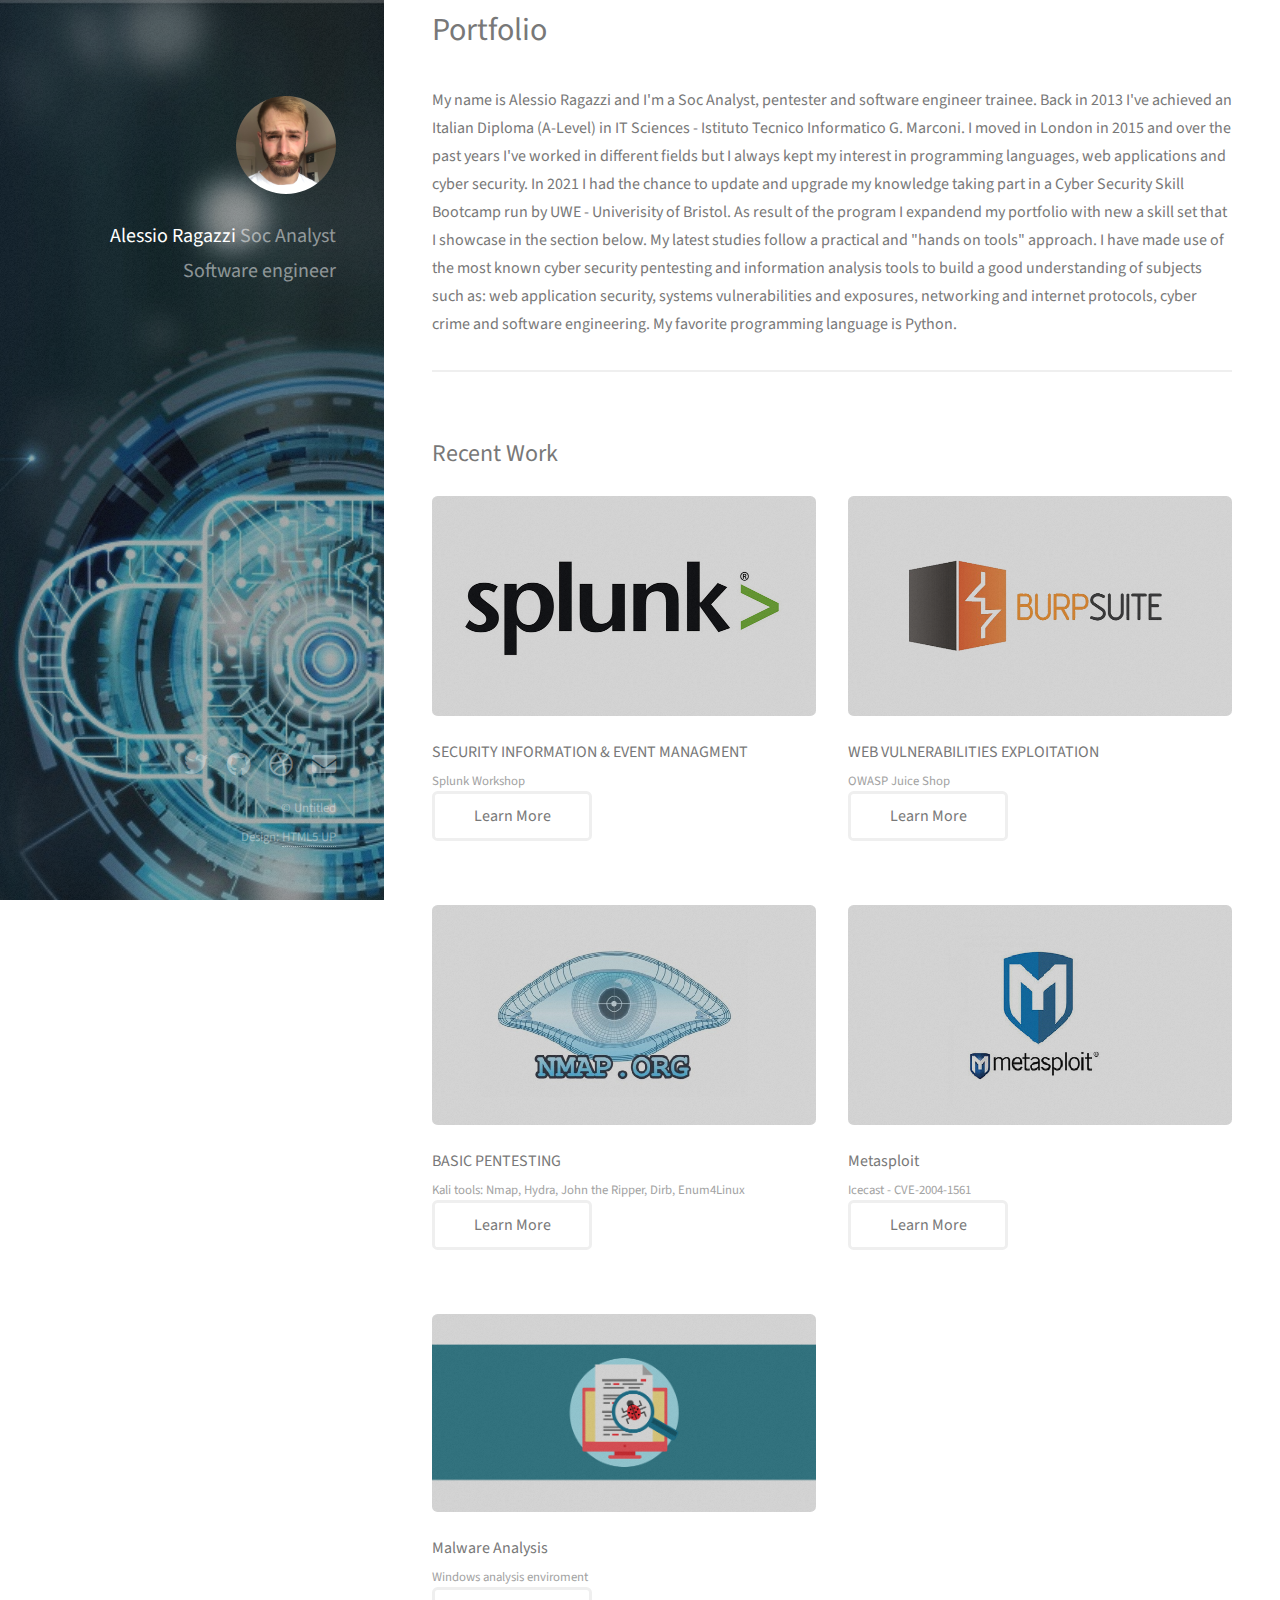
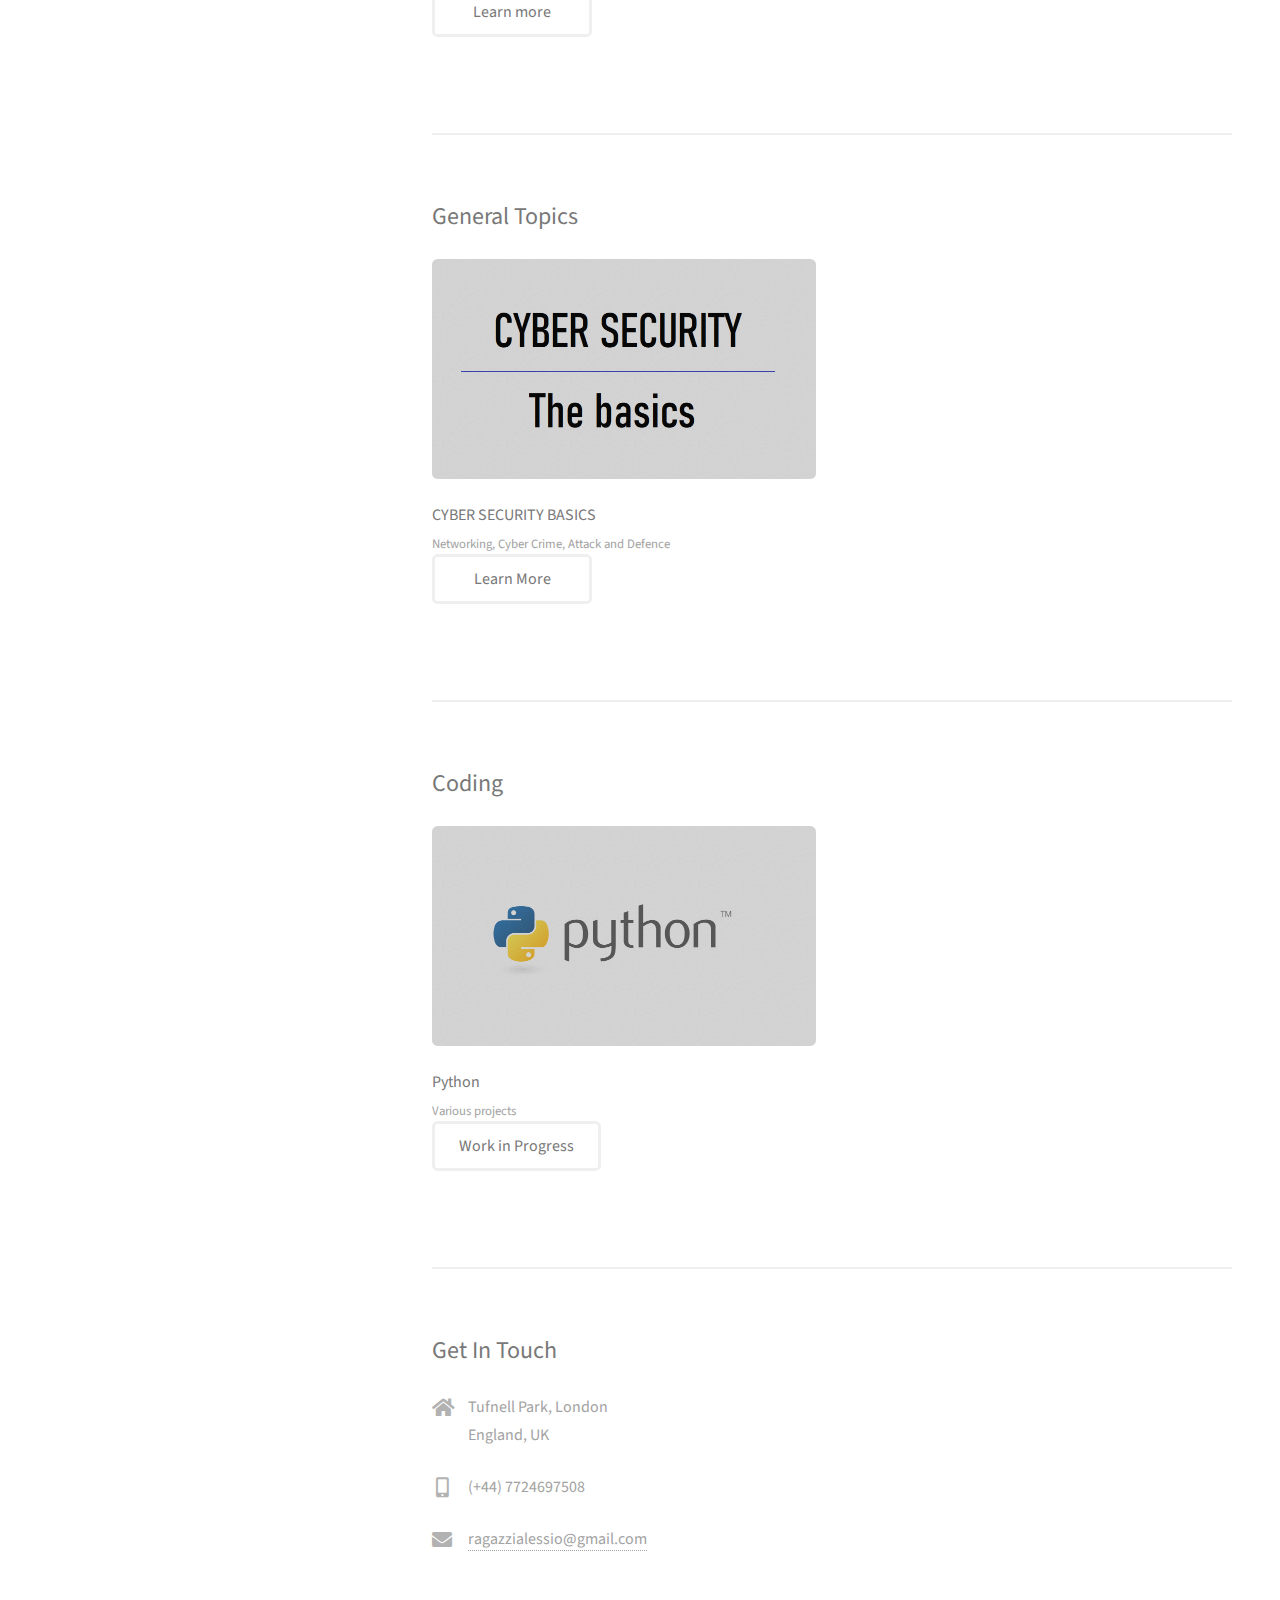
==== index.html @ 664e4ec7 "malware introductory" ====
<!DOCTYPE HTML>
<!--
	Strata by HTML5 UP
	html5up.net | @ajlkn
	Free for personal and commercial use under the CCA 3.0 license (html5up.net/license)
-->
<html>
	<head>
		<title>Strata by HTML5 UP</title>
		<meta charset="utf-8" />
		<meta name="viewport" content="width=device-width, initial-scale=1, user-scalable=no" />
		<link rel="stylesheet" href="assets/css/main.css" />
	</head>
	<body class="is-preload">

		<!-- Header -->
			<header id="header">
				<div class="inner">
					<a href="#" class="image avatar"><img src="images/IMG_0004 (2).jpg" alt="" /></a>
					<h1><strong>Alessio Ragazzi</strong>
					<br />Soc Analyst <br />Software engineer<br />
					</a></h1>
				</div>
			</header>

		<!-- Main -->
			<div id="main">

				<!-- One -->
					<section id="one">
						<header class="major">
							<h2>Portfolio</h2>
						</header>
						<p><b>My name is Alessio Ragazzi and I'm a Soc Analyst, pentester and software engineer
							trainee. Back in 2013 I've achieved an Italian Diploma (A-Level) in IT Sciences - Istituto Tecnico Informatico G. Marconi.
							I moved in London in 2015 and over the past years I've worked in different fields but I always kept my interest 
							in programming languages, web applications and cyber security. In 2021 I had the chance to update and upgrade 
							my knowledge taking part in a Cyber Security Skill Bootcamp run by UWE - Univerisity of Bristol. As result 
							of the program I expandend my portfolio with new a skill set that I showcase in the section below.
						    My latest studies follow a practical and "hands on tools" approach. I have made use of the most known 
							cyber security pentesting and information analysis tools to build a good understanding of subjects such as:
							web application security, systems vulnerabilities and exposures, networking and internet protocols, cyber crime and
							software engineering. My favorite programming language is Python. 

						</b>    
						</p>
					</section>

				<!-- Two -->
					<section id="two">
						<h2>Recent Work</h2>
						<div class="row">
							
							<article class="col-6 col-12-xsmall work-item">
								<a href="images/download.jpg" class="image fit thumb"><img src="images/splunk_1png.png" alt="" /></a>
								<h3>SECURITY INFORMATION & EVENT MANAGMENT</h3>
								<p>Splunk Workshop</p>
								<!--   added    -->
								<ul class="actions">
									<li><a href="splunk.html" class="button">Learn More</a></li>  
								</ul>
								<!--   added    -->
							</article>
							
							
							<article class="col-6 col-12-xsmall work-item">
								<a href="images/fulls/02.jpg" class="image fit thumb"><img src="images/burp2.png" alt="" /></a>
								<h3>WEB VULNERABILITIES EXPLOITATION</h3>
								<p>OWASP Juice Shop</p>
								<ul class="actions">
									<li><a href="burp.html" class="button">Learn More</a></li>  
								</ul>
							</article>
						
						
							<article class="col-6 col-12-xsmall work-item">
								<a href="images/fulls/03.jpg" class="image fit thumb"><img src="images/def_nmap.png" alt="" /></a>
								<h3>BASIC PENTESTING</h3>
								<p>Kali tools: Nmap, Hydra, John the Ripper, Dirb, Enum4Linux</p>
								<ul class="actions">
									<li><a href="pentest.html" class="button">Learn More</a></li>  
								</ul>
							</article>
							
							
							<article class="col-6 col-12-xsmall work-item">
								<a href="images/fulls/04.jpg" class="image fit thumb"><img src="images/metasploitdef.png" alt="" /></a>
								<h3>Metasploit</h3>
								<p>Icecast - CVE-2004-1561</p>
								<ul class="actions">
									<li><a href="metasploit.html" class="button">Learn More</a></li>  
								</ul>
							</article>

							<article class="col-6 col-12-xsmall work-item">
								<a href="images/fulls/04.jpg" class="image fit thumb"><img src="images/malware.png" alt="" /></a>
								<h3>Malware Analysis</h3>
								<p>Windows analysis enviroment</p>
								<ul class="actions">
									<li><a href="malware.html" class="button">Learn more</a></li>  
								</ul>
							</article>
						</div>
					</section>
					
					<section id="two">
						<h2>General Topics</h2>
						<div class="row">
							<article class="col-6 col-12-xsmall work-item">
								<a href="images/fulls/05.jpg" class="image fit thumb"><img src="images/CYBER.png" alt="" /></a>
								<h3>CYBER SECURITY BASICS</h3>
								<p>Networking, Cyber Crime, Attack and Defence</p>
								<ul class="actions">
									<li><a href="basic.html" class="button">Learn More</a></li>  
								</ul>
							</article>
						</div>
					</section>
					
					<section id="two">
						<h2>Coding</h2>
						<div class="row">
							<article class="col-6 col-12-xsmall work-item">
								<a href="images/fulls/05.jpg" class="image fit thumb"><img src="images/python.png" alt="" /></a>
								<h3>Python</h3>
								<p>Various projects</p>
								<ul class="actions">
									<li><a href="index.html" class="button">Work in Progress</a></li>  
								</ul>
							</article>
						</div>
					</section>

				<!-- Three -->
					<section id="three">
						<h2>Get In Touch</h2>
						<div class="row">
							<div class="col-8 col-12-small">
							<!--	<form method="post" action="#">
									<div class="row gtr-uniform gtr-50">
										<div class="col-6 col-12-xsmall"><input type="text" name="name" id="name" placeholder="Name" /></div>
										<div class="col-6 col-12-xsmall"><input type="email" name="email" id="email" placeholder="Email" /></div>
										<div class="col-12"><textarea name="message" id="message" placeholder="Message" rows="4"></textarea></div>
									</div>
								</form> 
								<ul class="actions">
									<li><input type="submit" value="Send Message" /></li> 
								</ul> 
							</div> -->
							<div class="col-4 col-12-small">
								<ul class="labeled-icons">
									<li>
										<h3 class="icon solid fa-home"><span class="label">Address</span></h3>
										Tufnell Park, London<br />
										England, UK<br />
										
									</li>
									<li>
										<h3 class="icon solid fa-mobile-alt"><span class="label">Phone</span></h3>
										(+44) 7724697508
									</li>
									<li>
										<h3 class="icon solid fa-envelope"><span class="label">Email</span></h3>
										<a href="#">ragazzialessio@gmail.com</a>
									</li>
								</ul>
							</div>
						</div>
					</section>

				<!-- Four -->
					<!--
					<section id="four">
						<h2>Elements</h2>

						<section>
							<h4>Text</h4>
							<p>This is <b>bold</b> and this is <strong>strong</strong>. This is <i>italic</i> and this is <em>emphasized</em>.
							This is <sup>superscript</sup> text and this is <sub>subscript</sub> text.
							This is <u>underlined</u> and this is code: <code>for (;;) { ... }</code>. Finally, <a href="#">this is a link</a>.</p>
							<hr />
							<header>
								<h4>Heading with a Subtitle</h4>
								<p>Lorem ipsum dolor sit amet nullam id egestas urna aliquam</p>
							</header>
							<p>Nunc lacinia ante nunc ac lobortis. Interdum adipiscing gravida odio porttitor sem non mi integer non faucibus ornare mi ut ante amet placerat aliquet. Volutpat eu sed ante lacinia sapien lorem accumsan varius montes viverra nibh in adipiscing blandit tempus accumsan.</p>
							<header>
								<h5>Heading with a Subtitle</h5>
								<p>Lorem ipsum dolor sit amet nullam id egestas urna aliquam</p>
							</header>
							<p>Nunc lacinia ante nunc ac lobortis. Interdum adipiscing gravida odio porttitor sem non mi integer non faucibus ornare mi ut ante amet placerat aliquet. Volutpat eu sed ante lacinia sapien lorem accumsan varius montes viverra nibh in adipiscing blandit tempus accumsan.</p>
							<hr />
							<h2>Heading Level 2</h2>
							<h3>Heading Level 3</h3>
							<h4>Heading Level 4</h4>
							<h5>Heading Level 5</h5>
							<h6>Heading Level 6</h6>
							<hr />
							<h5>Blockquote</h5>
							<blockquote>Fringilla nisl. Donec accumsan interdum nisi, quis tincidunt felis sagittis eget tempus euismod. Vestibulum ante ipsum primis in faucibus vestibulum. Blandit adipiscing eu felis iaculis volutpat ac adipiscing accumsan faucibus. Vestibulum ante ipsum primis in faucibus lorem ipsum dolor sit amet nullam adipiscing eu felis.</blockquote>
							<h5>Preformatted</h5>
							<pre><code>i = 0;

while (!deck.isInOrder()) {
print 'Iteration ' + i;
deck.shuffle();
i++;
}

print 'It took ' + i + ' iterations to sort the deck.';</code></pre>
						</section>

						<section>
							<h4>Lists</h4>
							<div class="row">
								<div class="col-6 col-12-xsmall">
									<h5>Unordered</h5>
									<ul>
										<li>Dolor pulvinar etiam magna etiam.</li>
										<li>Sagittis adipiscing lorem eleifend.</li>
										<li>Felis enim feugiat dolore viverra.</li>
									</ul>
									<h5>Alternate</h5>
									<ul class="alt">
										<li>Dolor pulvinar etiam magna etiam.</li>
										<li>Sagittis adipiscing lorem eleifend.</li>
										<li>Felis enim feugiat dolore viverra.</li>
									</ul>
								</div>
								<div class="col-6 col-12-xsmall">
									<h5>Ordered</h5>
									<ol>
										<li>Dolor pulvinar etiam magna etiam.</li>
										<li>Etiam vel felis at lorem sed viverra.</li>
										<li>Felis enim feugiat dolore viverra.</li>
										<li>Dolor pulvinar etiam magna etiam.</li>
										<li>Etiam vel felis at lorem sed viverra.</li>
										<li>Felis enim feugiat dolore viverra.</li>
									</ol>
									<h5>Icons</h5>
									<ul class="icons">
										<li><a href="#" class="icon brands fa-twitter"><span class="label">Twitter</span></a></li>
										<li><a href="#" class="icon brands fa-facebook-f"><span class="label">Facebook</span></a></li>
										<li><a href="#" class="icon brands fa-instagram"><span class="label">Instagram</span></a></li>
										<li><a href="#" class="icon brands fa-github"><span class="label">Github</span></a></li>
										<li><a href="#" class="icon brands fa-dribbble"><span class="label">Dribbble</span></a></li>
										<li><a href="#" class="icon brands fa-tumblr"><span class="label">Tumblr</span></a></li>
									</ul>
								</div>
							</div>
							<h5>Actions</h5>
							<ul class="actions">
								<li><a href="#" class="button primary">Default</a></li>
								<li><a href="#" class="button">Default</a></li>
							</ul>
							<ul class="actions small">
								<li><a href="#" class="button primary small">Small</a></li>
								<li><a href="#" class="button small">Small</a></li>
							</ul>
							<div class="row">
								<div class="col-6 col-12-small">
									<ul class="actions stacked">
										<li><a href="#" class="button primary">Default</a></li>
										<li><a href="#" class="button">Default</a></li>
									</ul>
								</div>
								<div class="col-6 col-12-small">
									<ul class="actions stacked">
										<li><a href="#" class="button primary small">Small</a></li>
										<li><a href="#" class="button small">Small</a></li>
									</ul>
								</div>
								<div class="col-6 col-12-small">
									<ul class="actions stacked">
										<li><a href="#" class="button primary fit">Default</a></li>
										<li><a href="#" class="button fit">Default</a></li>
									</ul>
								</div>
								<div class="col-6 col-12-small">
									<ul class="actions stacked">
										<li><a href="#" class="button primary small fit">Small</a></li>
										<li><a href="#" class="button small fit">Small</a></li>
									</ul>
								</div>
							</div>
						</section>

						<section>
							<h4>Table</h4>
							<h5>Default</h5>
							<div class="table-wrapper">
								<table>
									<thead>
										<tr>
											<th>Name</th>
											<th>Description</th>
											<th>Price</th>
										</tr>
									</thead>
									<tbody>
										<tr>
											<td>Item One</td>
											<td>Ante turpis integer aliquet porttitor.</td>
											<td>29.99</td>
										</tr>
										<tr>
											<td>Item Two</td>
											<td>Vis ac commodo adipiscing arcu aliquet.</td>
											<td>19.99</td>
										</tr>
										<tr>
											<td>Item Three</td>
											<td> Morbi faucibus arcu accumsan lorem.</td>
											<td>29.99</td>
										</tr>
										<tr>
											<td>Item Four</td>
											<td>Vitae integer tempus condimentum.</td>
											<td>19.99</td>
										</tr>
										<tr>
											<td>Item Five</td>
											<td>Ante turpis integer aliquet porttitor.</td>
											<td>29.99</td>
										</tr>
									</tbody>
									<tfoot>
										<tr>
											<td colspan="2"></td>
											<td>100.00</td>
										</tr>
									</tfoot>
								</table>
							</div>

							<h5>Alternate</h5>
							<div class="table-wrapper">
								<table class="alt">
									<thead>
										<tr>
											<th>Name</th>
											<th>Description</th>
											<th>Price</th>
										</tr>
									</thead>
									<tbody>
										<tr>
											<td>Item One</td>
											<td>Ante turpis integer aliquet porttitor.</td>
											<td>29.99</td>
										</tr>
										<tr>
											<td>Item Two</td>
											<td>Vis ac commodo adipiscing arcu aliquet.</td>
											<td>19.99</td>
										</tr>
										<tr>
											<td>Item Three</td>
											<td> Morbi faucibus arcu accumsan lorem.</td>
											<td>29.99</td>
										</tr>
										<tr>
											<td>Item Four</td>
											<td>Vitae integer tempus condimentum.</td>
											<td>19.99</td>
										</tr>
										<tr>
											<td>Item Five</td>
											<td>Ante turpis integer aliquet porttitor.</td>
											<td>29.99</td>
										</tr>
									</tbody>
									<tfoot>
										<tr>
											<td colspan="2"></td>
											<td>100.00</td>
										</tr>
									</tfoot>
								</table>
							</div>
						</section>

						<section>
							<h4>Buttons</h4>
							<ul class="actions">
								<li><a href="#" class="button primary">Primary</a></li>
								<li><a href="#" class="button">Default</a></li>
							</ul>
							<ul class="actions">
								<li><a href="#" class="button large">Large</a></li>
								<li><a href="#" class="button">Default</a></li>
								<li><a href="#" class="button small">Small</a></li>
							</ul>
							<ul class="actions fit">
								<li><a href="#" class="button primary fit">Fit</a></li>
								<li><a href="#" class="button fit">Fit</a></li>
							</ul>
							<ul class="actions fit small">
								<li><a href="#" class="button primary fit small">Fit + Small</a></li>
								<li><a href="#" class="button fit small">Fit + Small</a></li>
							</ul>
							<ul class="actions">
								<li><a href="#" class="button primary icon solid fa-download">Icon</a></li>
								<li><a href="#" class="button icon solid fa-download">Icon</a></li>
							</ul>
							<ul class="actions">
								<li><span class="button primary disabled">Primary</span></li>
								<li><span class="button disabled">Default</span></li>
							</ul>
						</section>

						<section>
							<h4>Form</h4>
							<form method="post" action="#">
								<div class="row gtr-uniform gtr-50">
									<div class="col-6 col-12-xsmall">
										<input type="text" name="demo-name" id="demo-name" value="" placeholder="Name" />
									</div>
									<div class="col-6 col-12-xsmall">
										<input type="email" name="demo-email" id="demo-email" value="" placeholder="Email" />
									</div>
									<div class="col-12">
										<select name="demo-category" id="demo-category">
											<option value="">- Category -</option>
											<option value="1">Manufacturing</option>
											<option value="1">Shipping</option>
											<option value="1">Administration</option>
											<option value="1">Human Resources</option>
										</select>
									</div>
									<div class="col-4 col-12-small">
										<input type="radio" id="demo-priority-low" name="demo-priority" checked>
										<label for="demo-priority-low">Low Priority</label>
									</div>
									<div class="col-4 col-12-small">
										<input type="radio" id="demo-priority-normal" name="demo-priority">
										<label for="demo-priority-normal">Normal Priority</label>
									</div>
									<div class="col-4 col-12-small">
										<input type="radio" id="demo-priority-high" name="demo-priority">
										<label for="demo-priority-high">High Priority</label>
									</div>
									<div class="col-6 col-12-small">
										<input type="checkbox" id="demo-copy" name="demo-copy">
										<label for="demo-copy">Email me a copy of this message</label>
									</div>
									<div class="col-6 col-12-small">
										<input type="checkbox" id="demo-human" name="demo-human" checked>
										<label for="demo-human">I am a human and not a robot</label>
									</div>
									<div class="col-12">
										<textarea name="demo-message" id="demo-message" placeholder="Enter your message" rows="6"></textarea>
									</div>
									<div class="col-12">
										<ul class="actions">
											<li><input type="submit" value="Send Message" class="primary" /></li>
											<li><input type="reset" value="Reset" /></li>
										</ul>
									</div>
								</div>
							</form>
						</section>

						<section>
							<h4>Image</h4>
							<h5>Fit</h5>
							<div class="box alt">
								<div class="row gtr-50 gtr-uniform">
									<div class="col-12"><span class="image fit"><img src="images/fulls/05.jpg" alt="" /></span></div>
									<div class="col-4"><span class="image fit"><img src="images/thumbs/01.jpg" alt="" /></span></div>
									<div class="col-4"><span class="image fit"><img src="images/thumbs/02.jpg" alt="" /></span></div>
									<div class="col-4"><span class="image fit"><img src="images/thumbs/03.jpg" alt="" /></span></div>
									<div class="col-4"><span class="image fit"><img src="images/thumbs/04.jpg" alt="" /></span></div>
									<div class="col-4"><span class="image fit"><img src="images/thumbs/05.jpg" alt="" /></span></div>
									<div class="col-4"><span class="image fit"><img src="images/thumbs/06.jpg" alt="" /></span></div>
									<div class="col-4"><span class="image fit"><img src="images/thumbs/03.jpg" alt="" /></span></div>
									<div class="col-4"><span class="image fit"><img src="images/thumbs/02.jpg" alt="" /></span></div>
									<div class="col-4"><span class="image fit"><img src="images/thumbs/01.jpg" alt="" /></span></div>
								</div>
							</div>
							<h5>Left &amp; Right</h5>
							<p><span class="image left"><img src="images/avatar.jpg" alt="" /></span>Fringilla nisl. Donec accumsan interdum nisi, quis tincidunt felis sagittis eget. tempus euismod. Vestibulum ante ipsum primis in faucibus vestibulum. Blandit adipiscing eu felis iaculis volutpat ac adipiscing accumsan eu faucibus. Integer ac pellentesque praesent tincidunt felis sagittis eget. tempus euismod. Vestibulum ante ipsum primis in faucibus vestibulum. Blandit adipiscing eu felis iaculis volutpat ac adipiscing accumsan eu faucibus. Integer ac pellentesque praesent. Donec accumsan interdum nisi, quis tincidunt felis sagittis eget. tempus euismod. Vestibulum ante ipsum primis in faucibus vestibulum. Blandit adipiscing eu felis iaculis volutpat ac adipiscing accumsan eu faucibus. Integer ac pellentesque praesent tincidunt felis sagittis eget. tempus euismod. Vestibulum ante ipsum primis in faucibus vestibulum. Blandit adipiscing eu felis iaculis volutpat ac adipiscing accumsan eu faucibus. Integer ac pellentesque praesent.</p>
							<p><span class="image right"><img src="images/avatar.jpg" alt="" /></span>Fringilla nisl. Donec accumsan interdum nisi, quis tincidunt felis sagittis eget. tempus euismod. Vestibulum ante ipsum primis in faucibus vestibulum. Blandit adipiscing eu felis iaculis volutpat ac adipiscing accumsan eu faucibus. Integer ac pellentesque praesent tincidunt felis sagittis eget. tempus euismod. Vestibulum ante ipsum primis in faucibus vestibulum. Blandit adipiscing eu felis iaculis volutpat ac adipiscing accumsan eu faucibus. Integer ac pellentesque praesent. Donec accumsan interdum nisi, quis tincidunt felis sagittis eget. tempus euismod. Vestibulum ante ipsum primis in faucibus vestibulum. Blandit adipiscing eu felis iaculis volutpat ac adipiscing accumsan eu faucibus. Integer ac pellentesque praesent tincidunt felis sagittis eget. tempus euismod. Vestibulum ante ipsum primis in faucibus vestibulum. Blandit adipiscing eu felis iaculis volutpat ac adipiscing accumsan eu faucibus. Integer ac pellentesque praesent.</p>
						</section>

					</section>
				-->

			</div>

		<!-- Footer -->
			<footer id="footer">
				<div class="inner">
					<ul class="icons">
						<li><a href="#" class="icon brands fa-twitter"><span class="label">Twitter</span></a></li>
						<li><a href="#" class="icon brands fa-github"><span class="label">Github</span></a></li>
						<li><a href="#" class="icon brands fa-dribbble"><span class="label">Dribbble</span></a></li>
						<li><a href="#" class="icon solid fa-envelope"><span class="label">Email</span></a></li>
					</ul>
					<ul class="copyright">
						<li>&copy; Untitled</li><li>Design: <a href="http://html5up.net">HTML5 UP</a></li>
					</ul>
				</div>
			</footer>

		<!-- Scripts -->
			<script src="assets/js/jquery.min.js"></script>
			<script src="assets/js/jquery.poptrox.min.js"></script>
			<script src="assets/js/browser.min.js"></script>
			<script src="assets/js/breakpoints.min.js"></script>
			<script src="assets/js/util.js"></script>
			<script src="assets/js/main.js"></script>

	</body>
</html>
---- assets/css/main.css ----
@import url("fontawesome-all.min.css");
@import url("https://fonts.googleapis.com/css?family=Source+Sans+Pro:400,400italic");

/*
	Strata by HTML5 UP
	html5up.net | @ajlkn
	Free for personal and commercial use under the CCA 3.0 license (html5up.net/license)
*/

html, body, div, span, applet, object,
iframe, h1, h2, h3, h4, h5, h6, p, blockquote,
pre, a, abbr, acronym, address, big, cite,
code, del, dfn, em, img, ins, kbd, q, s, samp,
small, strike, strong, sub, sup, tt, var, b,
u, i, center, dl, dt, dd, ol, ul, li, fieldset,
form, label, legend, table, caption, tbody,
tfoot, thead, tr, th, td, article, aside,
canvas, details, embed, figure, figcaption,
footer, header, hgroup, menu, nav, output, ruby,
section, summary, time, mark, audio, video {
	margin: 0;
	padding: 0;
	border: 0;
	font-size: 100%;
	font: inherit;
	vertical-align: baseline;}

article, aside, details, figcaption, figure,
footer, header, hgroup, menu, nav, section {
	display: block;}

body {
	line-height: 1;
}

ol, ul {
	list-style: none;
}

blockquote, q {
	quotes: none;
}

	blockquote:before, blockquote:after, q:before, q:after {
		content: '';
		content: none;
	}

table {
	border-collapse: collapse;
	border-spacing: 0;
}

body {
	-webkit-text-size-adjust: none;
}

mark {
	background-color: transparent;
	color: inherit;
}

input::-moz-focus-inner {
	border: 0;
	padding: 0;
}

input, select, textarea {
	-moz-appearance: none;
	-webkit-appearance: none;
	-ms-appearance: none;
	appearance: none;
}

/* Basic */

	html {
		box-sizing: border-box;
	}

	*, *:before, *:after {
		box-sizing: inherit;
	}

	body {
		background: #fff;
	}

		body.is-preload *, body.is-preload *:before, body.is-preload *:after {
			-moz-animation: none !important;
			-webkit-animation: none !important;
			-ms-animation: none !important;
			animation: none !important;
			-moz-transition: none !important;
			-webkit-transition: none !important;
			-ms-transition: none !important;
			transition: none !important;
		}

	body, input, select, textarea {
		color: #a2a2a2;
		font-family: "Source Sans Pro", Helvetica, sans-serif;
		font-size: 16pt;
		font-weight: 400;
		line-height: 1.75em;
	}

	a {
		-moz-transition: color 0.2s ease-in-out, border-color 0.2s ease-in-out;
		-webkit-transition: color 0.2s ease-in-out, border-color 0.2s ease-in-out;
		-ms-transition: color 0.2s ease-in-out, border-color 0.2s ease-in-out;
		transition: color 0.2s ease-in-out, border-color 0.2s ease-in-out;
		border-bottom: dotted 1px;
		color: #000000;
		text-decoration: none;
	}

		a:hover {
			border-bottom-color: transparent;
			color: #49bf9d !important;
			text-decoration: none;
		}

	strong, b {
		color: #787878;
		font-weight: 400;
	}

	em, i {
		font-style: italic;
	}

	p {
		margin: 0 0 2em 0;
	}

	h1, h2, h3, h4, h5, h6 {
		color: #787878;
		font-weight: 400;
		line-height: 1em;
		margin: 0 0 1em 0;
	}

		h1 a, h2 a, h3 a, h4 a, h5 a, h6 a {
			color: inherit;
			text-decoration: none;
		}

	h1 {
		font-size: 2em;
		line-height: 1.5em;
	}

	h2 {
		font-size: 1.5em;
		line-height: 1.5em;
	}

	h3 {
		font-size: 1.25em;
		line-height: 1.5em;
	}

	h4 {
		font-size: 1.1em;
		line-height: 1.5em;
	}

	h5 {
		font-size: 0.9em;
		line-height: 1.5em;
	}

	h6 {
		font-size: 0.7em;
		line-height: 1.5em;
	}

	sub {
		font-size: 0.8em;
		position: relative;
		top: 0.5em;
	}

	sup {
		font-size: 0.8em;
		position: relative;
		top: -0.5em;
	}

	hr {
		border: 0;
		border-bottom: solid 2px #efefef;
		margin: 2em 0;
	}

		hr.major {
			margin: 3em 0;
		}

	blockquote {
		border-left: solid 6px #efefef;
		font-style: italic;
		margin: 0 0 2em 0;
		padding: 0.5em 0 0.5em 1.5em;
	}

	code {
		background: #f7f7f7;
		border-radius: 0.35em;
		border: solid 2px #efefef;
		font-family: "Courier New", monospace;
		font-size: 0.9em;
		margin: 0 0.25em;
		padding: 0.25em 0.65em;
	}

	pre {
		-webkit-overflow-scrolling: touch;
		font-family: "Courier New", monospace;
		font-size: 0.9em;
		margin: 0 0 2em 0;
	}

		pre code {
			display: block;
			line-height: 1.75em;
			padding: 1em 1.5em;
			overflow-x: auto;
		}

	.align-left {
		text-align: left;
	}

	.align-center {
		text-align: center;
	}

	.align-right {
		text-align: right;
	}

/* Container */

	.container {
		margin: 0 auto;
		max-width: calc(100% - 4em);
		width: 100%;
	}

		.container.xsmall {
			width: 25%;
		}

		.container.small {
			width: 50%;
		}

		.container.medium {
			width: 75%;
		}

		.container.large {
			width: 125%;
		}

		.container.xlarge {
			width: 150%;
		}

		.container.max {
			width: 100%;
		}

		@media screen and (max-width: 980px) {

			.container {
				width: 100% !important;
				max-width: 100% !important;
			}

		}

		@media screen and (max-width: 480px) {

			.container {
				max-width: calc(100% - 3em);
			}

		}

/* Row */

	.row {
		display: flex;
		flex-wrap: wrap;
		box-sizing: border-box;
		align-items: stretch;
	}

		.row > * {
			box-sizing: border-box;
		}

		.row.gtr-uniform > * > :last-child {
			margin-bottom: 0;
		}

		.row.aln-left {
			justify-content: flex-start;
		}

		.row.aln-center {
			justify-content: center;
		}

		.row.aln-right {
			justify-content: flex-end;
		}

		.row.aln-top {
			align-items: flex-start;
		}

		.row.aln-middle {
			align-items: center;
		}

		.row.aln-bottom {
			align-items: flex-end;
		}

		.row > .imp {
			order: -1;
		}

		.row > .col-1 {
			width: 8.33333%;
		}

		.row > .off-1 {
			margin-left: 8.33333%;
		}

		.row > .col-2 {
			width: 16.66667%;
		}

		.row > .off-2 {
			margin-left: 16.66667%;
		}

		.row > .col-3 {
			width: 25%;
		}

		.row > .off-3 {
			margin-left: 25%;
		}

		.row > .col-4 {
			width: 33.33333%;
		}

		.row > .off-4 {
			margin-left: 33.33333%;
		}

		.row > .col-5 {
			width: 41.66667%;
		}

		.row > .off-5 {
			margin-left: 41.66667%;
		}

		.row > .col-6 {
			width: 50%;
		}

		.row > .off-6 {
			margin-left: 50%;
		}

		.row > .col-7 {
			width: 58.33333%;
		}

		.row > .off-7 {
			margin-left: 58.33333%;
		}

		.row > .col-8 {
			width: 66.66667%;
		}

		.row > .off-8 {
			margin-left: 66.66667%;
		}

		.row > .col-9 {
			width: 75%;
		}

		.row > .off-9 {
			margin-left: 75%;
		}

		.row > .col-10 {
			width: 83.33333%;
		}

		.row > .off-10 {
			margin-left: 83.33333%;
		}

		.row > .col-11 {
			width: 91.66667%;
		}

		.row > .off-11 {
			margin-left: 91.66667%;
		}

		.row > .col-12 {
			width: 100%;
		}

		.row > .off-12 {
			margin-left: 100%;
		}

		.row.gtr-0 {
			margin-top: 0;
			margin-left: 0em;
		}

			.row.gtr-0 > * {
				padding: 0 0 0 0em;
			}

			.row.gtr-0.gtr-uniform {
				margin-top: 0em;
			}

				.row.gtr-0.gtr-uniform > * {
					padding-top: 0em;
				}

		.row.gtr-25 {
			margin-top: 0;
			margin-left: -0.625em;
		}

			.row.gtr-25 > * {
				padding: 0 0 0 0.625em;
			}

			.row.gtr-25.gtr-uniform {
				margin-top: -0.625em;
			}

				.row.gtr-25.gtr-uniform > * {
					padding-top: 0.625em;
				}

		.row.gtr-50 {
			margin-top: 0;
			margin-left: -1.25em;
		}

			.row.gtr-50 > * {
				padding: 0 0 0 1.25em;
			}

			.row.gtr-50.gtr-uniform {
				margin-top: -1.25em;
			}

				.row.gtr-50.gtr-uniform > * {
					padding-top: 1.25em;
				}

		.row {
			margin-top: 0;
			margin-left: -2.5em;
		}

			.row > * {
				padding: 0 0 0 2.5em;
			}

			.row.gtr-uniform {
				margin-top: -2.5em;
			}

				.row.gtr-uniform > * {
					padding-top: 2.5em;
				}

		.row.gtr-150 {
			margin-top: 0;
			margin-left: -3.75em;
		}

			.row.gtr-150 > * {
				padding: 0 0 0 3.75em;
			}

			.row.gtr-150.gtr-uniform {
				margin-top: -3.75em;
			}

				.row.gtr-150.gtr-uniform > * {
					padding-top: 3.75em;
				}

		.row.gtr-200 {
			margin-top: 0;
			margin-left: -5em;
		}

			.row.gtr-200 > * {
				padding: 0 0 0 5em;
			}

			.row.gtr-200.gtr-uniform {
				margin-top: -5em;
			}

				.row.gtr-200.gtr-uniform > * {
					padding-top: 5em;
				}

		@media screen and (max-width: 1800px) {

			.row {
				display: flex;
				flex-wrap: wrap;
				box-sizing: border-box;
				align-items: stretch;
			}

				.row > * {
					box-sizing: border-box;
				}

				.row.gtr-uniform > * > :last-child {
					margin-bottom: 0;
				}

				.row.aln-left {
					justify-content: flex-start;
				}

				.row.aln-center {
					justify-content: center;
				}

				.row.aln-right {
					justify-content: flex-end;
				}

				.row.aln-top {
					align-items: flex-start;
				}

				.row.aln-middle {
					align-items: center;
				}

				.row.aln-bottom {
					align-items: flex-end;
				}

				.row > .imp-xlarge {
					order: -1;
				}

				.row > .col-1-xlarge {
					width: 8.33333%;
				}

				.row > .off-1-xlarge {
					margin-left: 8.33333%;
				}

				.row > .col-2-xlarge {
					width: 16.66667%;
				}

				.row > .off-2-xlarge {
					margin-left: 16.66667%;
				}

				.row > .col-3-xlarge {
					width: 25%;
				}

				.row > .off-3-xlarge {
					margin-left: 25%;
				}

				.row > .col-4-xlarge {
					width: 33.33333%;
				}

				.row > .off-4-xlarge {
					margin-left: 33.33333%;
				}

				.row > .col-5-xlarge {
					width: 41.66667%;
				}

				.row > .off-5-xlarge {
					margin-left: 41.66667%;
				}

				.row > .col-6-xlarge {
					width: 50%;
				}

				.row > .off-6-xlarge {
					margin-left: 50%;
				}

				.row > .col-7-xlarge {
					width: 58.33333%;
				}

				.row > .off-7-xlarge {
					margin-left: 58.33333%;
				}

				.row > .col-8-xlarge {
					width: 66.66667%;
				}

				.row > .off-8-xlarge {
					margin-left: 66.66667%;
				}

				.row > .col-9-xlarge {
					width: 75%;
				}

				.row > .off-9-xlarge {
					margin-left: 75%;
				}

				.row > .col-10-xlarge {
					width: 83.33333%;
				}

				.row > .off-10-xlarge {
					margin-left: 83.33333%;
				}

				.row > .col-11-xlarge {
					width: 91.66667%;
				}

				.row > .off-11-xlarge {
					margin-left: 91.66667%;
				}

				.row > .col-12-xlarge {
					width: 100%;
				}

				.row > .off-12-xlarge {
					margin-left: 100%;
				}

				.row.gtr-0 {
					margin-top: 0;
					margin-left: 0em;
				}

					.row.gtr-0 > * {
						padding: 0 0 0 0em;
					}

					.row.gtr-0.gtr-uniform {
						margin-top: 0em;
					}

						.row.gtr-0.gtr-uniform > * {
							padding-top: 0em;
						}

				.row.gtr-25 {
					margin-top: 0;
					margin-left: -0.625em;
				}

					.row.gtr-25 > * {
						padding: 0 0 0 0.625em;
					}

					.row.gtr-25.gtr-uniform {
						margin-top: -0.625em;
					}

						.row.gtr-25.gtr-uniform > * {
							padding-top: 0.625em;
						}

				.row.gtr-50 {
					margin-top: 0;
					margin-left: -1.25em;
				}

					.row.gtr-50 > * {
						padding: 0 0 0 1.25em;
					}

					.row.gtr-50.gtr-uniform {
						margin-top: -1.25em;
					}

						.row.gtr-50.gtr-uniform > * {
							padding-top: 1.25em;
						}

				.row {
					margin-top: 0;
					margin-left: -2.5em;
				}

					.row > * {
						padding: 0 0 0 2.5em;
					}

					.row.gtr-uniform {
						margin-top: -2.5em;
					}

						.row.gtr-uniform > * {
							padding-top: 2.5em;
						}

				.row.gtr-150 {
					margin-top: 0;
					margin-left: -3.75em;
				}

					.row.gtr-150 > * {
						padding: 0 0 0 3.75em;
					}

					.row.gtr-150.gtr-uniform {
						margin-top: -3.75em;
					}

						.row.gtr-150.gtr-uniform > * {
							padding-top: 3.75em;
						}

				.row.gtr-200 {
					margin-top: 0;
					margin-left: -5em;
				}

					.row.gtr-200 > * {
						padding: 0 0 0 5em;
					}

					.row.gtr-200.gtr-uniform {
						margin-top: -5em;
					}

						.row.gtr-200.gtr-uniform > * {
							padding-top: 5em;
						}

		}

		@media screen and (max-width: 1280px) {

			.row {
				display: flex;
				flex-wrap: wrap;
				box-sizing: border-box;
				align-items: stretch;
			}

				.row > * {
					box-sizing: border-box;
				}

				.row.gtr-uniform > * > :last-child {
					margin-bottom: 0;
				}

				.row.aln-left {
					justify-content: flex-start;
				}

				.row.aln-center {
					justify-content: center;
				}

				.row.aln-right {
					justify-content: flex-end;
				}

				.row.aln-top {
					align-items: flex-start;
				}

				.row.aln-middle {
					align-items: center;
				}

				.row.aln-bottom {
					align-items: flex-end;
				}

				.row > .imp-large {
					order: -1;
				}

				.row > .col-1-large {
					width: 8.33333%;
				}

				.row > .off-1-large {
					margin-left: 8.33333%;
				}

				.row > .col-2-large {
					width: 16.66667%;
				}

				.row > .off-2-large {
					margin-left: 16.66667%;
				}

				.row > .col-3-large {
					width: 25%;
				}

				.row > .off-3-large {
					margin-left: 25%;
				}

				.row > .col-4-large {
					width: 33.33333%;
				}

				.row > .off-4-large {
					margin-left: 33.33333%;
				}

				.row > .col-5-large {
					width: 41.66667%;
				}

				.row > .off-5-large {
					margin-left: 41.66667%;
				}

				.row > .col-6-large {
					width: 50%;
				}

				.row > .off-6-large {
					margin-left: 50%;
				}

				.row > .col-7-large {
					width: 58.33333%;
				}

				.row > .off-7-large {
					margin-left: 58.33333%;
				}

				.row > .col-8-large {
					width: 66.66667%;
				}

				.row > .off-8-large {
					margin-left: 66.66667%;
				}

				.row > .col-9-large {
					width: 75%;
				}

				.row > .off-9-large {
					margin-left: 75%;
				}

				.row > .col-10-large {
					width: 83.33333%;
				}

				.row > .off-10-large {
					margin-left: 83.33333%;
				}

				.row > .col-11-large {
					width: 91.66667%;
				}

				.row > .off-11-large {
					margin-left: 91.66667%;
				}

				.row > .col-12-large {
					width: 100%;
				}

				.row > .off-12-large {
					margin-left: 100%;
				}

				.row.gtr-0 {
					margin-top: 0;
					margin-left: 0em;
				}

					.row.gtr-0 > * {
						padding: 0 0 0 0em;
					}

					.row.gtr-0.gtr-uniform {
						margin-top: 0em;
					}

						.row.gtr-0.gtr-uniform > * {
							padding-top: 0em;
						}

				.row.gtr-25 {
					margin-top: 0;
					margin-left: -0.5em;
				}

					.row.gtr-25 > * {
						padding: 0 0 0 0.5em;
					}

					.row.gtr-25.gtr-uniform {
						margin-top: -0.5em;
					}

						.row.gtr-25.gtr-uniform > * {
							padding-top: 0.5em;
						}

				.row.gtr-50 {
					margin-top: 0;
					margin-left: -1em;
				}

					.row.gtr-50 > * {
						padding: 0 0 0 1em;
					}

					.row.gtr-50.gtr-uniform {
						margin-top: -1em;
					}

						.row.gtr-50.gtr-uniform > * {
							padding-top: 1em;
						}

				.row {
					margin-top: 0;
					margin-left: -2em;
				}

					.row > * {
						padding: 0 0 0 2em;
					}

					.row.gtr-uniform {
						margin-top: -2em;
					}

						.row.gtr-uniform > * {
							padding-top: 2em;
						}

				.row.gtr-150 {
					margin-top: 0;
					margin-left: -3em;
				}

					.row.gtr-150 > * {
						padding: 0 0 0 3em;
					}

					.row.gtr-150.gtr-uniform {
						margin-top: -3em;
					}

						.row.gtr-150.gtr-uniform > * {
							padding-top: 3em;
						}

				.row.gtr-200 {
					margin-top: 0;
					margin-left: -4em;
				}

					.row.gtr-200 > * {
						padding: 0 0 0 4em;
					}

					.row.gtr-200.gtr-uniform {
						margin-top: -4em;
					}

						.row.gtr-200.gtr-uniform > * {
							padding-top: 4em;
						}

		}

		@media screen and (max-width: 980px) {

			.row {
				display: flex;
				flex-wrap: wrap;
				box-sizing: border-box;
				align-items: stretch;
			}

				.row > * {
					box-sizing: border-box;
				}

				.row.gtr-uniform > * > :last-child {
					margin-bottom: 0;
				}

				.row.aln-left {
					justify-content: flex-start;
				}

				.row.aln-center {
					justify-content: center;
				}

				.row.aln-right {
					justify-content: flex-end;
				}

				.row.aln-top {
					align-items: flex-start;
				}

				.row.aln-middle {
					align-items: center;
				}

				.row.aln-bottom {
					align-items: flex-end;
				}

				.row > .imp-medium {
					order: -1;
				}

				.row > .col-1-medium {
					width: 8.33333%;
				}

				.row > .off-1-medium {
					margin-left: 8.33333%;
				}

				.row > .col-2-medium {
					width: 16.66667%;
				}

				.row > .off-2-medium {
					margin-left: 16.66667%;
				}

				.row > .col-3-medium {
					width: 25%;
				}

				.row > .off-3-medium {
					margin-left: 25%;
				}

				.row > .col-4-medium {
					width: 33.33333%;
				}

				.row > .off-4-medium {
					margin-left: 33.33333%;
				}

				.row > .col-5-medium {
					width: 41.66667%;
				}

				.row > .off-5-medium {
					margin-left: 41.66667%;
				}

				.row > .col-6-medium {
					width: 50%;
				}

				.row > .off-6-medium {
					margin-left: 50%;
				}

				.row > .col-7-medium {
					width: 58.33333%;
				}

				.row > .off-7-medium {
					margin-left: 58.33333%;
				}

				.row > .col-8-medium {
					width: 66.66667%;
				}

				.row > .off-8-medium {
					margin-left: 66.66667%;
				}

				.row > .col-9-medium {
					width: 75%;
				}

				.row > .off-9-medium {
					margin-left: 75%;
				}

				.row > .col-10-medium {
					width: 83.33333%;
				}

				.row > .off-10-medium {
					margin-left: 83.33333%;
				}

				.row > .col-11-medium {
					width: 91.66667%;
				}

				.row > .off-11-medium {
					margin-left: 91.66667%;
				}

				.row > .col-12-medium {
					width: 100%;
				}

				.row > .off-12-medium {
					margin-left: 100%;
				}

				.row.gtr-0 {
					margin-top: 0;
					margin-left: 0em;
				}

					.row.gtr-0 > * {
						padding: 0 0 0 0em;
					}

					.row.gtr-0.gtr-uniform {
						margin-top: 0em;
					}

						.row.gtr-0.gtr-uniform > * {
							padding-top: 0em;
						}

				.row.gtr-25 {
					margin-top: 0;
					margin-left: -0.5em;
				}

					.row.gtr-25 > * {
						padding: 0 0 0 0.5em;
					}

					.row.gtr-25.gtr-uniform {
						margin-top: -0.5em;
					}

						.row.gtr-25.gtr-uniform > * {
							padding-top: 0.5em;
						}

				.row.gtr-50 {
					margin-top: 0;
					margin-left: -1em;
				}

					.row.gtr-50 > * {
						padding: 0 0 0 1em;
					}

					.row.gtr-50.gtr-uniform {
						margin-top: -1em;
					}

						.row.gtr-50.gtr-uniform > * {
							padding-top: 1em;
						}

				.row {
					margin-top: 0;
					margin-left: -2em;
				}

					.row > * {
						padding: 0 0 0 2em;
					}

					.row.gtr-uniform {
						margin-top: -2em;
					}

						.row.gtr-uniform > * {
							padding-top: 2em;
						}

				.row.gtr-150 {
					margin-top: 0;
					margin-left: -3em;
				}

					.row.gtr-150 > * {
						padding: 0 0 0 3em;
					}

					.row.gtr-150.gtr-uniform {
						margin-top: -3em;
					}

						.row.gtr-150.gtr-uniform > * {
							padding-top: 3em;
						}

				.row.gtr-200 {
					margin-top: 0;
					margin-left: -4em;
				}

					.row.gtr-200 > * {
						padding: 0 0 0 4em;
					}

					.row.gtr-200.gtr-uniform {
						margin-top: -4em;
					}

						.row.gtr-200.gtr-uniform > * {
							padding-top: 4em;
						}

		}

		@media screen and (max-width: 736px) {

			.row {
				display: flex;
				flex-wrap: wrap;
				box-sizing: border-box;
				align-items: stretch;
			}

				.row > * {
					box-sizing: border-box;
				}

				.row.gtr-uniform > * > :last-child {
					margin-bottom: 0;
				}

				.row.aln-left {
					justify-content: flex-start;
				}

				.row.aln-center {
					justify-content: center;
				}

				.row.aln-right {
					justify-content: flex-end;
				}

				.row.aln-top {
					align-items: flex-start;
				}

				.row.aln-middle {
					align-items: center;
				}

				.row.aln-bottom {
					align-items: flex-end;
				}

				.row > .imp-small {
					order: -1;
				}

				.row > .col-1-small {
					width: 8.33333%;
				}

				.row > .off-1-small {
					margin-left: 8.33333%;
				}

				.row > .col-2-small {
					width: 16.66667%;
				}

				.row > .off-2-small {
					margin-left: 16.66667%;
				}

				.row > .col-3-small {
					width: 25%;
				}

				.row > .off-3-small {
					margin-left: 25%;
				}

				.row > .col-4-small {
					width: 33.33333%;
				}

				.row > .off-4-small {
					margin-left: 33.33333%;
				}

				.row > .col-5-small {
					width: 41.66667%;
				}

				.row > .off-5-small {
					margin-left: 41.66667%;
				}

				.row > .col-6-small {
					width: 50%;
				}

				.row > .off-6-small {
					margin-left: 50%;
				}

				.row > .col-7-small {
					width: 58.33333%;
				}

				.row > .off-7-small {
					margin-left: 58.33333%;
				}

				.row > .col-8-small {
					width: 66.66667%;
				}

				.row > .off-8-small {
					margin-left: 66.66667%;
				}

				.row > .col-9-small {
					width: 75%;
				}

				.row > .off-9-small {
					margin-left: 75%;
				}

				.row > .col-10-small {
					width: 83.33333%;
				}

				.row > .off-10-small {
					margin-left: 83.33333%;
				}

				.row > .col-11-small {
					width: 91.66667%;
				}

				.row > .off-11-small {
					margin-left: 91.66667%;
				}

				.row > .col-12-small {
					width: 100%;
				}

				.row > .off-12-small {
					margin-left: 100%;
				}

				.row.gtr-0 {
					margin-top: 0;
					margin-left: 0em;
				}

					.row.gtr-0 > * {
						padding: 0 0 0 0em;
					}

					.row.gtr-0.gtr-uniform {
						margin-top: 0em;
					}

						.row.gtr-0.gtr-uniform > * {
							padding-top: 0em;
						}

				.row.gtr-25 {
					margin-top: 0;
					margin-left: -0.375em;
				}

					.row.gtr-25 > * {
						padding: 0 0 0 0.375em;
					}

					.row.gtr-25.gtr-uniform {
						margin-top: -0.375em;
					}

						.row.gtr-25.gtr-uniform > * {
							padding-top: 0.375em;
						}

				.row.gtr-50 {
					margin-top: 0;
					margin-left: -0.75em;
				}

					.row.gtr-50 > * {
						padding: 0 0 0 0.75em;
					}

					.row.gtr-50.gtr-uniform {
						margin-top: -0.75em;
					}

						.row.gtr-50.gtr-uniform > * {
							padding-top: 0.75em;
						}

				.row {
					margin-top: 0;
					margin-left: -1.5em;
				}

					.row > * {
						padding: 0 0 0 1.5em;
					}

					.row.gtr-uniform {
						margin-top: -1.5em;
					}

						.row.gtr-uniform > * {
							padding-top: 1.5em;
						}

				.row.gtr-150 {
					margin-top: 0;
					margin-left: -2.25em;
				}

					.row.gtr-150 > * {
						padding: 0 0 0 2.25em;
					}

					.row.gtr-150.gtr-uniform {
						margin-top: -2.25em;
					}

						.row.gtr-150.gtr-uniform > * {
							padding-top: 2.25em;
						}

				.row.gtr-200 {
					margin-top: 0;
					margin-left: -3em;
				}

					.row.gtr-200 > * {
						padding: 0 0 0 3em;
					}

					.row.gtr-200.gtr-uniform {
						margin-top: -3em;
					}

						.row.gtr-200.gtr-uniform > * {
							padding-top: 3em;
						}

		}

		@media screen and (max-width: 480px) {

			.row {
				display: flex;
				flex-wrap: wrap;
				box-sizing: border-box;
				align-items: stretch;
			}

				.row > * {
					box-sizing: border-box;
				}

				.row.gtr-uniform > * > :last-child {
					margin-bottom: 0;
				}

				.row.aln-left {
					justify-content: flex-start;
				}

				.row.aln-center {
					justify-content: center;
				}

				.row.aln-right {
					justify-content: flex-end;
				}

				.row.aln-top {
					align-items: flex-start;
				}

				.row.aln-middle {
					align-items: center;
				}

				.row.aln-bottom {
					align-items: flex-end;
				}

				.row > .imp-xsmall {
					order: -1;
				}

				.row > .col-1-xsmall {
					width: 8.33333%;
				}

				.row > .off-1-xsmall {
					margin-left: 8.33333%;
				}

				.row > .col-2-xsmall {
					width: 16.66667%;
				}

				.row > .off-2-xsmall {
					margin-left: 16.66667%;
				}

				.row > .col-3-xsmall {
					width: 25%;
				}

				.row > .off-3-xsmall {
					margin-left: 25%;
				}

				.row > .col-4-xsmall {
					width: 33.33333%;
				}

				.row > .off-4-xsmall {
					margin-left: 33.33333%;
				}

				.row > .col-5-xsmall {
					width: 41.66667%;
				}

				.row > .off-5-xsmall {
					margin-left: 41.66667%;
				}

				.row > .col-6-xsmall {
					width: 50%;
				}

				.row > .off-6-xsmall {
					margin-left: 50%;
				}

				.row > .col-7-xsmall {
					width: 58.33333%;
				}

				.row > .off-7-xsmall {
					margin-left: 58.33333%;
				}

				.row > .col-8-xsmall {
					width: 66.66667%;
				}

				.row > .off-8-xsmall {
					margin-left: 66.66667%;
				}

				.row > .col-9-xsmall {
					width: 75%;
				}

				.row > .off-9-xsmall {
					margin-left: 75%;
				}

				.row > .col-10-xsmall {
					width: 83.33333%;
				}

				.row > .off-10-xsmall {
					margin-left: 83.33333%;
				}

				.row > .col-11-xsmall {
					width: 91.66667%;
				}

				.row > .off-11-xsmall {
					margin-left: 91.66667%;
				}

				.row > .col-12-xsmall {
					width: 100%;
				}

				.row > .off-12-xsmall {
					margin-left: 100%;
				}

				.row.gtr-0 {
					margin-top: 0;
					margin-left: 0em;
				}

					.row.gtr-0 > * {
						padding: 0 0 0 0em;
					}

					.row.gtr-0.gtr-uniform {
						margin-top: 0em;
					}

						.row.gtr-0.gtr-uniform > * {
							padding-top: 0em;
						}

				.row.gtr-25 {
					margin-top: 0;
					margin-left: -0.375em;
				}

					.row.gtr-25 > * {
						padding: 0 0 0 0.375em;
					}

					.row.gtr-25.gtr-uniform {
						margin-top: -0.375em;
					}

						.row.gtr-25.gtr-uniform > * {
							padding-top: 0.375em;
						}

				.row.gtr-50 {
					margin-top: 0;
					margin-left: -0.75em;
				}

					.row.gtr-50 > * {
						padding: 0 0 0 0.75em;
					}

					.row.gtr-50.gtr-uniform {
						margin-top: -0.75em;
					}

						.row.gtr-50.gtr-uniform > * {
							padding-top: 0.75em;
						}

				.row {
					margin-top: 0;
					margin-left: -1.5em;
				}

					.row > * {
						padding: 0 0 0 1.5em;
					}

					.row.gtr-uniform {
						margin-top: -1.5em;
					}

						.row.gtr-uniform > * {
							padding-top: 1.5em;
						}

				.row.gtr-150 {
					margin-top: 0;
					margin-left: -2.25em;
				}

					.row.gtr-150 > * {
						padding: 0 0 0 2.25em;
					}

					.row.gtr-150.gtr-uniform {
						margin-top: -2.25em;
					}

						.row.gtr-150.gtr-uniform > * {
							padding-top: 2.25em;
						}

				.row.gtr-200 {
					margin-top: 0;
					margin-left: -3em;
				}

					.row.gtr-200 > * {
						padding: 0 0 0 3em;
					}

					.row.gtr-200.gtr-uniform {
						margin-top: -3em;
					}

						.row.gtr-200.gtr-uniform > * {
							padding-top: 3em;
						}

		}

/* Section/Article */

	section.special, article.special {
		text-align: center;
	}

	header p {
		color: #b2b2b2;
		position: relative;
		margin: 0 0 1.5em 0;
	}

	header h2 + p {
		font-size: 1.25em;
		margin-top: -1em;
		line-height: 1.5em;
	}

	header h3 + p {
		font-size: 1.1em;
		margin-top: -0.8em;
		line-height: 1.5em;
	}

	header h4 + p,
	header h5 + p,
	header h6 + p {
		font-size: 0.9em;
		margin-top: -0.6em;
		line-height: 1.5em;
	}

	header.major h2 {
		font-size: 2em;
	}

/* Form */

	form {
		margin: 0 0 2em 0;
	}

	label {
		color: #787878;
		display: block;
		font-size: 0.9em;
		font-weight: 400;
		margin: 0 0 1em 0;
	}

	input[type="text"],
	input[type="password"],
	input[type="email"],
	select,
	textarea {
		-moz-appearance: none;
		-webkit-appearance: none;
		-ms-appearance: none;
		appearance: none;
		background: #f7f7f7;
		border-radius: 0.35em;
		border: solid 2px transparent;
		color: inherit;
		display: block;
		outline: 0;
		padding: 0 0.75em;
		text-decoration: none;
		width: 100%;
	}

		input[type="text"]:invalid,
		input[type="password"]:invalid,
		input[type="email"]:invalid,
		select:invalid,
		textarea:invalid {
			box-shadow: none;
		}

		input[type="text"]:focus,
		input[type="password"]:focus,
		input[type="email"]:focus,
		select:focus,
		textarea:focus {
			border-color: #49bf9d;
		}

	select {
		background-image: url("data:image/svg+xml;charset=utf8,%3Csvg xmlns='http://www.w3.org/2000/svg' width='40' height='40' preserveAspectRatio='none' viewBox='0 0 40 40'%3E%3Cpath d='M9.4,12.3l10.4,10.4l10.4-10.4c0.2-0.2,0.5-0.4,0.9-0.4c0.3,0,0.6,0.1,0.9,0.4l3.3,3.3c0.2,0.2,0.4,0.5,0.4,0.9 c0,0.4-0.1,0.6-0.4,0.9L20.7,31.9c-0.2,0.2-0.5,0.4-0.9,0.4c-0.3,0-0.6-0.1-0.9-0.4L4.3,17.3c-0.2-0.2-0.4-0.5-0.4-0.9 c0-0.4,0.1-0.6,0.4-0.9l3.3-3.3c0.2-0.2,0.5-0.4,0.9-0.4S9.1,12.1,9.4,12.3z' fill='%23dfdfdf' /%3E%3C/svg%3E");
		background-size: 1.25rem;
		background-repeat: no-repeat;
		background-position: calc(100% - 1rem) center;
		height: 2.75em;
		padding-right: 2.75em;
		text-overflow: ellipsis;
	}

		select option {
			color: #787878;
			background: #fff;
		}

		select:focus::-ms-value {
			background-color: transparent;
		}

		select::-ms-expand {
			display: none;
		}

	input[type="text"],
	input[type="password"],
	input[type="email"],
	select {
		height: 2.75em;
	}

	textarea {
		padding: 0.75em;
	}

	input[type="checkbox"],
	input[type="radio"] {
		-moz-appearance: none;
		-webkit-appearance: none;
		-ms-appearance: none;
		appearance: none;
		display: block;
		float: left;
		margin-right: -2em;
		opacity: 0;
		width: 1em;
		z-index: -1;
	}

		input[type="checkbox"] + label,
		input[type="radio"] + label {
			text-decoration: none;
			color: #a2a2a2;
			cursor: pointer;
			display: inline-block;
			font-size: 1em;
			font-weight: 400;
			padding-left: 2.4em;
			padding-right: 0.75em;
			position: relative;
		}

			input[type="checkbox"] + label:before,
			input[type="radio"] + label:before {
				-moz-osx-font-smoothing: grayscale;
				-webkit-font-smoothing: antialiased;
				display: inline-block;
				font-style: normal;
				font-variant: normal;
				text-rendering: auto;
				line-height: 1;
				text-transform: none !important;
				font-family: 'Font Awesome 5 Free';
				font-weight: 900;
			}

			input[type="checkbox"] + label:before,
			input[type="radio"] + label:before {
				background: #f7f7f7;
				border-radius: 0.35em;
				border: solid 2px transparent;
				content: '';
				display: inline-block;
				font-size: 0.8em;
				height: 2.0625em;
				left: 0;
				line-height: 1.85625em;
				position: absolute;
				text-align: center;
				top: 0;
				width: 2.0625em;
			}

		input[type="checkbox"]:checked + label:before,
		input[type="radio"]:checked + label:before {
			background: #787878;
			border-color: #787878;
			color: #fff;
			content: '\f00c';
		}

		input[type="checkbox"]:focus + label:before,
		input[type="radio"]:focus + label:before {
			border-color: #49bf9d;
		}

	input[type="checkbox"] + label:before {
		border-radius: 0.35em;
	}

	input[type="radio"] + label:before {
		border-radius: 100%;
	}

	::-webkit-input-placeholder {
		color: #b2b2b2 !important;
		opacity: 1.0;
	}

	:-moz-placeholder {
		color: #b2b2b2 !important;
		opacity: 1.0;
	}

	::-moz-placeholder {
		color: #b2b2b2 !important;
		opacity: 1.0;
	}

	:-ms-input-placeholder {
		color: #b2b2b2 !important;
		opacity: 1.0;
	}

/* Box */

	.box {
		border-radius: 0.35em;
		border: solid 2px #efefef;
		margin-bottom: 2em;
		padding: 1.5em;
	}

		.box > :last-child,
		.box > :last-child > :last-child,
		.box > :last-child > :last-child > :last-child {
			margin-bottom: 0;
		}

		.box.alt {
			border: 0;
			border-radius: 0;
			padding: 0;
		}

/* Icon */

	.icon {
		text-decoration: none;
		border-bottom: none;
		position: relative;
	}

		.icon:before {
			-moz-osx-font-smoothing: grayscale;
			-webkit-font-smoothing: antialiased;
			display: inline-block;
			font-style: normal;
			font-variant: normal;
			text-rendering: auto;
			line-height: 1;
			text-transform: none !important;
			font-family: 'Font Awesome 5 Free';
			font-weight: 400;
		}

		.icon > .label {
			display: none;
		}

		.icon:before {
			line-height: inherit;
		}

		.icon.solid:before {
			font-weight: 900;
		}

		.icon.brands:before {
			font-family: 'Font Awesome 5 Brands';
		}

/* Image */

	.image {
		border-radius: 0.35em;
		border: 0;
		display: inline-block;
		position: relative;
	}

		.image:before {
			-moz-transition: opacity 0.2s ease-in-out;
			-webkit-transition: opacity 0.2s ease-in-out;
			-ms-transition: opacity 0.2s ease-in-out;
			transition: opacity 0.2s ease-in-out;
			background: url("images/overlay.png");
			border-radius: 0.35em;
			content: '';
			display: block;
			height: 100%;
			left: 0;
			opacity: 0.5;
			position: absolute;
			top: 0;
			width: 100%;
		}

		.image.thumb {
			text-align: center;
		}

			.image.thumb:after {
				-moz-transition: opacity 0.2s ease-in-out;
				-webkit-transition: opacity 0.2s ease-in-out;
				-ms-transition: opacity 0.2s ease-in-out;
				transition: opacity 0.2s ease-in-out;
				border-radius: 0.35em;
				border: solid 3px rgba(255, 255, 255, 0.5);
				color: #fff;
				content: 'View';
				display: inline-block;
				font-size: 0.8em;
				font-weight: 400;
				left: 50%;
				line-height: 2.25em;
				margin: -1.25em 0 0 -3em;
				opacity: 0;
				padding: 0 1.5em;
				position: absolute;
				text-align: center;
				text-decoration: none;
				top: 50%;
				white-space: nowrap;
			}

			.image.thumb:hover:after {
				opacity: 1.0;
			}

			.image.thumb:hover:before {
				background: url("images/overlay.png"), url("images/overlay.png");
				opacity: 1.0;
			}

		.image img {
			border-radius: 0.35em;
			display: block;
		}

		.image.left {
			float: left;
			margin: 0 1.5em 1em 0;
			top: 0.25em;
		}

		.image.right {
			float: right;
			margin: 0 0 1em 1.5em;
			top: 0.25em;
		}

		.image.left, .image.right {
			max-width: 40%;
		}

			.image.left img, .image.right img {
				width: 100%;
			}

		.image.fit {
			display: block;
			margin: 0 0 2em 0;
			width: 100%;
		}

			.image.fit img {
				width: 100%;
			}

		.image.avatar {
			border-radius: 100%;
		}

			.image.avatar:before {
				display: none;
			}

			.image.avatar img {
				border-radius: 100%;
				width: 100%;
			}

/* List */

	ol {
		list-style: decimal;
		margin: 0 0 2em 0;
		padding-left: 1.25em;
	}

		ol li {
			padding-left: 0.25em;
		}

	ul {
		list-style: disc;
		margin: 0 0 2em 0;
		padding-left: 1em;
	}

		ul li {
			padding-left: 0.5em;
		}

		ul.alt {
			list-style: none;
			padding-left: 0;
		}

			ul.alt li {
				border-top: solid 2px #efefef;
				padding: 0.5em 0;
			}

				ul.alt li:first-child {
					border-top: 0;
					padding-top: 0;
				}

	dl {
		margin: 0 0 2em 0;
	}

/* Icons */

	ul.icons {
		cursor: default;
		list-style: none;
		padding-left: 0;
	}

		ul.icons li {
			display: inline-block;
			padding: 0 1em 0 0;
		}

			ul.icons li:last-child {
				padding-right: 0;
			}

			ul.icons li .icon:before {
				font-size: 1.5em;
			}

/* Labeled Icons */

	ul.labeled-icons {
		list-style: none;
		padding: 0;
	}

		ul.labeled-icons li {
			line-height: 1.75em;
			margin: 1.5em 0 0 0;
			padding-left: 2.25em;
			position: relative;
		}

			ul.labeled-icons li:first-child {
				margin-top: 0;
			}

			ul.labeled-icons li a {
				color: inherit;
			}

			ul.labeled-icons li h3 {
				color: #b2b2b2;
				left: 0;
				position: absolute;
				text-align: center;
				top: 0;
				width: 1em;
			}

/* Actions */

	ul.actions {
		display: -moz-flex;
		display: -webkit-flex;
		display: -ms-flex;
		display: flex;
		cursor: default;
		list-style: none;
		margin-left: -1em;
		padding-left: 0;
	}

		ul.actions li {
			padding: 0 0 0 1em;
			vertical-align: middle;
		}

		ul.actions.special {
			-moz-justify-content: center;
			-webkit-justify-content: center;
			-ms-justify-content: center;
			justify-content: center;
			width: 100%;
			margin-left: 0;
		}

			ul.actions.special li:first-child {
				padding-left: 0;
			}

		ul.actions.stacked {
			-moz-flex-direction: column;
			-webkit-flex-direction: column;
			-ms-flex-direction: column;
			flex-direction: column;
			margin-left: 0;
		}

			ul.actions.stacked li {
				padding: 1.3em 0 0 0;
			}

				ul.actions.stacked li:first-child {
					padding-top: 0;
				}

		ul.actions.fit {
			width: calc(100% + 1em);
		}

			ul.actions.fit li {
				-moz-flex-grow: 1;
				-webkit-flex-grow: 1;
				-ms-flex-grow: 1;
				flex-grow: 1;
				-moz-flex-shrink: 1;
				-webkit-flex-shrink: 1;
				-ms-flex-shrink: 1;
				flex-shrink: 1;
				width: 100%;
			}

				ul.actions.fit li > * {
					width: 100%;
				}

			ul.actions.fit.stacked {
				width: 100%;
			}

		@media screen and (max-width: 480px) {

			ul.actions:not(.fixed) {
				-moz-flex-direction: column;
				-webkit-flex-direction: column;
				-ms-flex-direction: column;
				flex-direction: column;
				margin-left: 0;
				width: 100% !important;
			}

				ul.actions:not(.fixed) li {
					-moz-flex-grow: 1;
					-webkit-flex-grow: 1;
					-ms-flex-grow: 1;
					flex-grow: 1;
					-moz-flex-shrink: 1;
					-webkit-flex-shrink: 1;
					-ms-flex-shrink: 1;
					flex-shrink: 1;
					padding: 1em 0 0 0;
					text-align: center;
					width: 100%;
				}

					ul.actions:not(.fixed) li > * {
						width: 100%;
					}

					ul.actions:not(.fixed) li:first-child {
						padding-top: 0;
					}

					ul.actions:not(.fixed) li input[type="submit"],
					ul.actions:not(.fixed) li input[type="reset"],
					ul.actions:not(.fixed) li input[type="button"],
					ul.actions:not(.fixed) li button,
					ul.actions:not(.fixed) li .button {
						width: 100%;
					}

						ul.actions:not(.fixed) li input[type="submit"].icon:before,
						ul.actions:not(.fixed) li input[type="reset"].icon:before,
						ul.actions:not(.fixed) li input[type="button"].icon:before,
						ul.actions:not(.fixed) li button.icon:before,
						ul.actions:not(.fixed) li .button.icon:before {
							margin-left: -0.5em;
						}

		}

/* Table */

	.table-wrapper {
		-webkit-overflow-scrolling: touch;
		overflow-x: auto;
	}

	table {
		margin: 0 0 2em 0;
		width: 100%;
	}

		table tbody tr {
			border: solid 1px #efefef;
			border-left: 0;
			border-right: 0;
		}

			table tbody tr:nth-child(2n + 1) {
				background-color: #f7f7f7;
			}

		table td {
			padding: 0.75em 0.75em;
		}

		table th {
			color: #787878;
			font-size: 0.9em;
			font-weight: 400;
			padding: 0 0.75em 0.75em 0.75em;
			text-align: left;
		}

		table thead {
			border-bottom: solid 2px #efefef;
		}

		table tfoot {
			border-top: solid 2px #efefef;
		}

		table.alt {
			border-collapse: separate;
		}

			table.alt tbody tr td {
				border: solid 2px #efefef;
				border-left-width: 0;
				border-top-width: 0;
			}

				table.alt tbody tr td:first-child {
					border-left-width: 2px;
				}

			table.alt tbody tr:first-child td {
				border-top-width: 2px;
			}

			table.alt thead {
				border-bottom: 0;
			}

			table.alt tfoot {
				border-top: 0;
			}

/* Button */

	input[type="submit"],
	input[type="reset"],
	input[type="button"],
	.button {
		-moz-appearance: none;
		-webkit-appearance: none;
		-ms-appearance: none;
		appearance: none;
		-moz-transition: background-color 0.2s ease-in-out, color 0.2s ease-in-out, border-color 0.2s ease-in-out;
		-webkit-transition: background-color 0.2s ease-in-out, color 0.2s ease-in-out, border-color 0.2s ease-in-out;
		-ms-transition: background-color 0.2s ease-in-out, color 0.2s ease-in-out, border-color 0.2s ease-in-out;
		transition: background-color 0.2s ease-in-out, color 0.2s ease-in-out, border-color 0.2s ease-in-out;
		background-color: transparent;
		border-radius: 0.35em;
		border: solid 3px #efefef;
		color: #787878 !important;
		cursor: pointer;
		display: inline-block;
		font-weight: 400;
		height: 3.15em;
		height: calc(2.75em + 6px);
		line-height: 2.75em;
		min-width: 10em;
		padding: 0 1.5em;
		text-align: center;
		text-decoration: none;
		white-space: nowrap;
	}

		input[type="submit"]:hover,
		input[type="reset"]:hover,
		input[type="button"]:hover,
		.button:hover {
			border-color: #49bf9d;
			color: #49bf9d !important;
		}

		input[type="submit"]:active,
		input[type="reset"]:active,
		input[type="button"]:active,
		.button:active {
			background-color: rgba(73, 191, 157, 0.1);
			border-color: #49bf9d;
			color: #49bf9d !important;
		}

		input[type="submit"].icon,
		input[type="reset"].icon,
		input[type="button"].icon,
		.button.icon {
			padding-left: 1.35em;
		}

			input[type="submit"].icon:before,
			input[type="reset"].icon:before,
			input[type="button"].icon:before,
			.button.icon:before {
				margin-right: 0.5em;
			}

		input[type="submit"].fit,
		input[type="reset"].fit,
		input[type="button"].fit,
		.button.fit {
			min-width: 0;
			width: 100%;
		}

		input[type="submit"].small,
		input[type="reset"].small,
		input[type="button"].small,
		.button.small {
			font-size: 0.8em;
		}

		input[type="submit"].large,
		input[type="reset"].large,
		input[type="button"].large,
		.button.large {
			font-size: 1.35em;
		}

		input[type="submit"].primary,
		input[type="reset"].primary,
		input[type="button"].primary,
		.button.primary {
			background-color: #49bf9d;
			border-color: #49bf9d;
			color: #ffffff !important;
		}

			input[type="submit"].primary:hover,
			input[type="reset"].primary:hover,
			input[type="button"].primary:hover,
			.button.primary:hover {
				background-color: #5cc6a7;
				border-color: #5cc6a7;
			}

			input[type="submit"].primary:active,
			input[type="reset"].primary:active,
			input[type="button"].primary:active,
			.button.primary:active {
				background-color: #3eb08f;
				border-color: #3eb08f;
			}

		input[type="submit"].disabled, input[type="submit"]:disabled,
		input[type="reset"].disabled,
		input[type="reset"]:disabled,
		input[type="button"].disabled,
		input[type="button"]:disabled,
		.button.disabled,
		.button:disabled {
			background-color: #e7e7e7 !important;
			border-color: #e7e7e7 !important;
			color: #b2b2b2 !important;
			cursor: default;
		}

/* Work Item */

	.work-item {
		margin: 0 0 2em 0;
	}

		.work-item .image {
			margin: 0 0 1.5em 0;
		}

		.work-item h3 {
			font-size: 1em;
			margin: 0 0 0.5em 0;
		}

		.work-item p {
			font-size: 0.8em;
			line-height: 1.5em;
			margin: 0;
		}

/* Header */

	#header {
		display: -moz-flex;
		display: -webkit-flex;
		display: -ms-flex;
		display: flex;
		-moz-flex-direction: column;
		-webkit-flex-direction: column;
		-ms-flex-direction: column;
		flex-direction: column;
		-moz-align-items: -moz-flex-end;
		-webkit-align-items: -webkit-flex-end;
		-ms-align-items: -ms-flex-end;
		align-items: flex-end;
		-moz-justify-content: space-between;
		-webkit-justify-content: space-between;
		-ms-justify-content: space-between;
		justify-content: space-between;
		background-color: #1f1815;
		background-attachment: scroll,								scroll;
		background-image: url("images/overlay.png"), url("../../images/banner.jpg");  /* added */ 
		background-position: top left,							top left;
		background-repeat: repeat,								no-repeat;
		background-size: auto,								150%;
		color: rgba(255, 255, 255, 0.5);
		height: 100%;
		left: 0;
		padding: 8em 4em;
		position: fixed;
		text-align: right;
		top: 0;
		width: 35%;
	}

		#header > * {
			-moz-flex-shrink: 0;
			-webkit-flex-shrink: 0;
			-ms-flex-shrink: 0;
			flex-shrink: 0;
			width: 100%;
		}

		#header > .inner {
			-moz-flex-grow: 1;
			-webkit-flex-grow: 1;
			-ms-flex-grow: 1;
			flex-grow: 1;
			margin: 0 0 2em 0;
		}

		#header strong, #header b {
			color: #ffffff;
		}

		#header h2, #header h3, #header h4, #header h5, #header h6 {
			color: #ffffff;
		}

		#header h1 {
			color: rgba(255, 255, 255, 0.5);
			font-size: 1.35em;
			line-height: 1.75em;
			margin: 0;
		}

		#header .image.avatar {
			margin: 0 0 1em 0;
			width: 6.25em;
		}

/* Footer */

	#footer .icons {
		margin: 1em 0 0 0;
	}

		#footer .icons a {
			color: rgba(255, 255, 255, 0.4);
		}

	#footer .copyright {
		color: rgba(255, 255, 255, 0.4);
		font-size: 0.8em;
		list-style: none;
		margin: 1em 0 0 0;
		padding: 0;
	}

		#footer .copyright li {
			border-left: solid 1px rgba(255, 255, 255, 0.25);
			display: inline-block;
			line-height: 1em;
			margin-left: 0.75em;
			padding-left: 0.75em;
		}

			#footer .copyright li:first-child {
				border-left: 0;
				margin-left: 0;
				padding-left: 0;
			}

			#footer .copyright li a {
				color: inherit;
			}

/* Main */

	#main {
		margin-top: -7%;
		margin-left: 35%;
		max-width: 54em;
		padding: 8em 4em 4em 4em;
		width: calc(100% - 35%);
	}

		#main > section {
			border-top: solid 2px #efefef;
			margin: 2em 0 0 0;
			padding: 4em 0 0 0;
		}

			#main > section:first-child {
				border-top: 0;
				margin-top: 0;
				padding-top: 0;
			}

/* Poptrox */

	@-moz-keyframes spin {
		0% {
			-moz-transform: rotate(0deg);
			-webkit-transform: rotate(0deg);
			-ms-transform: rotate(0deg);
			transform: rotate(0deg);
		}

		100% {
			-moz-transform: rotate(360deg);
			-webkit-transform: rotate(360deg);
			-ms-transform: rotate(360deg);
			transform: rotate(360deg);
		}
	}

	@-webkit-keyframes spin {
		0% {
			-moz-transform: rotate(0deg);
			-webkit-transform: rotate(0deg);
			-ms-transform: rotate(0deg);
			transform: rotate(0deg);
		}

		100% {
			-moz-transform: rotate(360deg);
			-webkit-transform: rotate(360deg);
			-ms-transform: rotate(360deg);
			transform: rotate(360deg);
		}
	}

	@-ms-keyframes spin {
		0% {
			-moz-transform: rotate(0deg);
			-webkit-transform: rotate(0deg);
			-ms-transform: rotate(0deg);
			transform: rotate(0deg);
		}

		100% {
			-moz-transform: rotate(360deg);
			-webkit-transform: rotate(360deg);
			-ms-transform: rotate(360deg);
			transform: rotate(360deg);
		}
	}

	@keyframes spin {
		0% {
			-moz-transform: rotate(0deg);
			-webkit-transform: rotate(0deg);
			-ms-transform: rotate(0deg);
			transform: rotate(0deg);
		}

		100% {
			-moz-transform: rotate(360deg);
			-webkit-transform: rotate(360deg);
			-ms-transform: rotate(360deg);
			transform: rotate(360deg);
		}
	}

	.poptrox-popup {
		-moz-box-sizing: content-box;
		-webkit-box-sizing: content-box;
		-ms-box-sizing: content-box;
		box-sizing: content-box;
		-webkit-tap-highlight-color: rgba(255, 255, 255, 0);
		background: #fff;
		border-radius: 0.35em;
		box-shadow: 0 0.1em 0.15em 0 rgba(0, 0, 0, 0.15);
		overflow: hidden;
		padding-bottom: 3em;
	}

		.poptrox-popup .loader {
			text-decoration: none;
			-moz-animation: spin 1s linear infinite;
			-webkit-animation: spin 1s linear infinite;
			-ms-animation: spin 1s linear infinite;
			animation: spin 1s linear infinite;
			font-size: 1.5em;
			height: 1em;
			left: 50%;
			line-height: 1em;
			margin: -0.5em 0 0 -0.5em;
			position: absolute;
			top: 50%;
			width: 1em;
		}

			.poptrox-popup .loader:before {
				-moz-osx-font-smoothing: grayscale;
				-webkit-font-smoothing: antialiased;
				display: inline-block;
				font-style: normal;
				font-variant: normal;
				text-rendering: auto;
				line-height: 1;
				text-transform: none !important;
				font-family: 'Font Awesome 5 Free';
				font-weight: 900;
			}

			.poptrox-popup .loader:before {
				content: '\f1ce';
			}

		.poptrox-popup .caption {
			background: #fff;
			bottom: 0;
			cursor: default;
			font-size: 0.9em;
			height: 3em;
			left: 0;
			line-height: 2.8em;
			position: absolute;
			text-align: center;
			width: 100%;
			z-index: 1;
		}

		.poptrox-popup .nav-next,
		.poptrox-popup .nav-previous {
			text-decoration: none;
			-moz-transition: opacity 0.2s ease-in-out;
			-webkit-transition: opacity 0.2s ease-in-out;
			-ms-transition: opacity 0.2s ease-in-out;
			transition: opacity 0.2s ease-in-out;
			-webkit-tap-highlight-color: rgba(255, 255, 255, 0);
			background: rgba(0, 0, 0, 0.01);
			cursor: pointer;
			height: 100%;
			opacity: 0;
			position: absolute;
			top: 0;
			width: 50%;
		}

			.poptrox-popup .nav-next:before,
			.poptrox-popup .nav-previous:before {
				-moz-osx-font-smoothing: grayscale;
				-webkit-font-smoothing: antialiased;
				display: inline-block;
				font-style: normal;
				font-variant: normal;
				text-rendering: auto;
				line-height: 1;
				text-transform: none !important;
				font-family: 'Font Awesome 5 Free';
				font-weight: 900;
			}

			.poptrox-popup .nav-next:before,
			.poptrox-popup .nav-previous:before {
				color: #fff;
				font-size: 2.5em;
				height: 1em;
				line-height: 1em;
				margin-top: -0.75em;
				position: absolute;
				text-align: center;
				top: 50%;
				width: 1.5em;
			}

		.poptrox-popup .nav-next {
			right: 0;
		}

			.poptrox-popup .nav-next:before {
				content: '\f105';
				right: 0;
			}

		.poptrox-popup .nav-previous {
			left: 0;
		}

			.poptrox-popup .nav-previous:before {
				content: '\f104';
				left: 0;
			}

		.poptrox-popup .closer {
			text-decoration: none;
			-moz-transition: opacity 0.2s ease-in-out;
			-webkit-transition: opacity 0.2s ease-in-out;
			-ms-transition: opacity 0.2s ease-in-out;
			transition: opacity 0.2s ease-in-out;
			-webkit-tap-highlight-color: rgba(255, 255, 255, 0);
			color: #fff;
			height: 4em;
			line-height: 4em;
			opacity: 0;
			position: absolute;
			right: 0;
			text-align: center;
			top: 0;
			width: 4em;
			z-index: 2;
		}

			.poptrox-popup .closer:before {
				-moz-osx-font-smoothing: grayscale;
				-webkit-font-smoothing: antialiased;
				display: inline-block;
				font-style: normal;
				font-variant: normal;
				text-rendering: auto;
				line-height: 1;
				text-transform: none !important;
				font-family: 'Font Awesome 5 Free';
				font-weight: 900;
			}

			.poptrox-popup .closer:before {
				-moz-box-sizing: content-box;
				-webkit-box-sizing: content-box;
				-ms-box-sizing: content-box;
				box-sizing: content-box;
				border-radius: 100%;
				border: solid 3px rgba(255, 255, 255, 0.5);
				content: '\f00d';
				display: block;
				font-size: 1em;
				height: 1.75em;
				left: 50%;
				line-height: 1.75em;
				margin: -0.875em 0 0 -0.875em;
				position: absolute;
				top: 50%;
				width: 1.75em;
			}

		.poptrox-popup:hover .nav-next,
		.poptrox-popup:hover .nav-previous {
			opacity: 0.5;
		}

			.poptrox-popup:hover .nav-next:hover,
			.poptrox-popup:hover .nav-previous:hover {
				opacity: 1.0;
			}

		.poptrox-popup:hover .closer {
			opacity: 0.5;
		}

			.poptrox-popup:hover .closer:hover {
				opacity: 1.0;
			}

/* Touch */

	body.is-touch .image.thumb:before {
		opacity: 0.5 !important;
	}

	body.is-touch .image.thumb:after {
		display: none !important;
	}

	body.is-touch #header {
		background-attachment: scroll;
		background-size: auto, cover;
	}

	body.is-touch .poptrox-popup .nav-next,
	body.is-touch .poptrox-popup .nav-previous,
	body.is-touch .poptrox-popup .closer {
		opacity: 1.0 !important;
	}

/* XLarge */

	@media screen and (max-width: 1800px) {

		/* Basic */

			body, input, select, textarea {
				font-size: 12pt;
			}

	}

/* Large */

	@media screen and (max-width: 1280px) {

		/* Header */

			#header {
				padding: 6em 3em 3em 3em;
				width: 30%;
			}

				#header h1 {
					font-size: 1.25em;
				}

					#header h1 br {
						display: none;
					}

				#header > .inner {
					margin-bottom: 0;
				}

		/* Footer */

			#footer .copyright li {
				border-left-width: 0;
				display: block;
				line-height: 2.25em;
				margin-left: 0;
				padding-left: 0;
			}

		/* Main */

			#main {
				margin-left: 30%;
				max-width: none;
				padding: 6em 3em 3em 3em;
				width: calc(100% - 30%);
			}

	}

/* Medium */

	@media screen and (max-width: 980px) {

		/* Basic */

			h1 br, h2 br, h3 br, h4 br, h5 br, h6 br {
				display: none;
			}

		/* List */

			ul.icons li .icon {
				font-size: 1.25em;
			}

		/* Header */

			#header {
				background-attachment: scroll;
				background-position: top left, center center;
				background-size: auto,		cover;
				left: auto;
				padding: 6em 4em;
				position: relative;
				text-align: center;
				top: auto;
				width: 100%;
				display: block;
			}

				#header h1 {
					font-size: 1.75em;
				}

					#header h1 br {
						display: inline;
					}

		/* Footer */

			#footer {
				background-attachment: scroll;
				background-color: #1f1815;
				background-image: url("images/overlay.png"), url("../../images/bg.jpg");
				background-position: top left,						bottom center;
				background-repeat: repeat,							no-repeat;
				background-size: auto,							cover;
				bottom: auto;
				left: auto;
				padding: 4em 4em 6em 4em;
				position: relative;
				text-align: center;
				width: 100%;
			}

				#footer .icons {
					margin: 0 0 1em 0;
				}

				#footer .copyright {
					margin: 0 0 1em 0;
				}

					#footer .copyright li {
						border-left-width: 1px;
						display: inline-block;
						line-height: 1em;
						margin-left: 0.75em;
						padding-left: 0.75em;
					}

		/* Main */

			#main {
				margin: 0;
				padding: 6em 4em;
				width: 100%;
			}

	}

/* Small */

	@media screen and (max-width: 736px) {

		/* Basic */

			h1 {
				font-size: 1.5em;
			}

			h2 {
				font-size: 1.2em;
			}

			h3 {
				font-size: 1em;
			}

		/* Section/Article */

			section.special, article.special {
				text-align: center;
			}

			header.major h2 {
				font-size: 1.35em;
			}

		/* List */

			ul.labeled-icons li {
				padding-left: 2em;
			}

				ul.labeled-icons li h3 {
					line-height: 1.75em;
				}

		/* Header */

			#header {
				padding: 2.25em 1.5em;
			}

				#header h1 {
					font-size: 1.35em;
				}

		/* Footer */

			#footer {
				padding: 2.25em 1.5em;
			}

		/* Main */

			#main {
				padding: 2.25em 1.5em 0.25em 1.5em;
			}

				#main > section {
					margin: 2.25em 0 0 0;
					padding: 2.25em 0 0 0;
				}

		/* Poptrox */

			.poptrox-popup {
				border-radius: 0;
			}

				.poptrox-popup .nav-next:before,
				.poptrox-popup .nav-previous:before {
					margin-top: -1em;
				}

	}

/* XSmall */

	@media screen and (max-width: 480px) {

		/* Header */

			#header {
				padding: 4.5em 1.5em;
			}

				#header h1 br {
					display: none;
				}

		/* Footer */

			#footer .copyright li {
				border-left-width: 0;
				display: block;
				line-height: 2.25em;
				margin-left: 0;
				padding-left: 0;
			}

	}
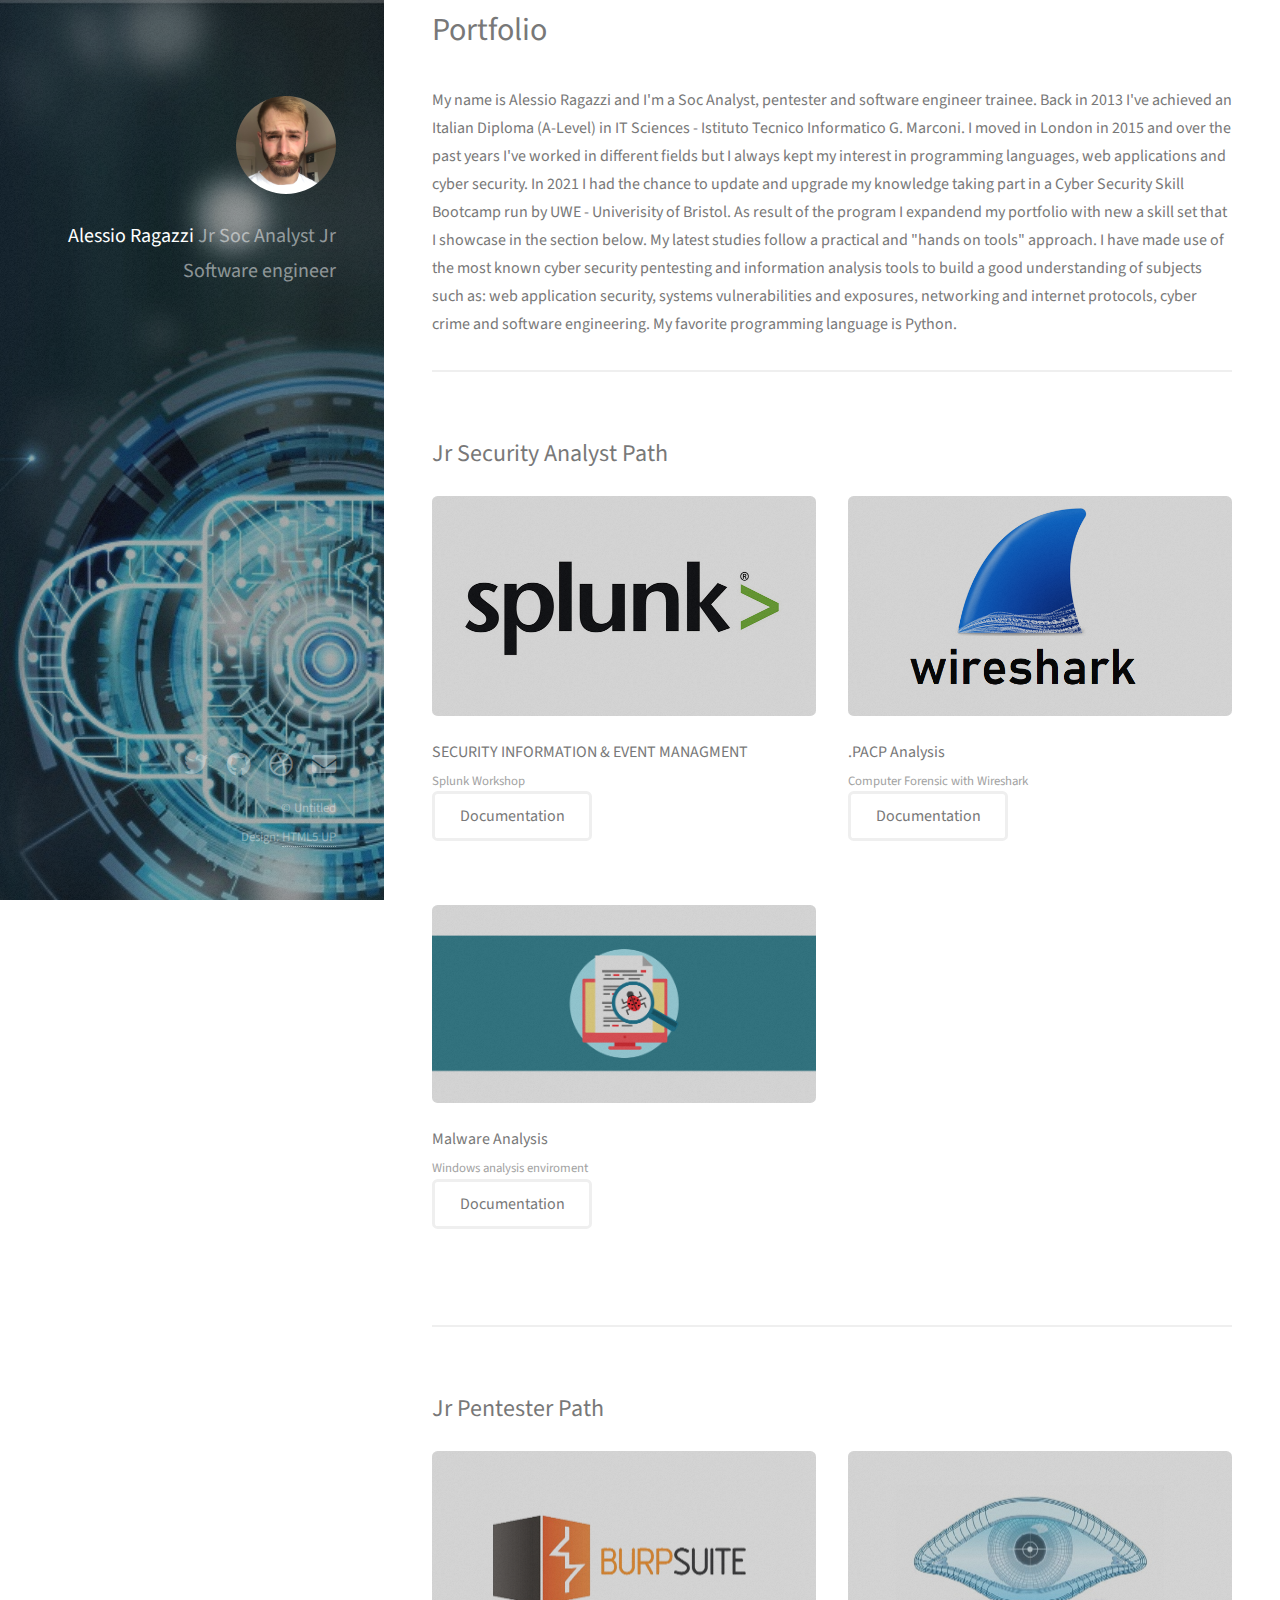
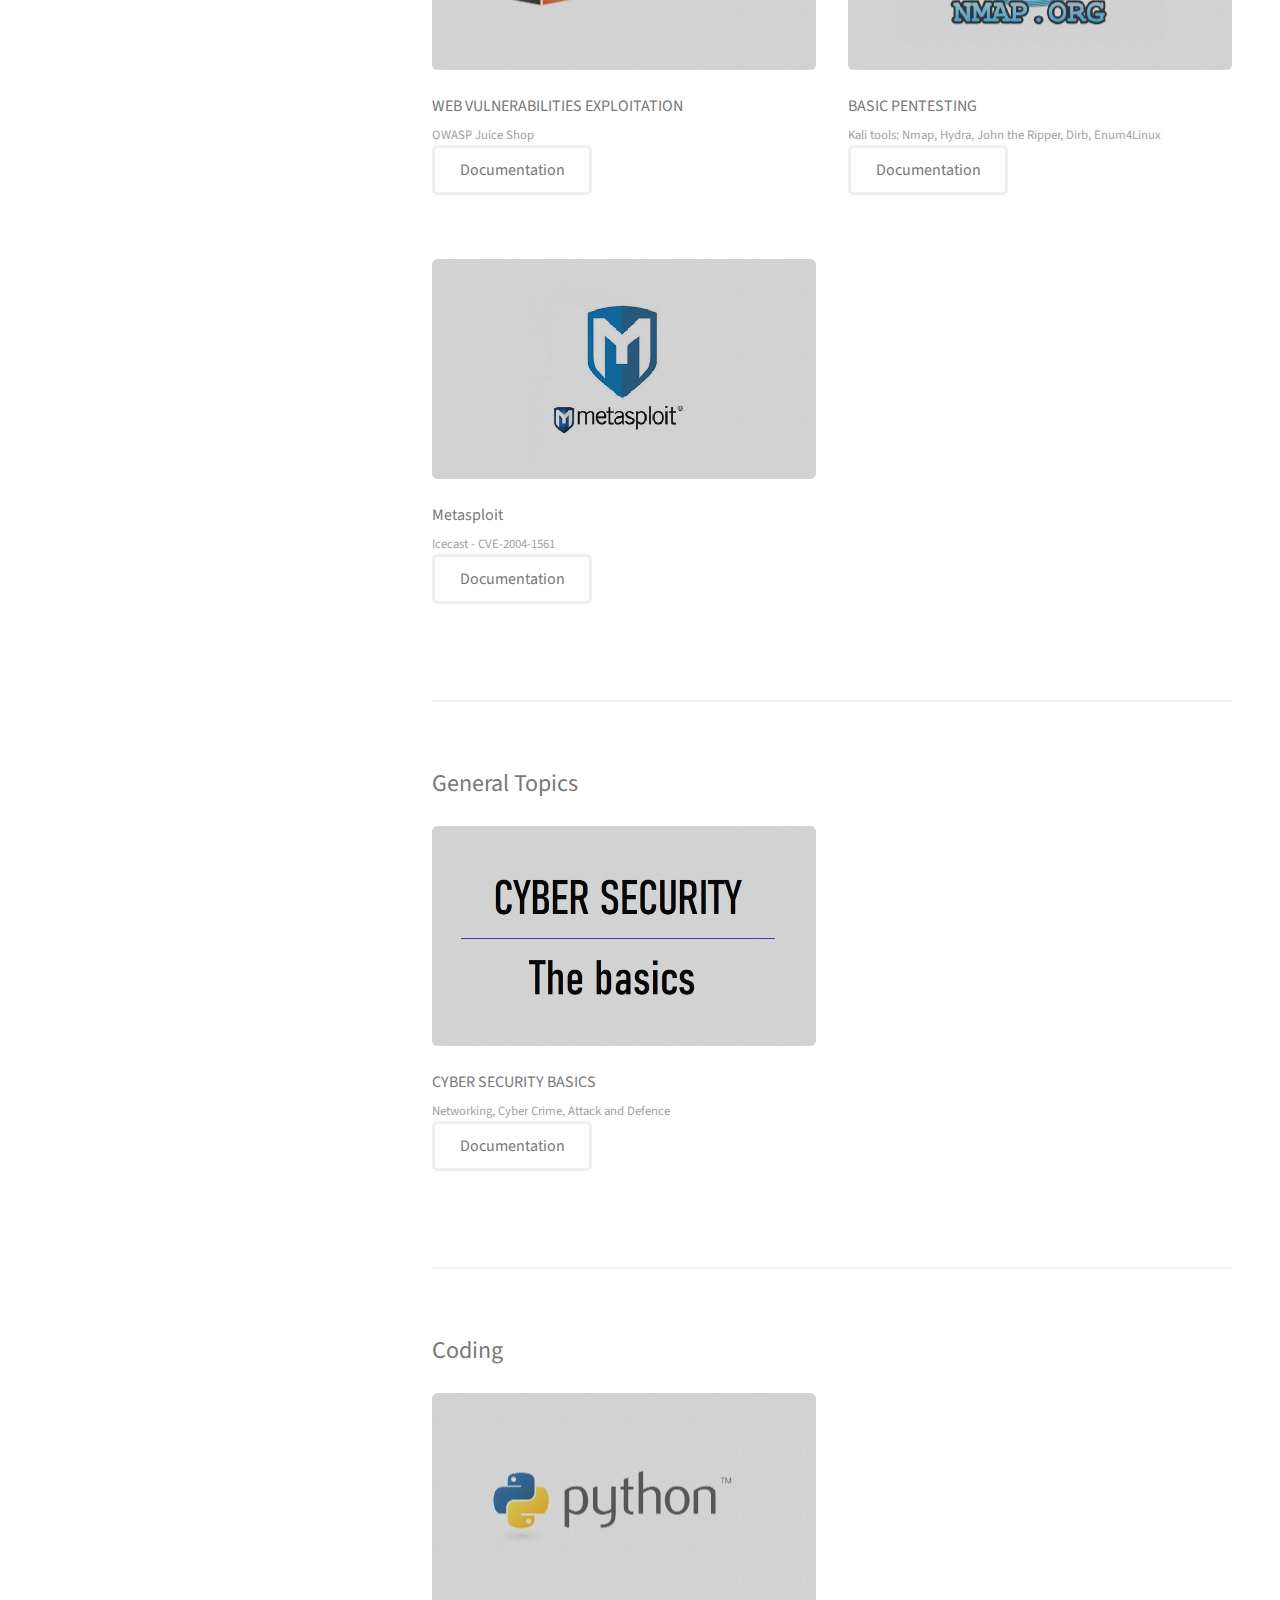
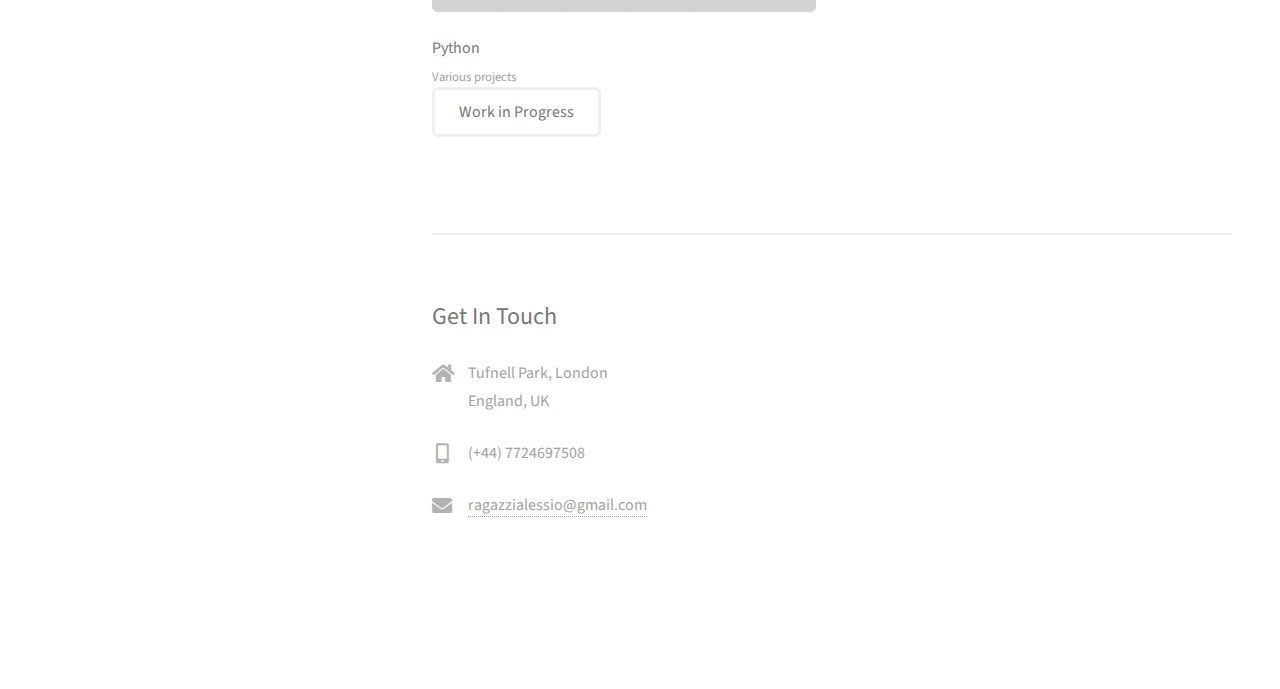
==== commit 9cc2676d: "Wireshark + general modification" ====
--- a/index.html
+++ b/index.html
@@ -18,7 +18,7 @@
 				<div class="inner">
 					<a href="#" class="image avatar"><img src="images/IMG_0004 (2).jpg" alt="" /></a>
 					<h1><strong>Alessio Ragazzi</strong>
-					<br />Soc Analyst <br />Software engineer<br />
+					<br />Jr Soc Analyst <br />Jr Software engineer<br />
 					</a></h1>
 				</div>
 			</header>
@@ -48,27 +48,48 @@
 
 				<!-- Two -->
 					<section id="two">
-						<h2>Recent Work</h2>
+						<h2>Jr Security Analyst Path</h2>
 						<div class="row">
 							
 							<article class="col-6 col-12-xsmall work-item">
 								<a href="images/download.jpg" class="image fit thumb"><img src="images/splunk_1png.png" alt="" /></a>
 								<h3>SECURITY INFORMATION & EVENT MANAGMENT</h3>
 								<p>Splunk Workshop</p>
-								<!--   added    -->
-								<ul class="actions">
-									<li><a href="splunk.html" class="button">Learn More</a></li>  
-								</ul>
-								<!--   added    -->
+								<ul class="actions">
+									<li><a href="splunk.html" class="button">Documentation</a></li>  
+								</ul>
+							</article>
+
+							<article class="col-6 col-12-xsmall work-item">
+								<a href="images/download.jpg" class="image fit thumb"><img src="images/wire.png" alt="" /></a>
+								<h3>.PACP Analysis</h3>
+								<p>Computer Forensic with Wireshark</p>
+								<ul class="actions">
+									<li><a href="wireshark.html" class="button">Documentation</a></li>  
+								</ul>
 							</article>
 							
+							<article class="col-6 col-12-xsmall work-item">
+								<a href="images/fulls/04.jpg" class="image fit thumb"><img src="images/malware.png" alt="" /></a>
+								<h3>Malware Analysis</h3>
+								<p>Windows analysis enviroment</p>
+								<ul class="actions">
+									<li><a href="malware.html" class="button">Documentation</a></li>  
+								</ul>
+							</article>
+						</div>
+					</section>
+
+					<section id="two">
+						<h2>Jr Pentester Path</h2>
+						<div class="row">		
 							
 							<article class="col-6 col-12-xsmall work-item">
 								<a href="images/fulls/02.jpg" class="image fit thumb"><img src="images/burp2.png" alt="" /></a>
 								<h3>WEB VULNERABILITIES EXPLOITATION</h3>
 								<p>OWASP Juice Shop</p>
 								<ul class="actions">
-									<li><a href="burp.html" class="button">Learn More</a></li>  
+									<li><a href="burp.html" class="button">Documentation</a></li>  
 								</ul>
 							</article>
 						
@@ -78,7 +99,7 @@
 								<h3>BASIC PENTESTING</h3>
 								<p>Kali tools: Nmap, Hydra, John the Ripper, Dirb, Enum4Linux</p>
 								<ul class="actions">
-									<li><a href="pentest.html" class="button">Learn More</a></li>  
+									<li><a href="pentest.html" class="button">Documentation</a></li>  
 								</ul>
 							</article>
 							
@@ -88,18 +109,10 @@
 								<h3>Metasploit</h3>
 								<p>Icecast - CVE-2004-1561</p>
 								<ul class="actions">
-									<li><a href="metasploit.html" class="button">Learn More</a></li>  
-								</ul>
-							</article>
-
-							<article class="col-6 col-12-xsmall work-item">
-								<a href="images/fulls/04.jpg" class="image fit thumb"><img src="images/malware.png" alt="" /></a>
-								<h3>Malware Analysis</h3>
-								<p>Windows analysis enviroment</p>
-								<ul class="actions">
-									<li><a href="malware.html" class="button">Learn more</a></li>  
-								</ul>
-							</article>
+									<li><a href="metasploit.html" class="button">Documentation</a></li>  
+								</ul>
+							</article>
+
 						</div>
 					</section>
 					
@@ -111,7 +124,7 @@
 								<h3>CYBER SECURITY BASICS</h3>
 								<p>Networking, Cyber Crime, Attack and Defence</p>
 								<ul class="actions">
-									<li><a href="basic.html" class="button">Learn More</a></li>  
+									<li><a href="basic.html" class="button">Documentation</a></li>  
 								</ul>
 							</article>
 						</div>
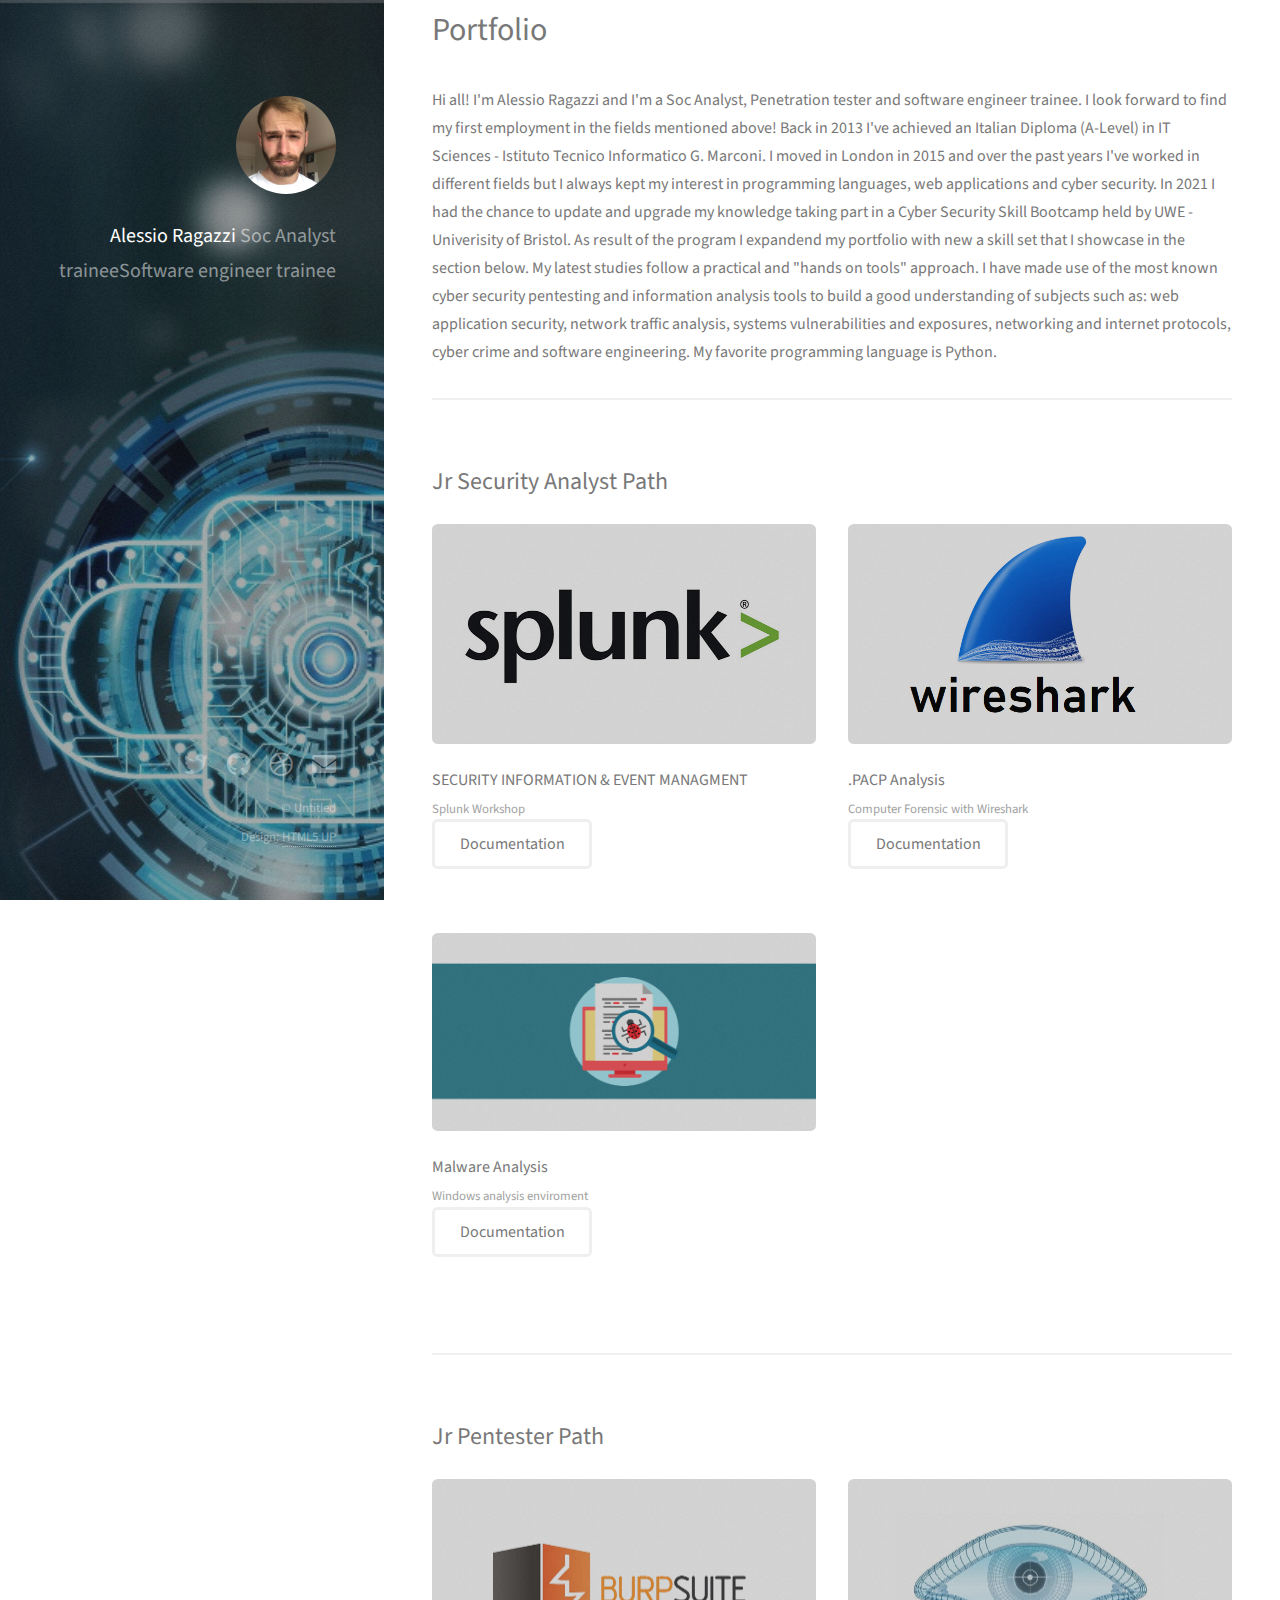
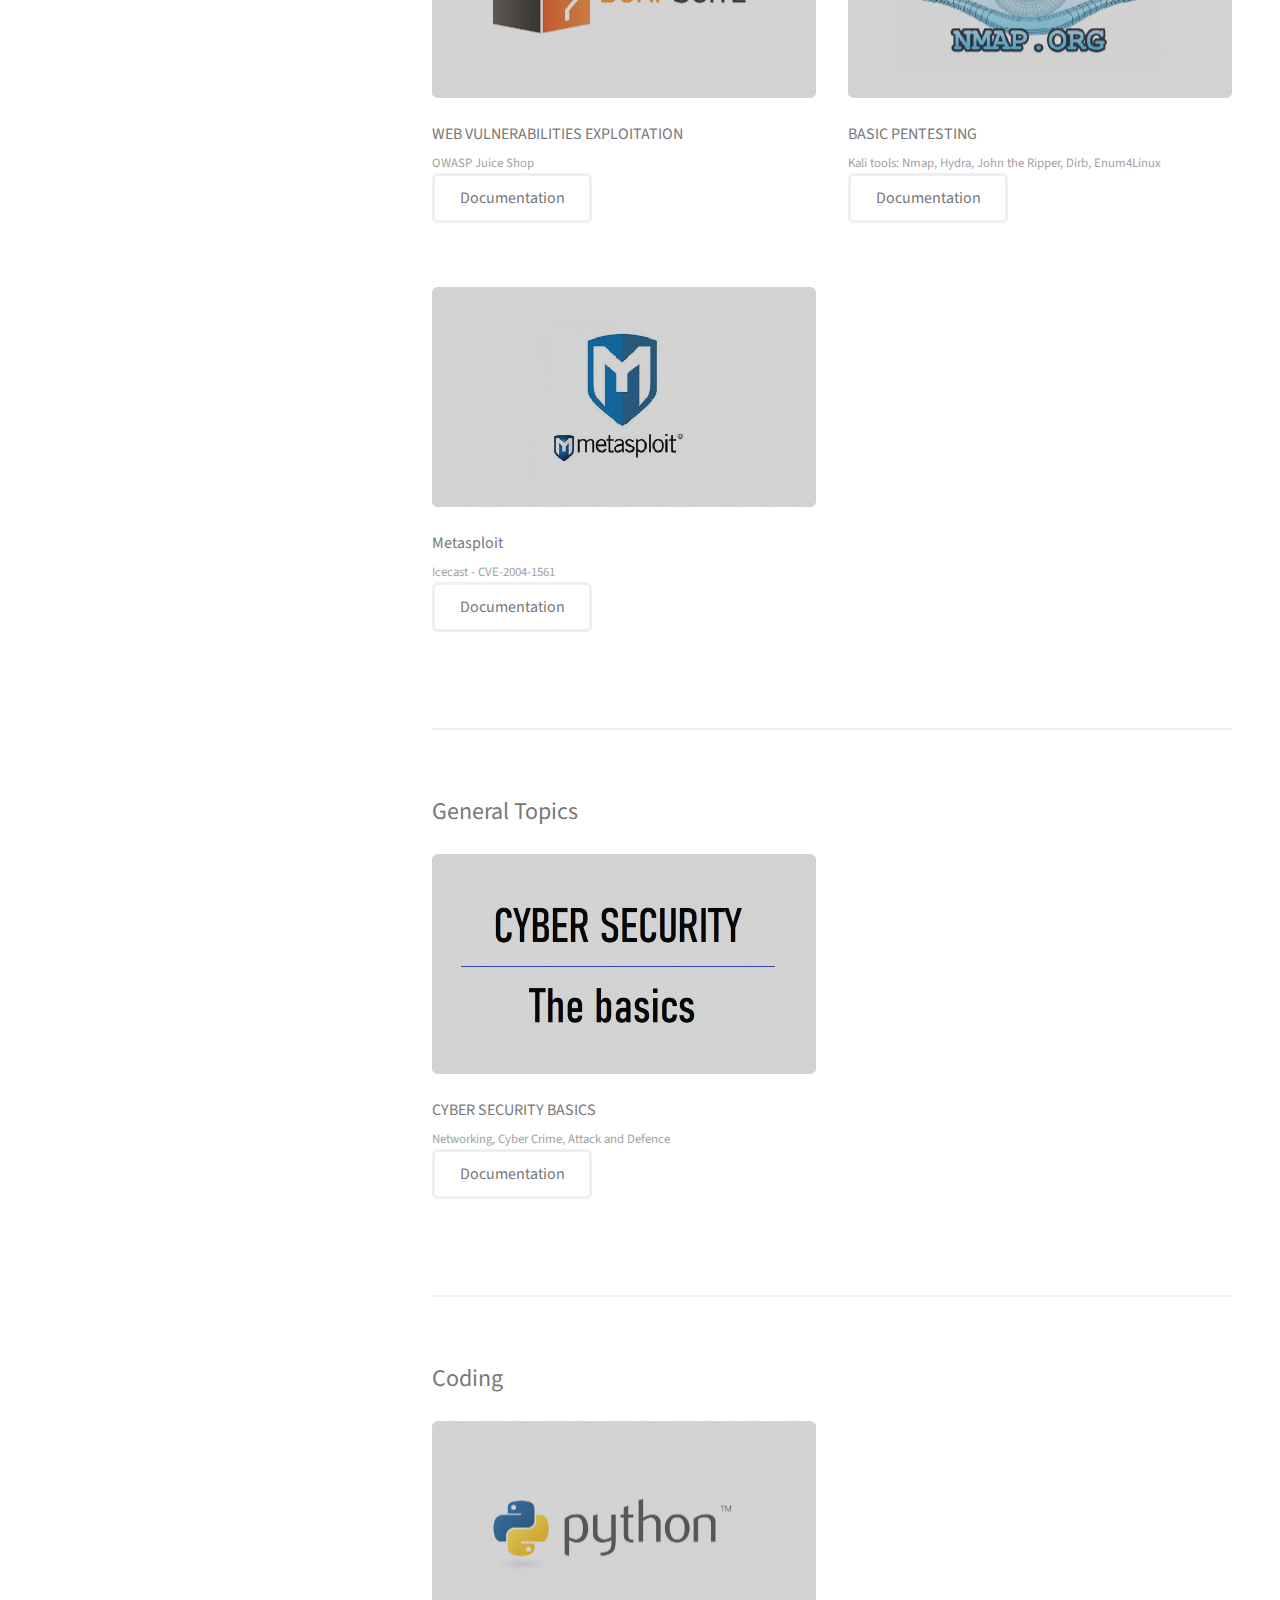
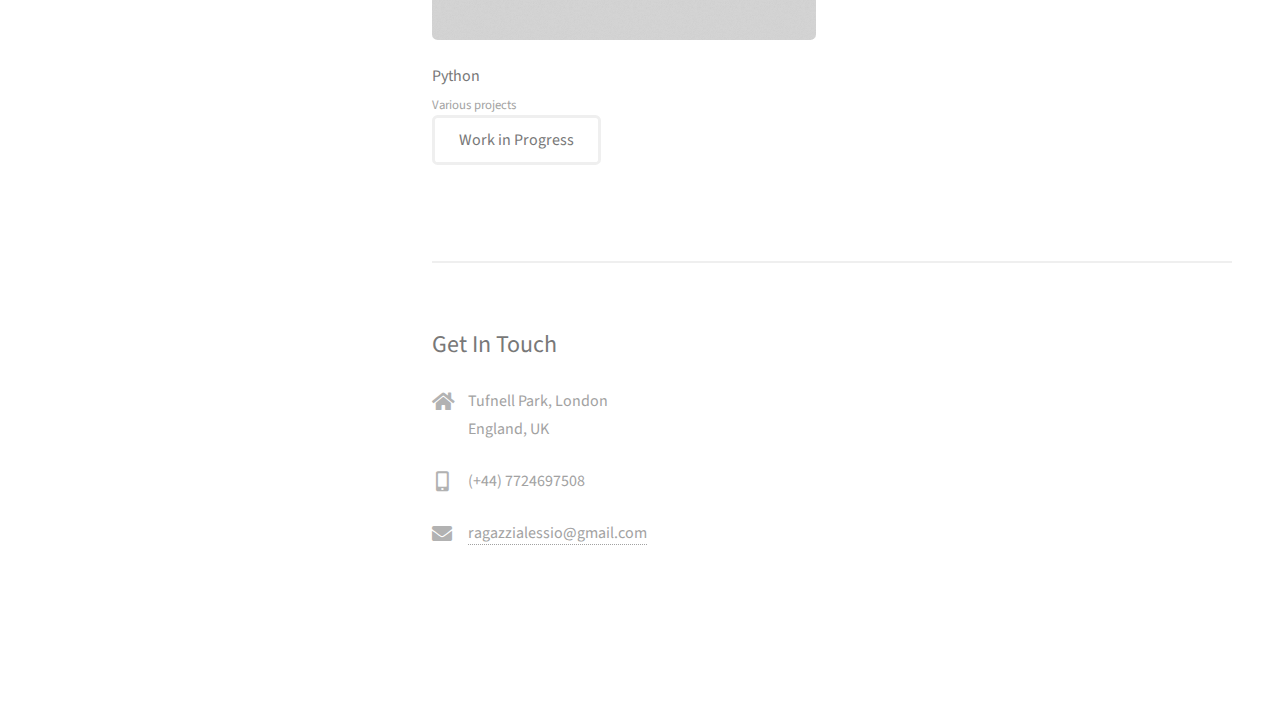
==== commit 9cf795ad: "minor changes" ====
--- a/index.html
+++ b/index.html
@@ -18,7 +18,7 @@
 				<div class="inner">
 					<a href="#" class="image avatar"><img src="images/IMG_0004 (2).jpg" alt="" /></a>
 					<h1><strong>Alessio Ragazzi</strong>
-					<br />Jr Soc Analyst <br />Jr Software engineer<br />
+					<br />Soc Analyst trainee<br />Software engineer trainee<br />
 					</a></h1>
 				</div>
 			</header>
@@ -31,15 +31,15 @@
 						<header class="major">
 							<h2>Portfolio</h2>
 						</header>
-						<p><b>My name is Alessio Ragazzi and I'm a Soc Analyst, pentester and software engineer
-							trainee. Back in 2013 I've achieved an Italian Diploma (A-Level) in IT Sciences - Istituto Tecnico Informatico G. Marconi.
+						<p><b>Hi all! I'm Alessio Ragazzi and I'm a Soc Analyst, Penetration tester and software engineer
+							trainee. I look forward to find my first employment in the fields mentioned above! Back in 2013 I've achieved an Italian Diploma (A-Level) in IT Sciences - Istituto Tecnico Informatico G. Marconi.
 							I moved in London in 2015 and over the past years I've worked in different fields but I always kept my interest 
 							in programming languages, web applications and cyber security. In 2021 I had the chance to update and upgrade 
-							my knowledge taking part in a Cyber Security Skill Bootcamp run by UWE - Univerisity of Bristol. As result 
+							my knowledge taking part in a Cyber Security Skill Bootcamp held by UWE - Univerisity of Bristol. As result 
 							of the program I expandend my portfolio with new a skill set that I showcase in the section below.
 						    My latest studies follow a practical and "hands on tools" approach. I have made use of the most known 
 							cyber security pentesting and information analysis tools to build a good understanding of subjects such as:
-							web application security, systems vulnerabilities and exposures, networking and internet protocols, cyber crime and
+							web application security, network traffic analysis, systems vulnerabilities and exposures, networking and internet protocols, cyber crime and
 							software engineering. My favorite programming language is Python. 
 
 						</b>    
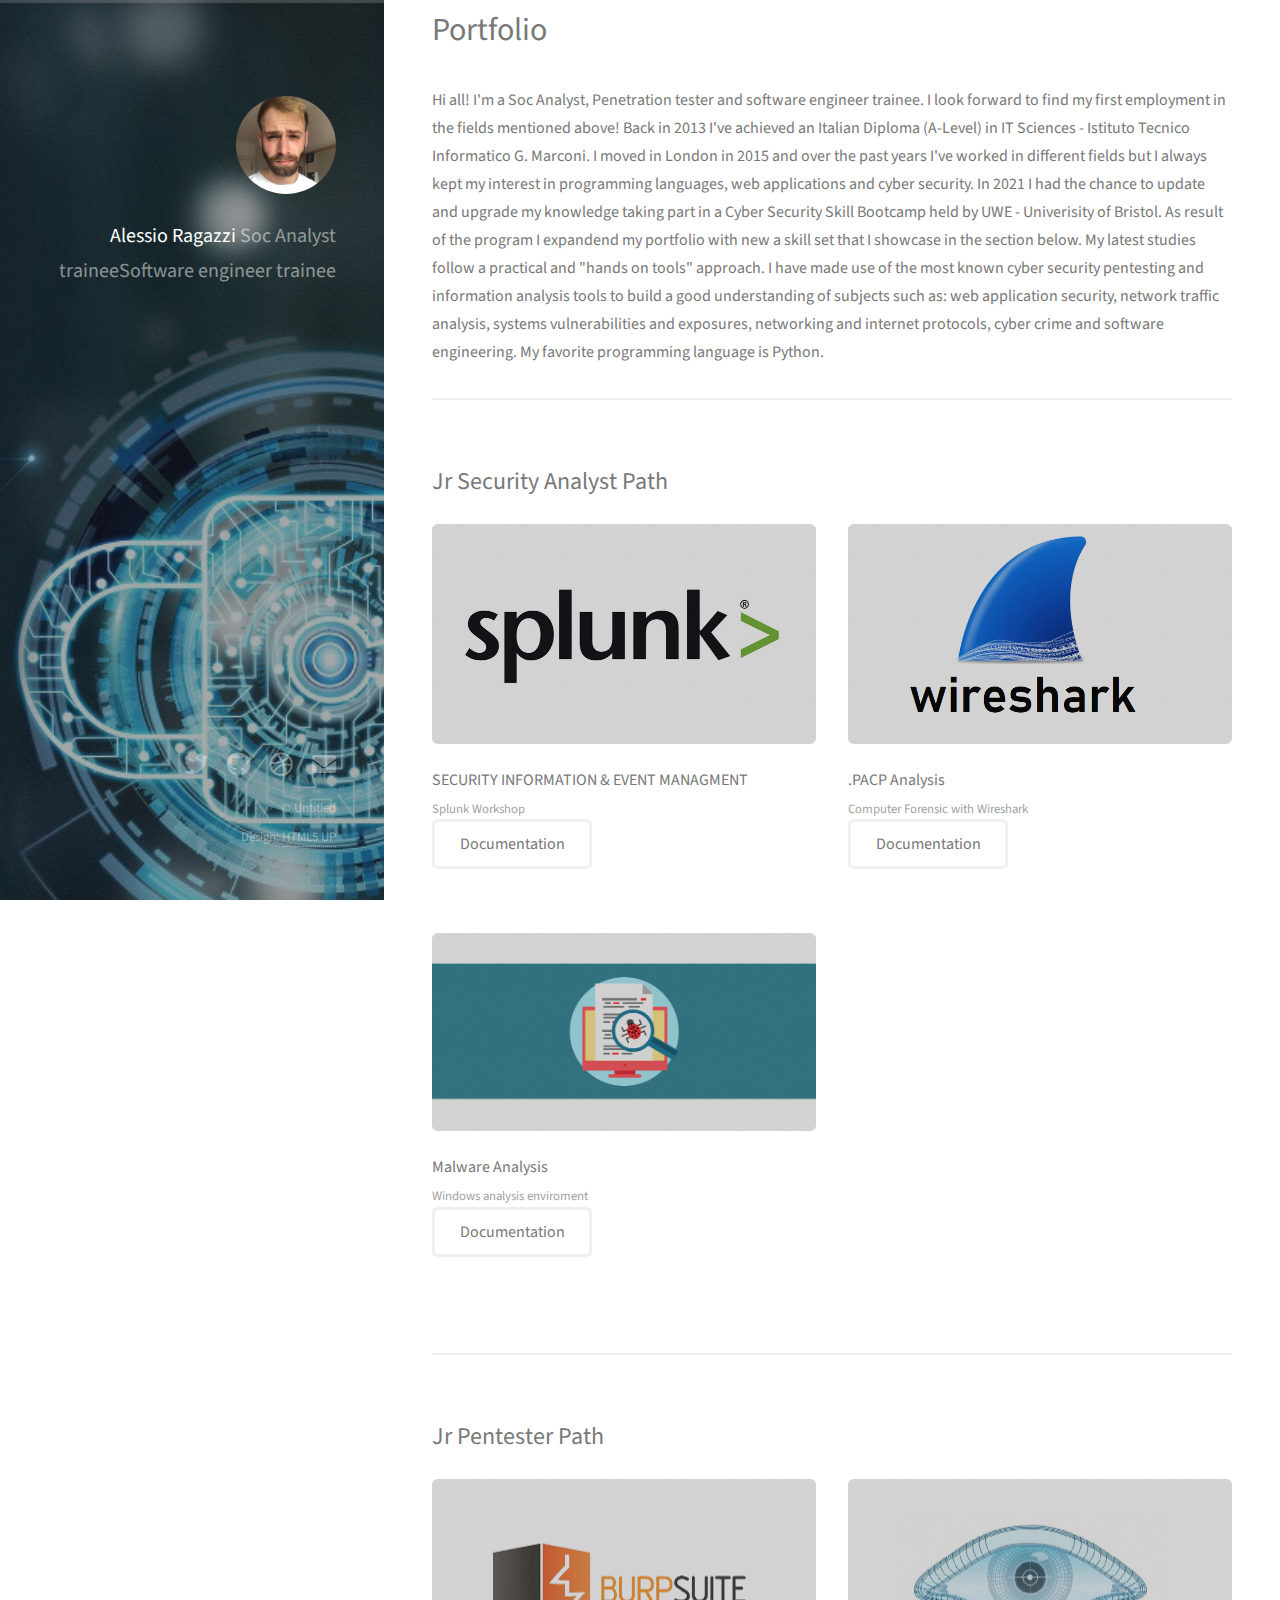
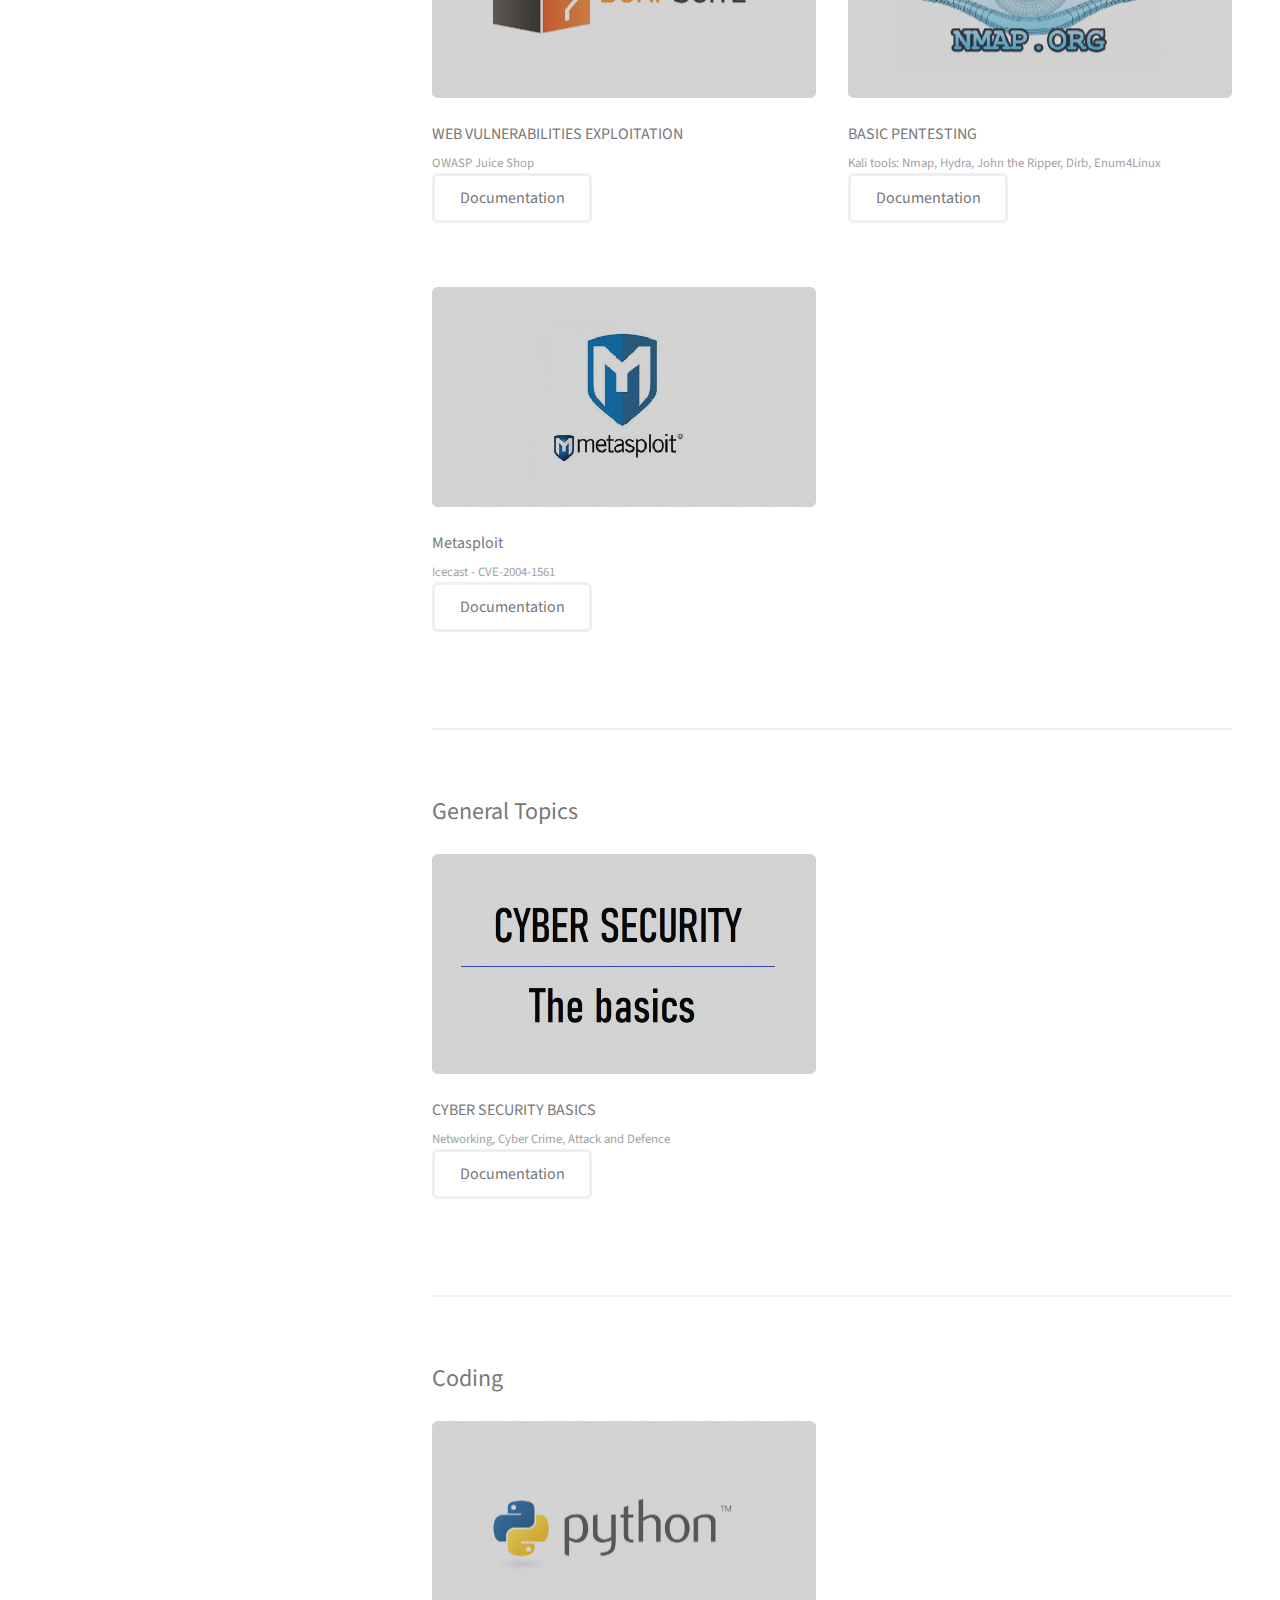
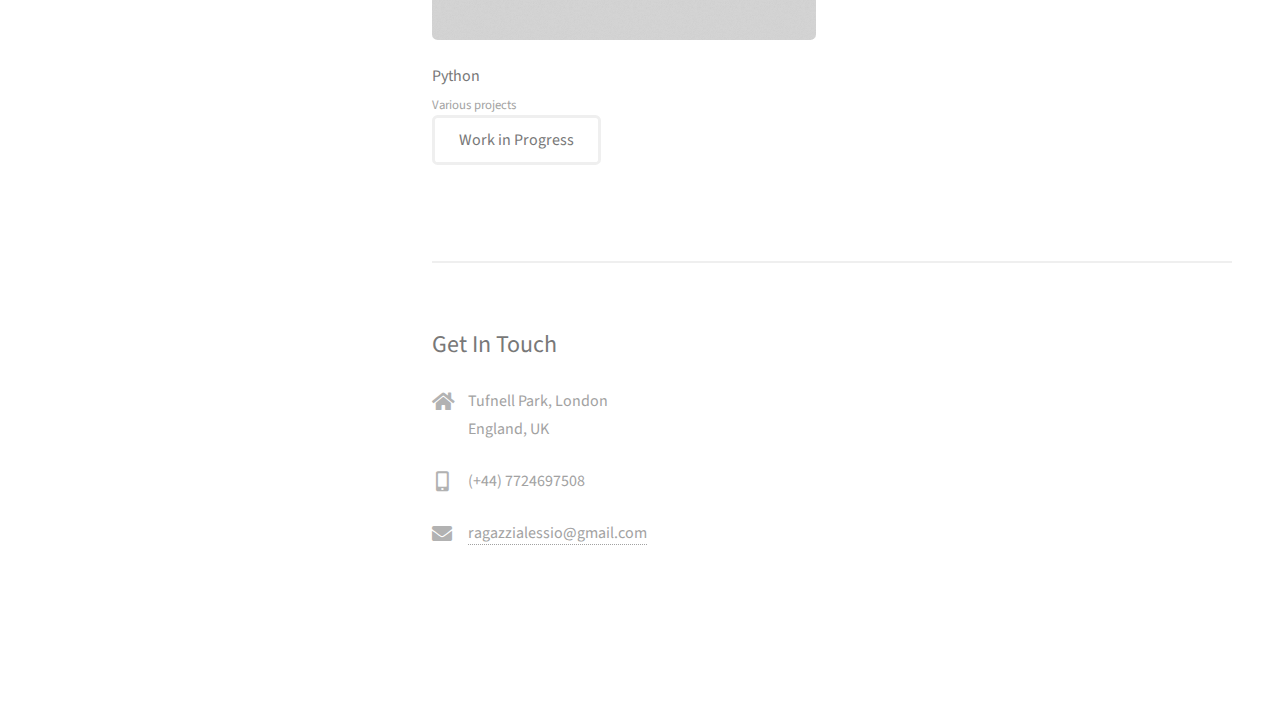
==== commit f840e23d: "minor changes" ====
--- a/index.html
+++ b/index.html
@@ -31,7 +31,7 @@
 						<header class="major">
 							<h2>Portfolio</h2>
 						</header>
-						<p><b>Hi all! I'm Alessio Ragazzi and I'm a Soc Analyst, Penetration tester and software engineer
+						<p><b>Hi all! I'm a Soc Analyst, Penetration tester and software engineer
 							trainee. I look forward to find my first employment in the fields mentioned above! Back in 2013 I've achieved an Italian Diploma (A-Level) in IT Sciences - Istituto Tecnico Informatico G. Marconi.
 							I moved in London in 2015 and over the past years I've worked in different fields but I always kept my interest 
 							in programming languages, web applications and cyber security. In 2021 I had the chance to update and upgrade 
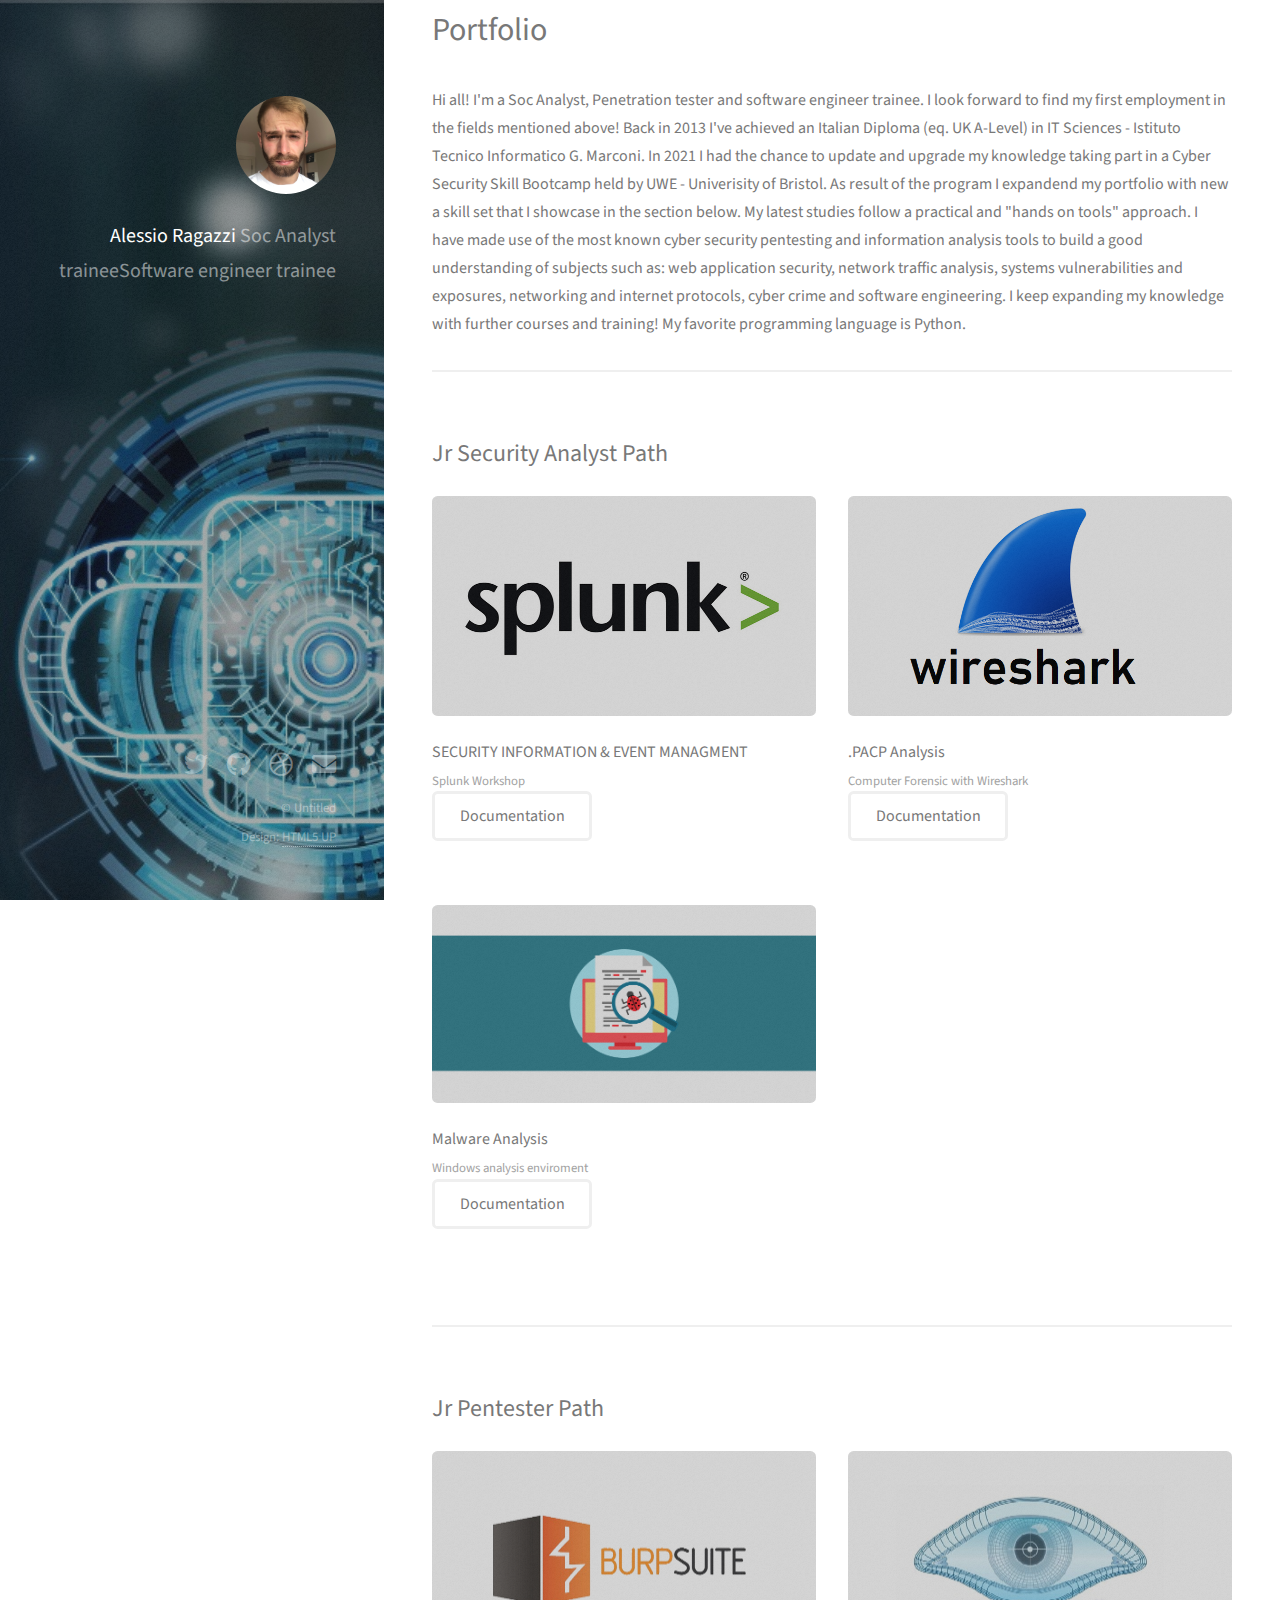
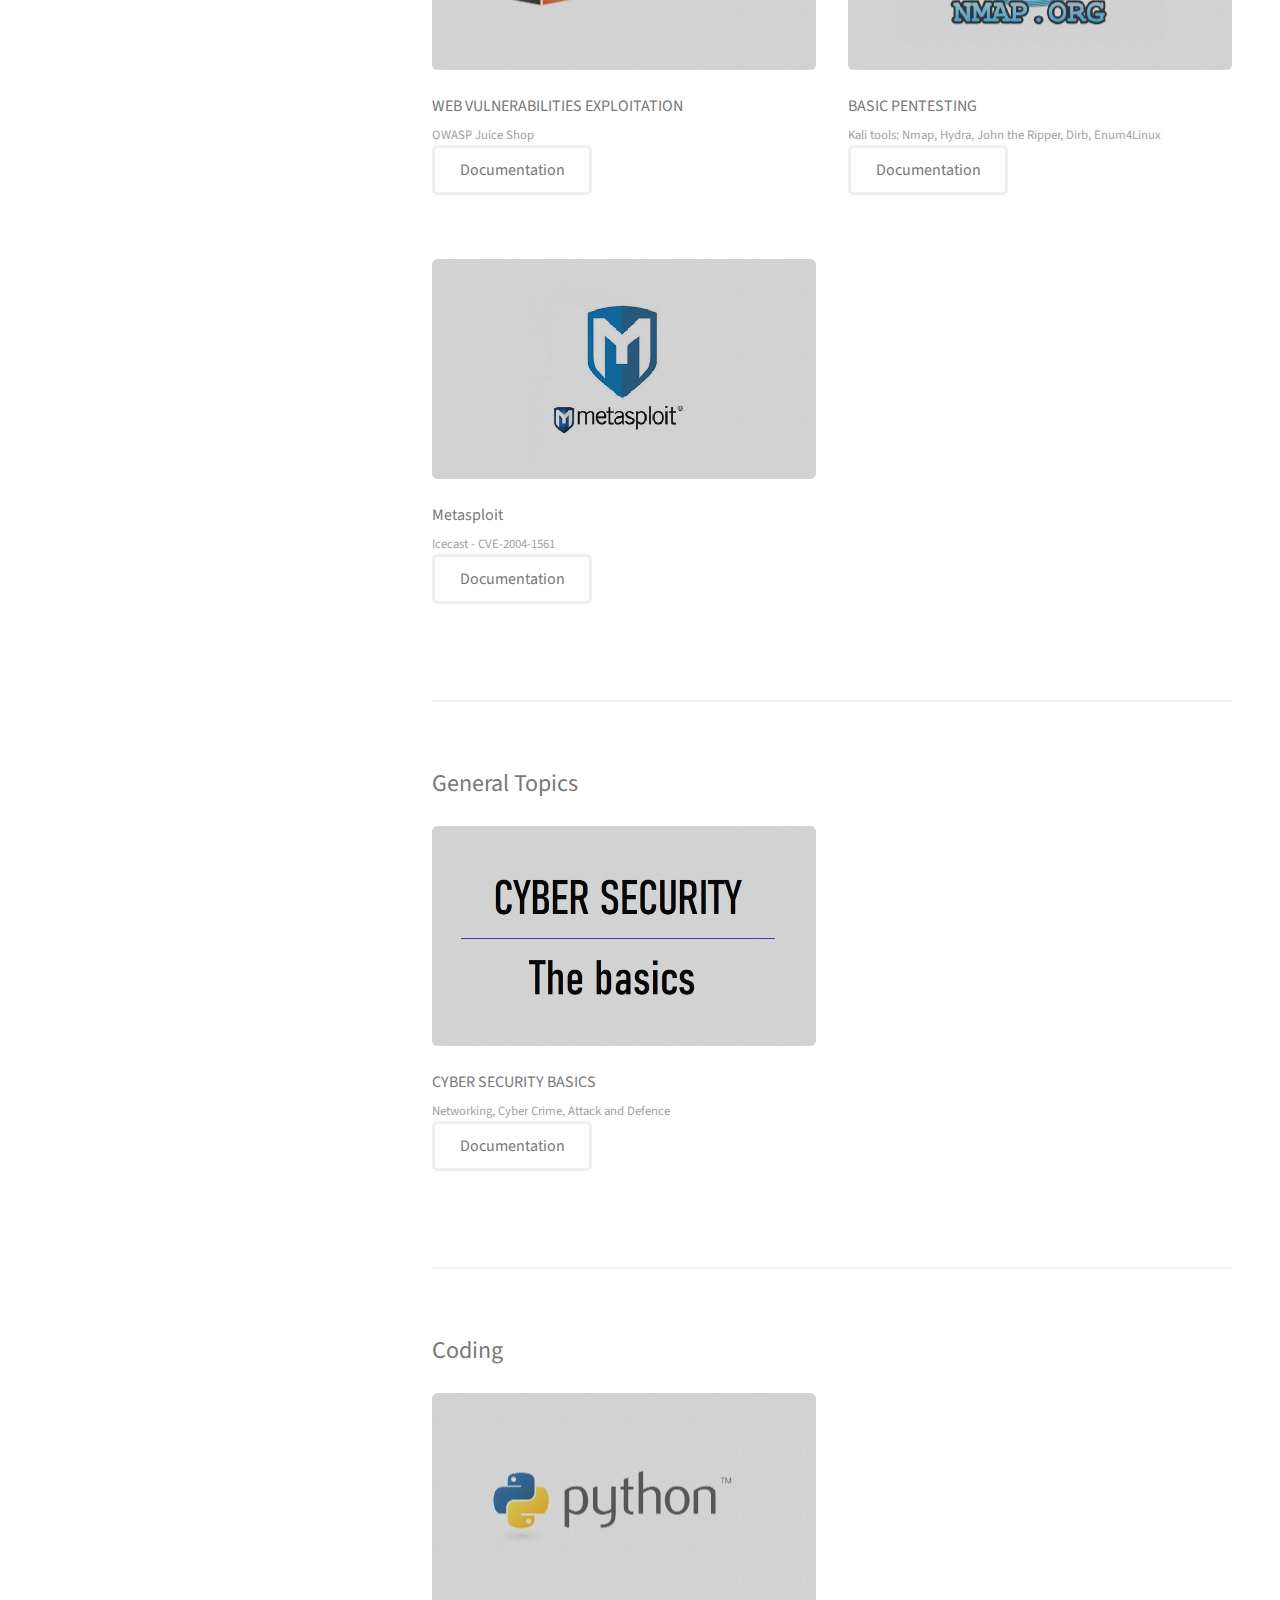
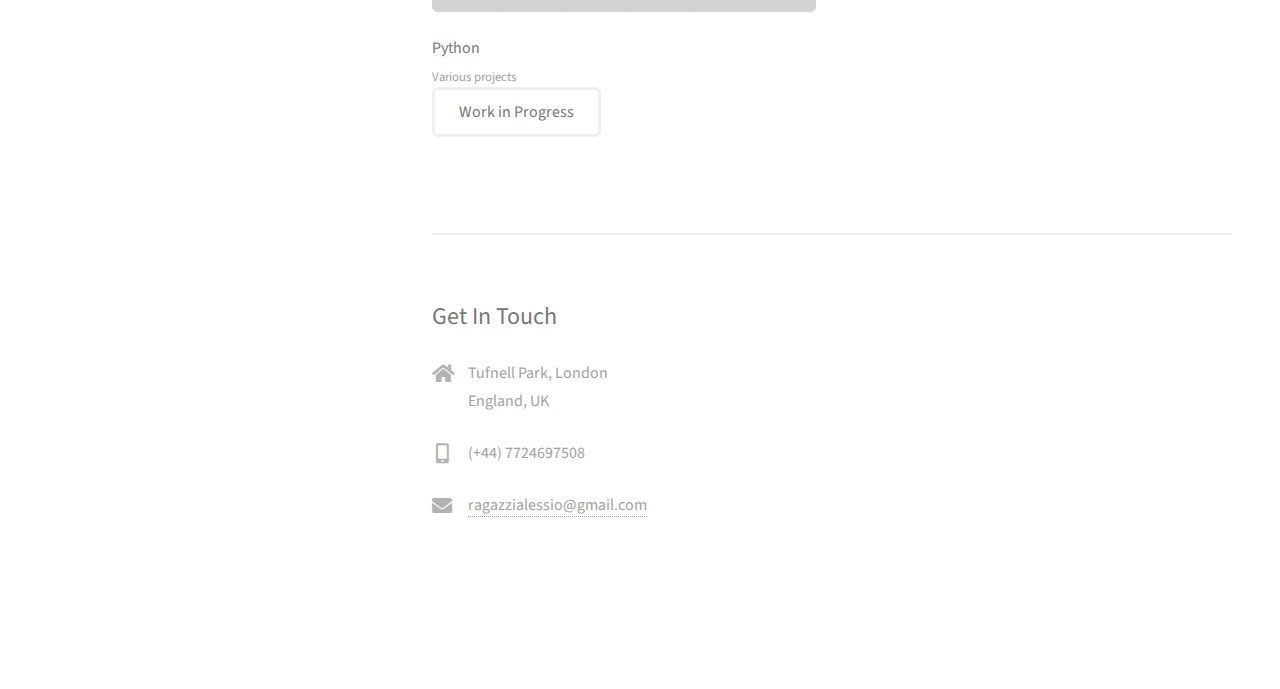
==== commit a5139d54: "minor changes" ====
--- a/index.html
+++ b/index.html
@@ -32,15 +32,14 @@
 							<h2>Portfolio</h2>
 						</header>
 						<p><b>Hi all! I'm a Soc Analyst, Penetration tester and software engineer
-							trainee. I look forward to find my first employment in the fields mentioned above! Back in 2013 I've achieved an Italian Diploma (A-Level) in IT Sciences - Istituto Tecnico Informatico G. Marconi.
-							I moved in London in 2015 and over the past years I've worked in different fields but I always kept my interest 
-							in programming languages, web applications and cyber security. In 2021 I had the chance to update and upgrade 
+							trainee. I look forward to find my first employment in the fields mentioned above! Back in 2013 I've achieved an Italian Diploma (eq. UK A-Level) in IT Sciences - 
+							Istituto Tecnico Informatico G. Marconi. In 2021 I had the chance to update and upgrade 
 							my knowledge taking part in a Cyber Security Skill Bootcamp held by UWE - Univerisity of Bristol. As result 
 							of the program I expandend my portfolio with new a skill set that I showcase in the section below.
 						    My latest studies follow a practical and "hands on tools" approach. I have made use of the most known 
 							cyber security pentesting and information analysis tools to build a good understanding of subjects such as:
 							web application security, network traffic analysis, systems vulnerabilities and exposures, networking and internet protocols, cyber crime and
-							software engineering. My favorite programming language is Python. 
+							software engineering. I keep expanding my knowledge with further courses and training! My favorite programming language is Python. 
 
 						</b>    
 						</p>
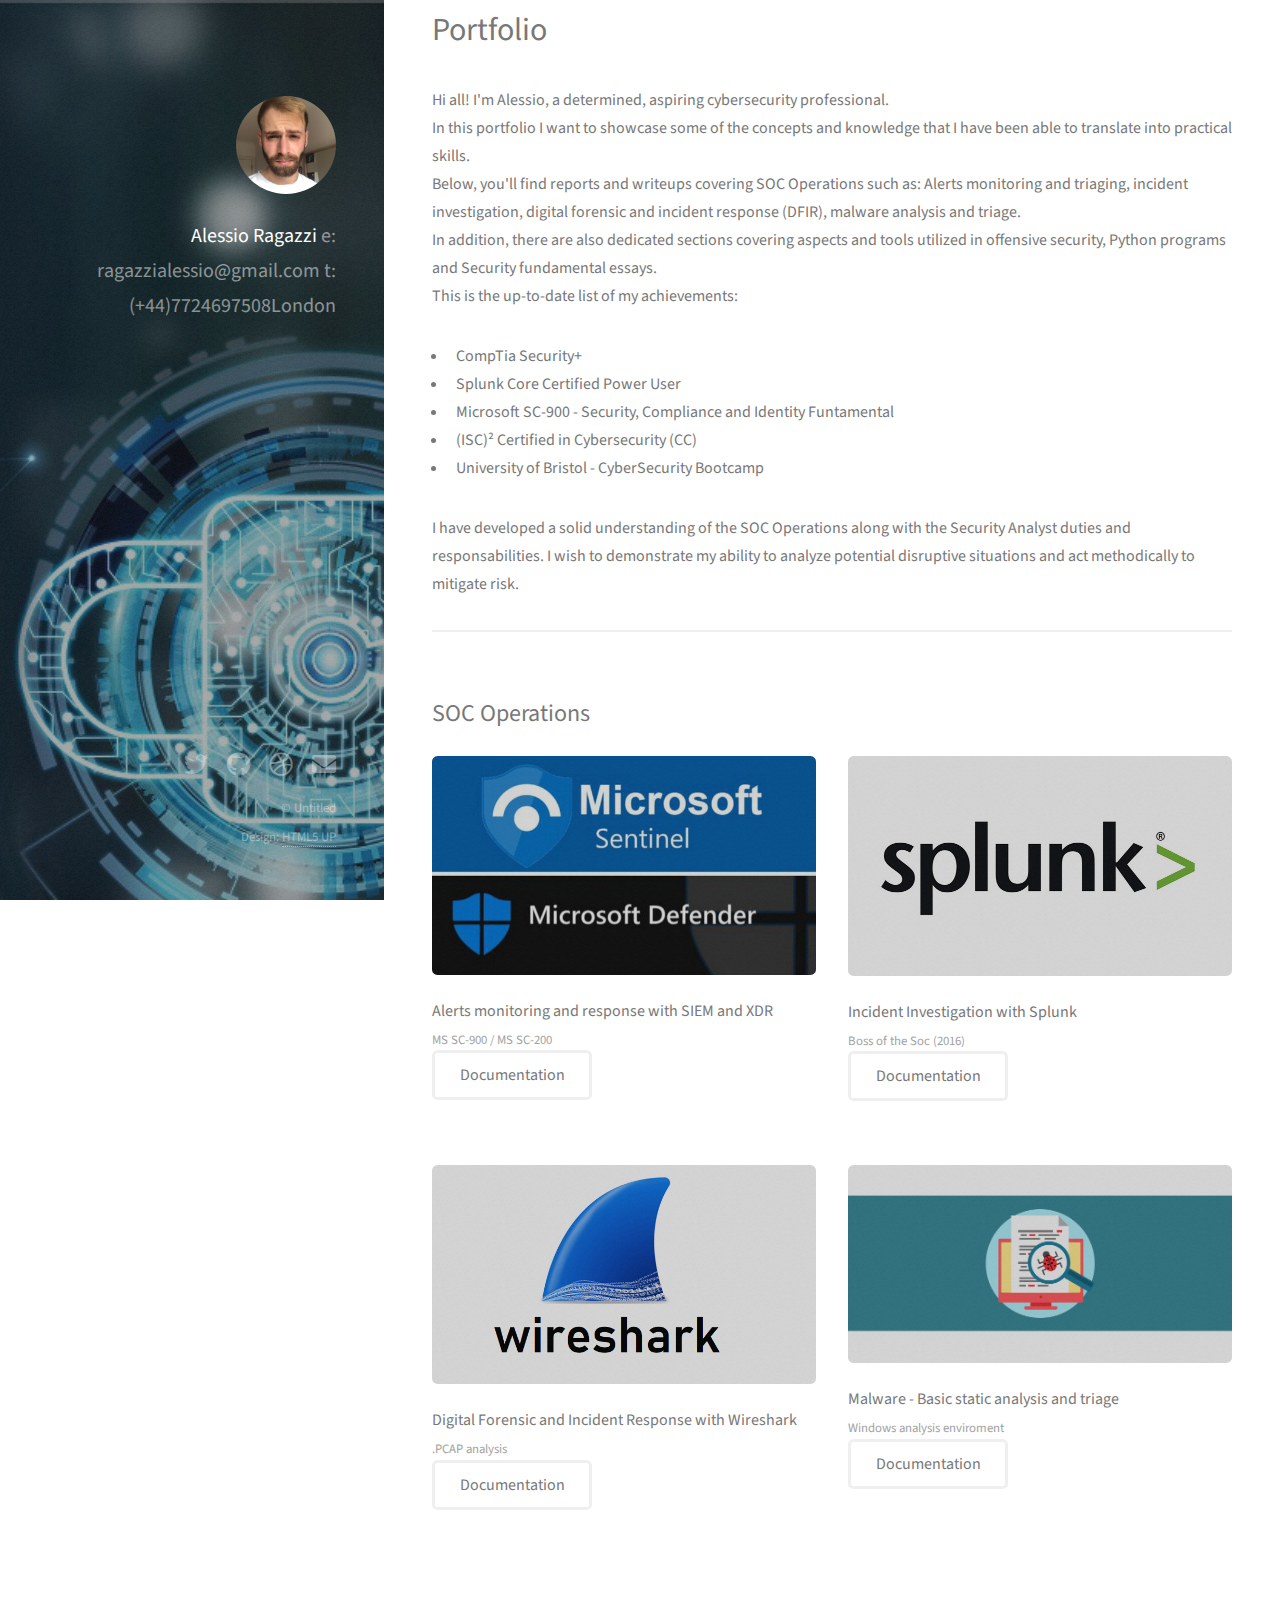
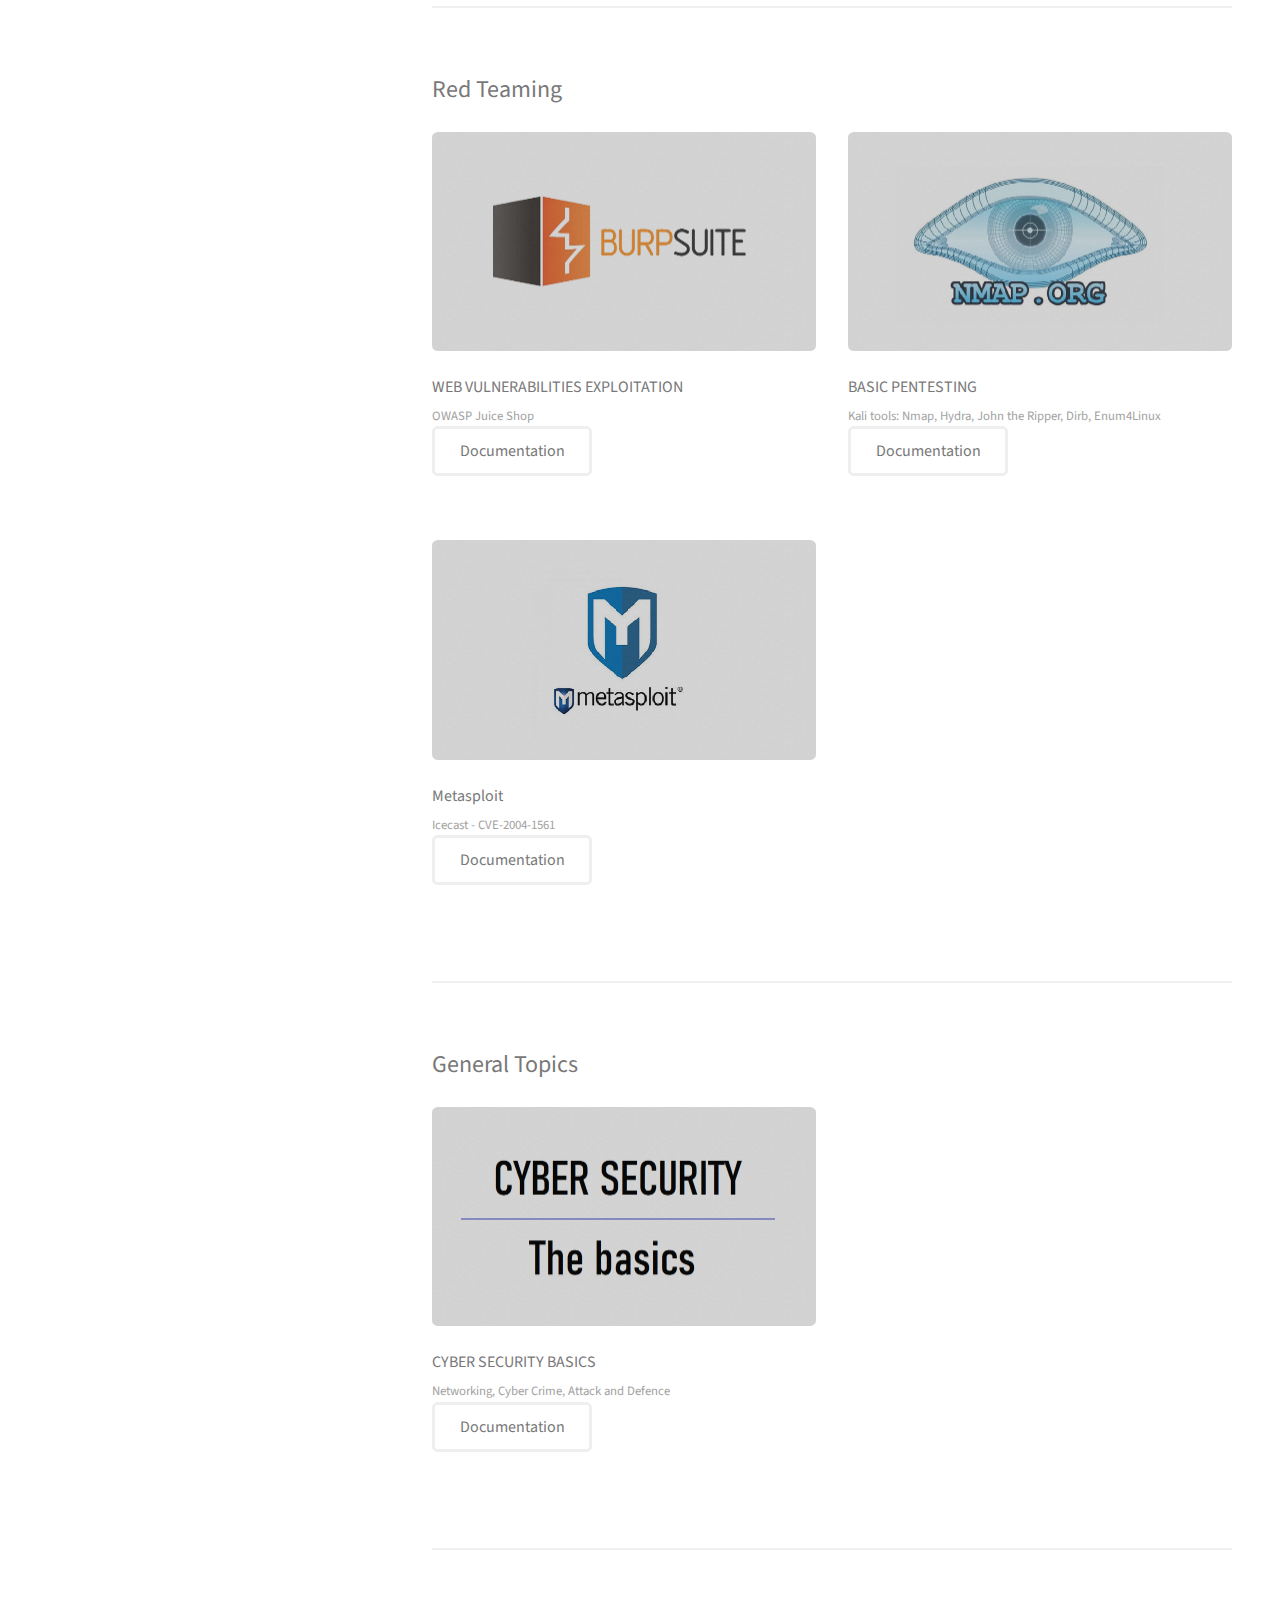
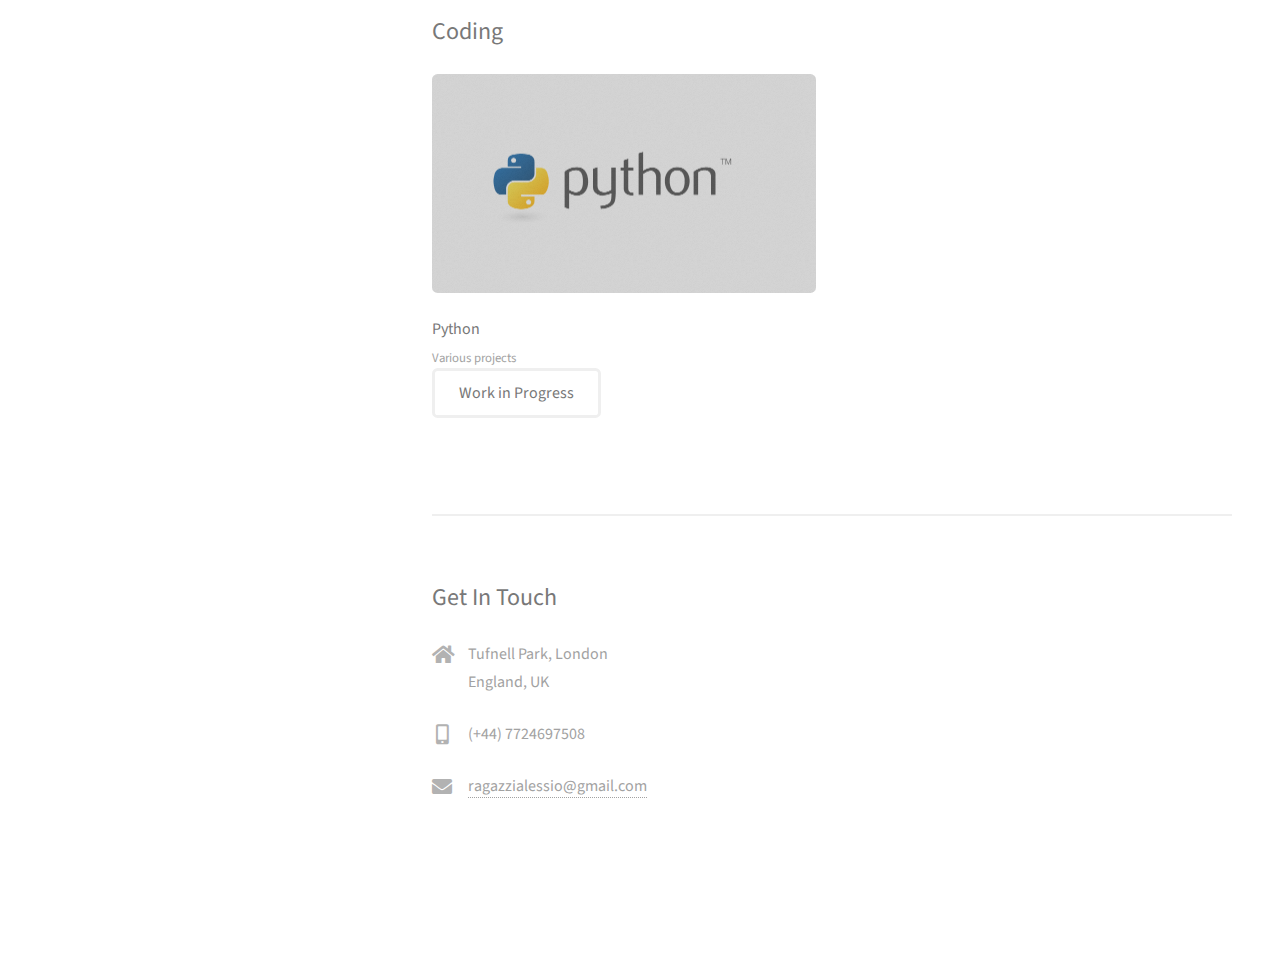
==== commit ae130284: "New Microsoft writeup/walkthrough" ====
--- a/index.html
+++ b/index.html
@@ -18,7 +18,9 @@
 				<div class="inner">
 					<a href="#" class="image avatar"><img src="images/IMG_0004 (2).jpg" alt="" /></a>
 					<h1><strong>Alessio Ragazzi</strong>
-					<br />Soc Analyst trainee<br />Software engineer trainee<br />
+					<br />e: ragazzialessio@gmail.com<br />
+					t: (+44)7724697508<br />London
+					<!--Software engineer trainee<br />-->
 					</a></h1>
 				</div>
 			</header>
@@ -31,15 +33,24 @@
 						<header class="major">
 							<h2>Portfolio</h2>
 						</header>
-						<p><b>Hi all! I'm a Soc Analyst, Penetration tester and software engineer
-							trainee. I look forward to find my first employment in the fields mentioned above! Back in 2013 I've achieved an Italian Diploma (eq. UK A-Level) in IT Sciences - 
-							Istituto Tecnico Informatico G. Marconi. In 2021 I had the chance to update and upgrade 
-							my knowledge taking part in a Cyber Security Skill Bootcamp held by UWE - Univerisity of Bristol. As result 
-							of the program I expandend my portfolio with new a skill set that I showcase in the section below.
-						    My latest studies follow a practical and "hands on tools" approach. I have made use of the most known 
-							cyber security pentesting and information analysis tools to build a good understanding of subjects such as:
-							web application security, network traffic analysis, systems vulnerabilities and exposures, networking and internet protocols, cyber crime and
-							software engineering. I keep expanding my knowledge with further courses and training! My favorite programming language is Python. 
+						<p><b>Hi all! I'm Alessio, a determined, aspiring cybersecurity professional.<br>
+							In this portfolio I want to showcase some of the concepts and knowledge that I have been 
+							able to translate into practical skills.<br>
+							Below, you'll find reports and writeups covering SOC Operations such as: Alerts monitoring 
+							and triaging, incident investigation, digital forensic and incident response (DFIR), malware analysis and triage.<br>
+							In addition, there are also dedicated sections covering aspects and tools utilized in 
+							offensive security, Python programs and Security fundamental essays.<br> 
+							This is the up-to-date list of my achievements:
+							<ul>
+								<li><b>CompTia Security+</b></li>
+								<li><b>Splunk Core Certified Power User</b></li>
+								<li><b>Microsoft SC-900 - Security, Compliance and Identity Funtamental</b></li>
+								<li><b>(ISC)&sup2 Certified in Cybersecurity (CC) </b></li>
+								<li><b>University of Bristol - CyberSecurity Bootcamp </b></li>
+							</ul>
+							I have developed a solid understanding of the SOC Operations along with the Security Analyst 
+							duties and responsabilities. I wish to demonstrate my ability to analyze potential disruptive 
+							situations and act methodically to mitigate risk.  
 
 						</b>    
 						</p>
@@ -47,13 +58,23 @@
 
 				<!-- Two -->
 					<section id="two">
-						<h2>Jr Security Analyst Path</h2>
+						<h2>SOC Operations</h2>
 						<div class="row">
+
+							<article class="col-6 col-12-xsmall work-item">
+								<a href="images/download.jpg" class="image fit thumb"><img src="images/defender1.png" alt="" /></a>
+								<h3>Alerts monitoring and response with SIEM and XDR</h3>
+								<p>MS SC-900 / MS SC-200 </p>
+								<ul class="actions">
+									<li><a href="splunk.html" class="button">Documentation</a></li>  
+								</ul>
+							</article>
+
 							
 							<article class="col-6 col-12-xsmall work-item">
 								<a href="images/download.jpg" class="image fit thumb"><img src="images/splunk_1png.png" alt="" /></a>
-								<h3>SECURITY INFORMATION & EVENT MANAGMENT</h3>
-								<p>Splunk Workshop</p>
+								<h3>Incident Investigation with Splunk</h3>
+								<p>Boss of the Soc (2016)</p>
 								<ul class="actions">
 									<li><a href="splunk.html" class="button">Documentation</a></li>  
 								</ul>
@@ -61,8 +82,8 @@
 
 							<article class="col-6 col-12-xsmall work-item">
 								<a href="images/download.jpg" class="image fit thumb"><img src="images/wire.png" alt="" /></a>
-								<h3>.PACP Analysis</h3>
-								<p>Computer Forensic with Wireshark</p>
+								<h3>Digital Forensic and Incident Response with Wireshark</h3>
+								<p>.PCAP analysis</p>
 								<ul class="actions">
 									<li><a href="wireshark.html" class="button">Documentation</a></li>  
 								</ul>
@@ -70,7 +91,7 @@
 							
 							<article class="col-6 col-12-xsmall work-item">
 								<a href="images/fulls/04.jpg" class="image fit thumb"><img src="images/malware.png" alt="" /></a>
-								<h3>Malware Analysis</h3>
+								<h3>Malware - Basic static analysis and triage</h3>
 								<p>Windows analysis enviroment</p>
 								<ul class="actions">
 									<li><a href="malware.html" class="button">Documentation</a></li>  
@@ -80,7 +101,7 @@
 					</section>
 
 					<section id="two">
-						<h2>Jr Pentester Path</h2>
+						<h2>Red Teaming</h2>
 						<div class="row">		
 							
 							<article class="col-6 col-12-xsmall work-item">
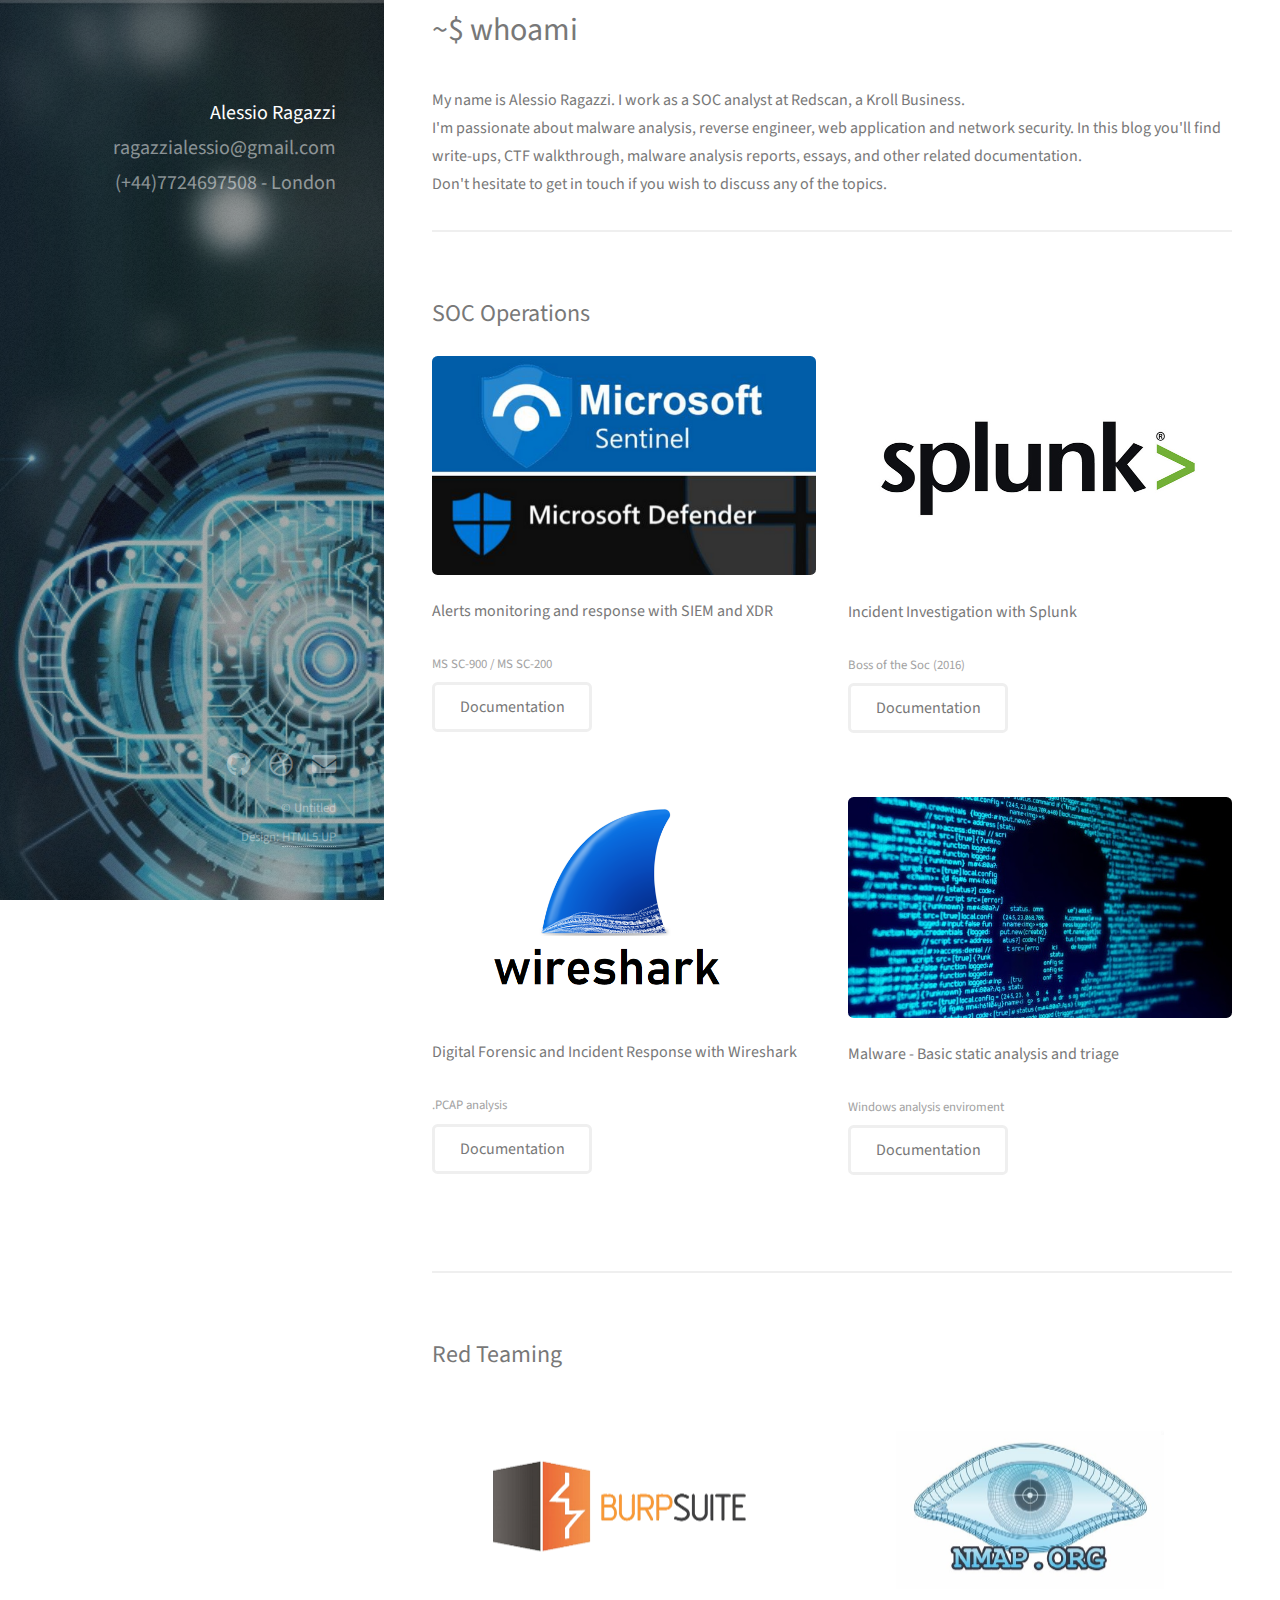
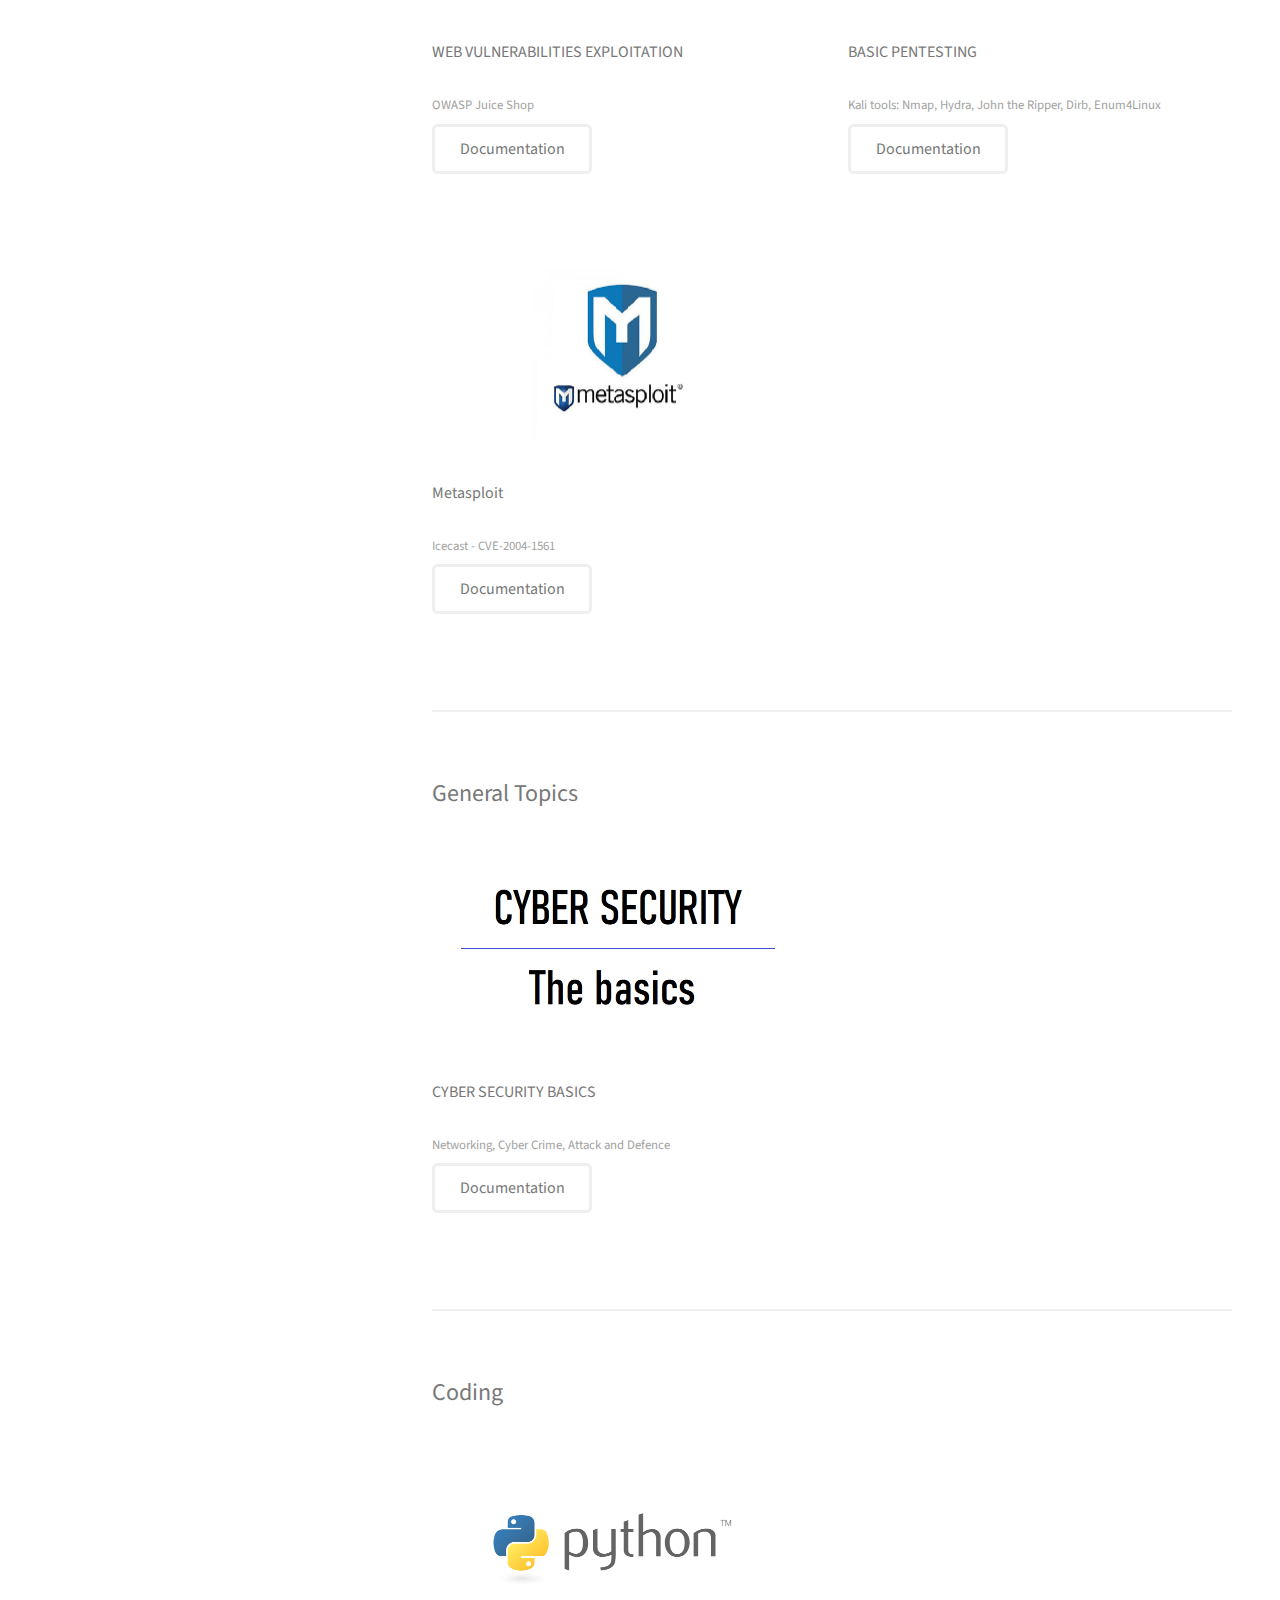
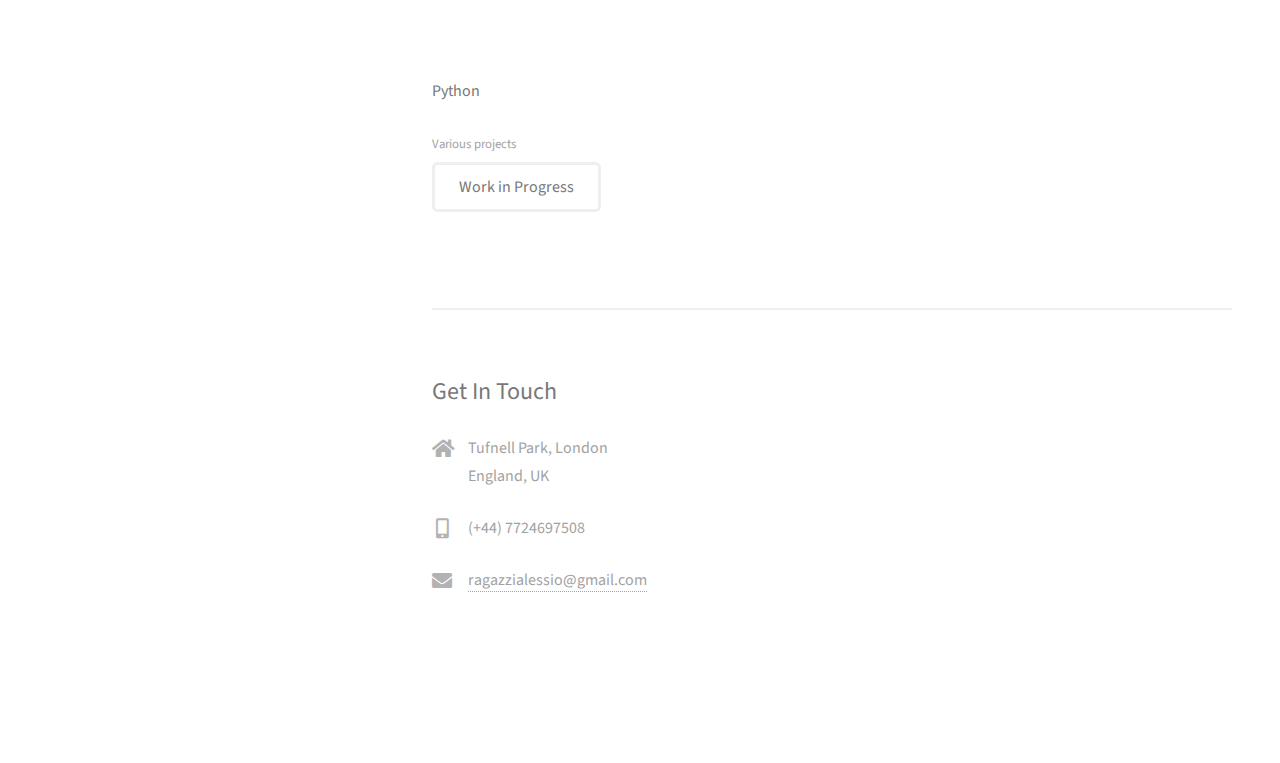
==== commit eac984a6: "Basic visual updates" ====
--- a/index.html
+++ b/index.html
@@ -6,7 +6,7 @@
 -->
 <html>
 	<head>
-		<title>Strata by HTML5 UP</title>
+		<title>Alessio Ragazzi</title>
 		<meta charset="utf-8" />
 		<meta name="viewport" content="width=device-width, initial-scale=1, user-scalable=no" />
 		<link rel="stylesheet" href="assets/css/main.css" />
@@ -16,10 +16,10 @@
 		<!-- Header -->
 			<header id="header">
 				<div class="inner">
-					<a href="#" class="image avatar"><img src="images/IMG_0004 (2).jpg" alt="" /></a>
+				<!--	<a href="#" class="image avatar"><img src="images/IMG_0004 (2).jpg" alt="" /></a> -->
 					<h1><strong>Alessio Ragazzi</strong>
-					<br />e: ragazzialessio@gmail.com<br />
-					t: (+44)7724697508<br />London
+					ragazzialessio@gmail.com
+					(+44)7724697508 - London
 					<!--Software engineer trainee<br />-->
 					</a></h1>
 				</div>
@@ -31,27 +31,12 @@
 				<!-- One -->
 					<section id="one">
 						<header class="major">
-							<h2>Portfolio</h2>
+							<h2>~$ whoami</h2>
 						</header>
-						<p><b>Hi all! I'm Alessio, a determined, aspiring cybersecurity professional.<br>
-							In this portfolio I want to showcase some of the concepts and knowledge that I have been 
-							able to translate into practical skills.<br>
-							Below, you'll find reports and writeups covering SOC Operations such as: Alerts monitoring 
-							and triaging, incident investigation, digital forensic and incident response (DFIR), malware analysis and triage.<br>
-							In addition, there are also dedicated sections covering aspects and tools utilized in 
-							offensive security, Python programs and Security fundamental essays.<br> 
-							This is the up-to-date list of my achievements:
-							<ul>
-								<li><b>CompTia Security+</b></li>
-								<li><b>Splunk Core Certified Power User</b></li>
-								<li><b>Microsoft SC-900 - Security, Compliance and Identity Funtamental</b></li>
-								<li><b>(ISC)&sup2 Certified in Cybersecurity (CC) </b></li>
-								<li><b>University of Bristol - CyberSecurity Bootcamp </b></li>
-							</ul>
-							I have developed a solid understanding of the SOC Operations along with the Security Analyst 
-							duties and responsabilities. I wish to demonstrate my ability to analyze potential disruptive 
-							situations and act methodically to mitigate risk.  
-
+						<p><b>My name is Alessio Ragazzi. I work as a SOC analyst at Redscan, a Kroll Business. <br>I'm passionate about 
+							malware analysis, reverse engineer, web application and network security. In this blog you'll find write-ups, CTF walkthrough,
+							malware analysis reports, essays, and other related documentation.<br>Don't hesitate to get in touch if you wish to discuss 
+							any of the topics. 
 						</b>    
 						</p>
 					</section>
@@ -62,17 +47,17 @@
 						<div class="row">
 
 							<article class="col-6 col-12-xsmall work-item">
-								<a href="images/download.jpg" class="image fit thumb"><img src="images/defender1.png" alt="" /></a>
+								<img class="fit image" src="images/defender1.png" alt="" />
 								<h3>Alerts monitoring and response with SIEM and XDR</h3>
-								<p>MS SC-900 / MS SC-200 </p>
-								<ul class="actions">
-									<li><a href="splunk.html" class="button">Documentation</a></li>  
+								<p>MS SC-900 / MS SC-200</p>
+								<ul class="actions">
+									<li><a href="microsoft_365_defender.html" class="button">Documentation</a></li>  
 								</ul>
 							</article>
 
 							
 							<article class="col-6 col-12-xsmall work-item">
-								<a href="images/download.jpg" class="image fit thumb"><img src="images/splunk_1png.png" alt="" /></a>
+							<img  class="fit image" src="images/splunk_1png.png" alt="" />
 								<h3>Incident Investigation with Splunk</h3>
 								<p>Boss of the Soc (2016)</p>
 								<ul class="actions">
@@ -81,7 +66,7 @@
 							</article>
 
 							<article class="col-6 col-12-xsmall work-item">
-								<a href="images/download.jpg" class="image fit thumb"><img src="images/wire.png" alt="" /></a>
+								<img  class="fit image" src="images/wire.png" alt="" />
 								<h3>Digital Forensic and Incident Response with Wireshark</h3>
 								<p>.PCAP analysis</p>
 								<ul class="actions">
@@ -90,7 +75,7 @@
 							</article>
 							
 							<article class="col-6 col-12-xsmall work-item">
-								<a href="images/fulls/04.jpg" class="image fit thumb"><img src="images/malware.png" alt="" /></a>
+								<img  class="fit image" src="images/malware6jpg.jpg" alt="" />
 								<h3>Malware - Basic static analysis and triage</h3>
 								<p>Windows analysis enviroment</p>
 								<ul class="actions">
@@ -105,7 +90,7 @@
 						<div class="row">		
 							
 							<article class="col-6 col-12-xsmall work-item">
-								<a href="images/fulls/02.jpg" class="image fit thumb"><img src="images/burp2.png" alt="" /></a>
+								<img class="fit image" src="images/burp2.png" alt="" /></a>
 								<h3>WEB VULNERABILITIES EXPLOITATION</h3>
 								<p>OWASP Juice Shop</p>
 								<ul class="actions">
@@ -115,7 +100,7 @@
 						
 						
 							<article class="col-6 col-12-xsmall work-item">
-								<a href="images/fulls/03.jpg" class="image fit thumb"><img src="images/def_nmap.png" alt="" /></a>
+								<img class="fit image" src="images/def_nmap.png" alt="" /></a>
 								<h3>BASIC PENTESTING</h3>
 								<p>Kali tools: Nmap, Hydra, John the Ripper, Dirb, Enum4Linux</p>
 								<ul class="actions">
@@ -125,7 +110,7 @@
 							
 							
 							<article class="col-6 col-12-xsmall work-item">
-								<a href="images/fulls/04.jpg" class="image fit thumb"><img src="images/metasploitdef.png" alt="" /></a>
+								<img class="fit image" src="images/metasploitdef.png" alt="" /></a>
 								<h3>Metasploit</h3>
 								<p>Icecast - CVE-2004-1561</p>
 								<ul class="actions">
@@ -140,7 +125,7 @@
 						<h2>General Topics</h2>
 						<div class="row">
 							<article class="col-6 col-12-xsmall work-item">
-								<a href="images/fulls/05.jpg" class="image fit thumb"><img src="images/CYBER.png" alt="" /></a>
+								<img class="fit image" src="images/CYBER.png" alt="" /></a>
 								<h3>CYBER SECURITY BASICS</h3>
 								<p>Networking, Cyber Crime, Attack and Defence</p>
 								<ul class="actions">
@@ -154,7 +139,7 @@
 						<h2>Coding</h2>
 						<div class="row">
 							<article class="col-6 col-12-xsmall work-item">
-								<a href="images/fulls/05.jpg" class="image fit thumb"><img src="images/python.png" alt="" /></a>
+								<img class="fit image" src="images/python.png" alt="" /></a>
 								<h3>Python</h3>
 								<p>Various projects</p>
 								<ul class="actions">
@@ -525,7 +510,7 @@
 			<footer id="footer">
 				<div class="inner">
 					<ul class="icons">
-						<li><a href="#" class="icon brands fa-twitter"><span class="label">Twitter</span></a></li>
+						
 						<li><a href="#" class="icon brands fa-github"><span class="label">Github</span></a></li>
 						<li><a href="#" class="icon brands fa-dribbble"><span class="label">Dribbble</span></a></li>
 						<li><a href="#" class="icon solid fa-envelope"><span class="label">Email</span></a></li>
@@ -538,7 +523,6 @@
 
 		<!-- Scripts -->
 			<script src="assets/js/jquery.min.js"></script>
-			<script src="assets/js/jquery.poptrox.min.js"></script>
 			<script src="assets/js/browser.min.js"></script>
 			<script src="assets/js/breakpoints.min.js"></script>
 			<script src="assets/js/util.js"></script>
--- a/assets/css/main.css
+++ b/assets/css/main.css
@@ -159,6 +159,7 @@
 	h3 {
 		font-size: 1.25em;
 		line-height: 1.5em;
+		height: 48px;
 	}
 
 	h4 {
@@ -2241,6 +2242,12 @@
 
 /* Actions */
 
+   ul.back {
+
+	justify-content: center;
+	display: flex;
+   }
+
 	ul.actions {
 		display: -moz-flex;
 		display: -webkit-flex;
@@ -2250,6 +2257,7 @@
 		list-style: none;
 		margin-left: -1em;
 		padding-left: 0;
+		margin-top: 0.5em;
 	}
 
 		ul.actions li {
